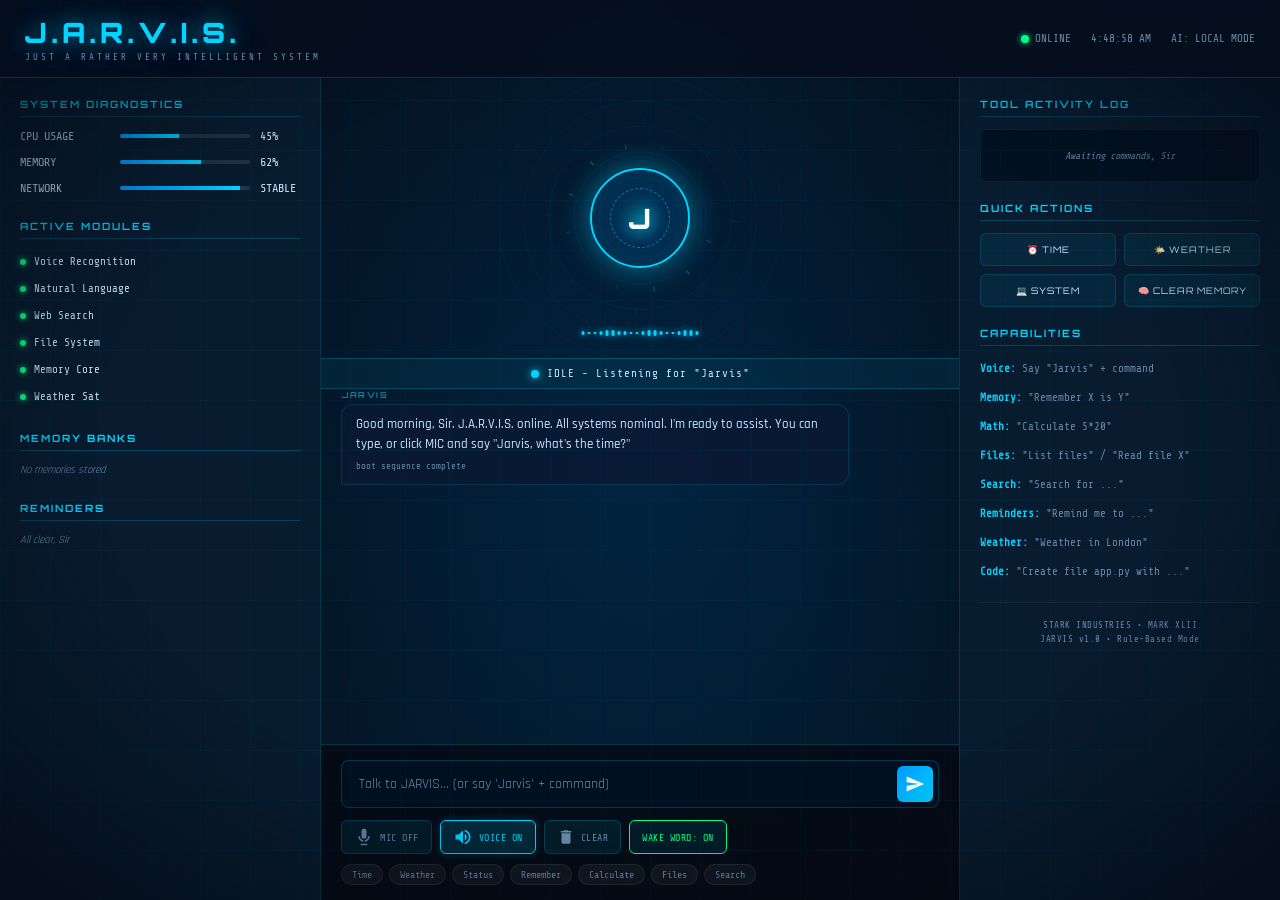
==== frontend/index.html @ 4bb9f068 "feat: build JARVIS - Stark Industries HUD, voice agent, tools, LLM+local modes - FastAPI backend wit" ====
<!DOCTYPE html>
<html lang="en">
<head>
    <meta charset="UTF-8">
    <meta name="viewport" content="width=device-width, initial-scale=1.0">
    <title>J.A.R.V.I.S. - Stark Industries</title>
    <link rel="stylesheet" href="style.css">
    <link href="https://fonts.googleapis.com/css2?family=Orbitron:wght@400;700;900&family=Rajdhani:wght@300;500;700&family=Share+Tech+Mono&display=swap" rel="stylesheet">
</head>
<body>
    <div class="container">
        <!-- Header -->
        <header class="header">
            <div class="logo">
                <span class="logo-glow">J.A.R.V.I.S.</span>
                <span class="subtitle">JUST A RATHER VERY INTELLIGENT SYSTEM</span>
            </div>
            <div class="status-panel">
                <div class="status-item"><span class="dot online"></span> ONLINE</div>
                <div class="status-item" id="time-display">--:--:--</div>
                <div class="status-item" id="llm-status">AI: LOCAL MODE</div>
            </div>
        </header>

        <!-- Main Grid -->
        <div class="main-grid">
            <!-- Left Panel - System -->
            <div class="panel left-panel">
                <h3 class="panel-title">SYSTEM DIAGNOSTICS</h3>
                <div class="diag-item">
                    <span>CPU USAGE</span>
                    <div class="progress-bar"><div class="fill" id="cpu-bar" style="width: 45%"></div></div>
                    <span id="cpu-text">45%</span>
                </div>
                <div class="diag-item">
                    <span>MEMORY</span>
                    <div class="progress-bar"><div class="fill" id="mem-bar" style="width: 62%"></div></div>
                    <span id="mem-text">62%</span>
                </div>
                <div class="diag-item">
                    <span>NETWORK</span>
                    <div class="progress-bar"><div class="fill active" style="width: 92%"></div></div>
                    <span>STABLE</span>
                </div>
                
                <h3 class="panel-title" style="margin-top:25px">ACTIVE MODULES</h3>
                <div class="module-list">
                    <div class="module active"><span class="m-dot"></span> Voice Recognition</div>
                    <div class="module active"><span class="m-dot"></span> Natural Language</div>
                    <div class="module active"><span class="m-dot"></span> Web Search</div>
                    <div class="module active"><span class="m-dot"></span> File System</div>
                    <div class="module active"><span class="m-dot"></span> Memory Core</div>
                    <div class="module active"><span class="m-dot"></span> Weather Sat</div>
                </div>

                <h3 class="panel-title" style="margin-top:25px">MEMORY BANKS</h3>
                <div id="memory-list" class="memory-list">
                    <div class="empty">No memories stored</div>
                </div>

                <h3 class="panel-title" style="margin-top:25px">REMINDERS</h3>
                <div id="reminder-list" class="memory-list">
                    <div class="empty">All clear, Sir</div>
                </div>
            </div>

            <!-- Center - JARVIS Core -->
            <div class="center-panel">
                <div class="jarvis-core">
                    <canvas id="core-canvas"></canvas>
                    <div class="core-center">
                        <div class="pulse-ring r1"></div>
                        <div class="pulse-ring r2"></div>
                        <div class="pulse-ring r3"></div>
                        <div class="core-circle">
                            <div class="inner-circle"></div>
                            <div class="core-text">J</div>
                        </div>
                    </div>
                    <div class="voice-visualizer" id="visualizer">
                        <!-- bars generated by JS -->
                    </div>
                </div>

                <div class="state-indicator" id="state-indicator">
                    <span class="state-dot" id="state-dot"></span>
                    <span id="state-text">IDLE - Listening for "Jarvis"</span>
                </div>

                <div class="chat-container" id="chat-container">
                    <!-- messages -->
                </div>

                <div class="input-area">
                    <div class="input-wrapper">
                        <input type="text" id="user-input" placeholder="Talk to JARVIS... (or say 'Jarvis' + command)" autocomplete="off">
                        <button id="send-btn" class="send-btn">
                            <svg viewBox="0 0 24 24" width="20" height="20"><path fill="currentColor" d="M2 21l21-9L2 3v7l15 2-15 2v7z"/></svg>
                        </button>
                    </div>
                    <div class="controls">
                        <button id="mic-btn" class="control-btn" title="Voice Input">
                            <svg viewBox="0 0 24 24" width="20" height="20"><path fill="currentColor" d="M12 14a3 3 0 003-3V5a3 3 0 00-6 0v6a3 3 0 003 3zm5-3a5 5 0 01-10 0H5a7 7 0 0014 0h-2zm-5 7a1 1 0 01-1-1v-1h2v1a1 1 0 01-1 1zm-4 2h8v2H8v-2z"/></svg>
                            <span>MIC OFF</span>
                        </button>
                        <button id="voice-btn" class="control-btn active" title="Voice Output">
                            <svg viewBox="0 0 24 24" width="20" height="20"><path fill="currentColor" d="M3 9v6h4l5 5V4L7 9H3zm13.5 3c0-1.77-1.02-3.29-2.5-4.03v8.05c1.48-.73 2.5-2.25 2.5-4.02zM14 3.23v2.06c2.89.86 5 3.54 5 6.71s-2.11 5.85-5 6.71v2.06c4.01-.91 7-4.49 7-8.77s-2.99-7.86-7-8.77z"/></svg>
                            <span>VOICE ON</span>
                        </button>
                        <button id="clear-btn" class="control-btn" title="Clear Chat">
                            <svg viewBox="0 0 24 24" width="18" height="18"><path fill="currentColor" d="M6 19c0 1.1.9 2 2 2h8c1.1 0 2-.9 2-2V7H6v12zM19 4h-3.5l-1-1h-5l-1 1H5v2h14V4z"/></svg>
                            <span>CLEAR</span>
                        </button>
                        <button id="wake-btn" class="control-btn wake" title="Wake Word Mode">
                            <span>WAKE WORD: ON</span>
                        </button>
                    </div>
                    <div class="suggestions" id="suggestions">
                        <span class="sug" data-cmd="What's the time?">Time</span>
                        <span class="sug" data-cmd="What's the weather?">Weather</span>
                        <span class="sug" data-cmd="System status report">Status</span>
                        <span class="sug" data-cmd="Remember my favorite color is blue">Remember</span>
                        <span class="sug" data-cmd="Calculate 245 * 18">Calculate</span>
                        <span class="sug" data-cmd="List files">Files</span>
                        <span class="sug" data-cmd="Search for latest AI news">Search</span>
                    </div>
                </div>
            </div>

            <!-- Right Panel - Tools & Logs -->
            <div class="panel right-panel">
                <h3 class="panel-title">TOOL ACTIVITY LOG</h3>
                <div id="tool-log" class="tool-log">
                    <div class="log-empty">Awaiting commands, Sir</div>
                </div>

                <h3 class="panel-title" style="margin-top:20px">QUICK ACTIONS</h3>
                <div class="quick-grid">
                    <button class="q-btn" data-action="time">⏰ TIME</button>
                    <button class="q-btn" data-action="weather">🌤️ WEATHER</button>
                    <button class="q-btn" data-action="system">💻 SYSTEM</button>
                    <button class="q-btn" data-action="clear-memory">🧠 CLEAR MEMORY</button>
                </div>

                <h3 class="panel-title" style="margin-top:20px">CAPABILITIES</h3>
                <div class="caps">
                    <div class="cap"><strong>Voice:</strong> Say "Jarvis" + command</div>
                    <div class="cap"><strong>Memory:</strong> "Remember X is Y"</div>
                    <div class="cap"><strong>Math:</strong> "Calculate 5*20"</div>
                    <div class="cap"><strong>Files:</strong> "List files" / "Read file X"</div>
                    <div class="cap"><strong>Search:</strong> "Search for ..."</div>
                    <div class="cap"><strong>Reminders:</strong> "Remind me to ..."</div>
                    <div class="cap"><strong>Weather:</strong> "Weather in London"</div>
                    <div class="cap"><strong>Code:</strong> "Create file app.py with ..."</div>
                </div>

                <div class="footer-note">
                    STARK INDUSTRIES • MARK XLII<br>
                    JARVIS v1.0 • <span id="mode-display">Rule-Based Mode</span>
                </div>
            </div>
        </div>

        <!-- Background grid -->
        <div class="bg-grid"></div>
        <div class="bg-vignette"></div>
    </div>

    <script src="app.js"></script>
</body>
</html>
---- frontend/style.css ----
:root {
  --blue: #00d4ff;
  --blue-dark: #0096ff;
  --blue-glow: rgba(0,212,255,0.5);
  --bg: #050a14;
  --panel-bg: rgba(10, 20, 40, 0.75);
  --panel-border: rgba(0,212,255,0.2);
  --text: #c8e8ff;
  --text-dim: #6a8aaa;
  --green: #00ff88;
}

* { margin:0; padding:0; box-sizing:border-box; }

body {
  font-family: 'Rajdhani', sans-serif;
  background: var(--bg);
  color: var(--text);
  overflow: hidden;
  height: 100vh;
  background-image: 
    radial-gradient(ellipse at top, rgba(0,100,200,0.15) 0%, transparent 60%),
    radial-gradient(ellipse at bottom, rgba(0,212,255,0.1) 0%, transparent 50%);
}

.container {
  position: relative;
  width: 100vw;
  height: 100vh;
  display: flex;
  flex-direction: column;
  z-index: 1;
}

.bg-grid {
  position: fixed;
  inset:0;
  background-image: 
    linear-gradient(rgba(0,212,255,0.03) 1px, transparent 1px),
    linear-gradient(90deg, rgba(0,212,255,0.03) 1px, transparent 1px);
  background-size: 50px 50px;
  pointer-events: none;
  z-index:0;
}

.bg-vignette {
  position: fixed;
  inset:0;
  background: radial-gradient(ellipse at center, transparent 60%, rgba(5,10,20,0.8) 100%);
  pointer-events:none;
  z-index:0;
}

/* Header */
.header {
  display:flex;
  justify-content:space-between;
  align-items:center;
  padding: 15px 25px;
  border-bottom: 1px solid var(--panel-border);
  background: rgba(5,15,30,0.9);
  backdrop-filter: blur(10px);
  z-index:10;
}

.logo {
  display:flex;
  flex-direction:column;
}

.logo-glow {
  font-family: 'Orbitron', monospace;
  font-size: 28px;
  font-weight: 900;
  letter-spacing: 4px;
  color: var(--blue);
  text-shadow: 0 0 20px var(--blue-glow), 0 0 40px var(--blue-glow);
}

.subtitle {
  font-family: 'Share Tech Mono', monospace;
  font-size: 9px;
  letter-spacing: 3px;
  color: var(--text-dim);
  margin-top:2px;
}

.status-panel {
  display:flex;
  gap:20px;
  font-family: 'Share Tech Mono', monospace;
  font-size: 11px;
}

.status-item {
  display:flex;
  align-items:center;
  gap:6px;
  color: var(--text-dim);
}

.dot {
  width:8px;
  height:8px;
  border-radius:50%;
  background: var(--text-dim);
  box-shadow: 0 0 6px currentColor;
}
.dot.online { background: var(--green); color: var(--green); animation: pulse-dot 2s infinite; }

@keyframes pulse-dot {
  0%,100% { opacity:1; }
  50% { opacity:0.5; }
}

/* Main Grid */
.main-grid {
  flex:1;
  display:grid;
  grid-template-columns: 320px 1fr 320px;
  gap:1px;
  background: var(--panel-border);
  overflow:hidden;
  min-height:0;
}

.panel {
  background: var(--panel-bg);
  backdrop-filter: blur(12px);
  padding: 20px;
  overflow-y:auto;
  overflow-x:hidden;
}

.panel::-webkit-scrollbar { width:4px; }
.panel::-webkit-scrollbar-thumb { background: var(--panel-border); border-radius:2px; }
.panel::-webkit-scrollbar-track { background: transparent; }

.panel-title {
  font-family: 'Orbitron', monospace;
  font-size:10px;
  letter-spacing:2px;
  color: var(--blue);
  margin-bottom:12px;
  padding-bottom:6px;
  border-bottom:1px solid rgba(0,212,255,0.2);
}

/* Left */
.diag-item {
  display:grid;
  grid-template-columns: 90px 1fr 40px;
  gap:10px;
  align-items:center;
  margin-bottom:12px;
  font-size:12px;
  font-family: 'Share Tech Mono', monospace;
}
.progress-bar {
  height:4px;
  background: rgba(255,255,255,0.1);
  border-radius:2px;
  overflow:hidden;
}
.progress-bar .fill {
  height:100%;
  background: linear-gradient(90deg, var(--blue-dark), var(--blue));
  box-shadow: 0 0 8px var(--blue-glow);
  transition: width 0.5s;
}
.progress-bar .fill.active { animation: progress-glow 1.5s infinite alternate; }
@keyframes progress-glow { from{ box-shadow:0 0 4px var(--blue);} to{box-shadow:0 0 12px var(--blue);} }

.module-list { display:flex; flex-direction:column; gap:6px; }
.module {
  display:flex; align-items:center; gap:8px;
  font-size:11px; font-family:'Share Tech Mono', monospace;
  color: var(--text-dim);
  padding:4px 0;
}
.module.active { color: var(--text); }
.m-dot {
  width:6px; height:6px; border-radius:50%; background: var(--green);
  box-shadow:0 0 6px var(--green);
}

.memory-list {
  display:flex; flex-direction:column; gap:6px;
  max-height:120px; overflow-y:auto;
}
.memory-list .mem-item {
  background: rgba(0,212,255,0.06);
  border:1px solid rgba(0,212,255,0.12);
  padding:6px 8px;
  border-radius:4px;
  font-size:11px;
  font-family:'Share Tech Mono', monospace;
}
.memory-list .mem-item strong { color: var(--blue); }
.memory-list .empty {
  font-size:11px; color: var(--text-dim); font-style:italic;
}

/* Center */
.center-panel {
  background: radial-gradient(ellipse at center, rgba(0,30,60,0.8) 0%, rgba(5,15,30,0.9) 100%);
  display:flex;
  flex-direction:column;
  position:relative;
  overflow:hidden;
}

.jarvis-core {
  position:relative;
  height:280px;
  display:flex;
  align-items:center;
  justify-content:center;
  flex-shrink:0;
  overflow:hidden;
}

#core-canvas {
  position:absolute;
  inset:0;
  width:100%;
  height:100%;
}

.core-center {
  position:relative;
  width:140px;
  height:140px;
  display:flex;
  align-items:center;
  justify-content:center;
  z-index:2;
}

.pulse-ring {
  position:absolute;
  border:1px solid var(--blue);
  border-radius:50%;
  animation: pulse-ring 3s infinite;
  opacity:0;
}
.pulse-ring.r1 { width:100%; height:100%; animation-delay:0s; }
.pulse-ring.r2 { width:140%; height:140%; animation-delay:0.8s; }
.pulse-ring.r3 { width:180%; height:180%; animation-delay:1.6s; }

@keyframes pulse-ring {
  0% { transform:scale(0.8); opacity:0.8; }
  100% { transform:scale(1.4); opacity:0; }
}

.core-circle {
  width:100px;
  height:100px;
  border-radius:50%;
  background: radial-gradient(circle, rgba(0,212,255,0.3) 0%, rgba(0,100,200,0.2) 40%, rgba(0,20,40,0.8) 100%);
  border:2px solid var(--blue);
  box-shadow: 0 0 30px var(--blue-glow), inset 0 0 30px rgba(0,212,255,0.2);
  display:flex;
  align-items:center;
  justify-content:center;
  position:relative;
  animation: core-breathe 4s infinite alternate;
}

@keyframes core-breathe {
  0% { box-shadow:0 0 20px var(--blue-glow), inset 0 0 20px rgba(0,212,255,0.2); }
  100% { box-shadow:0 0 50px var(--blue-glow), inset 0 0 40px rgba(0,212,255,0.3); }
}

.inner-circle {
  width:60px;
  height:60px;
  border-radius:50%;
  border:1px dashed rgba(0,212,255,0.5);
  animation: spin 20s linear infinite;
}

@keyframes spin { from{transform:rotate(0deg);} to{transform:rotate(360deg);} }

.core-text {
  position:absolute;
  font-family:'Orbitron', monospace;
  font-weight:900;
  font-size:28px;
  color: white;
  text-shadow:0 0 15px var(--blue);
}

.voice-visualizer {
  position:absolute;
  bottom:10px;
  left:50%;
  transform:translateX(-50%);
  display:flex;
  gap:3px;
  align-items:center;
  height:30px;
}

.v-bar {
  width:3px;
  background: var(--blue);
  border-radius:2px;
  transition: height 0.1s;
  box-shadow:0 0 6px var(--blue);
  height:4px;
}

.v-bar.active {
  animation: v-pulse 0.5s infinite alternate;
}

@keyframes v-pulse { from{opacity:0.6;} to{opacity:1;} }

.state-indicator {
  display:flex;
  align-items:center;
  justify-content:center;
  gap:8px;
  padding:8px;
  background: rgba(0,212,255,0.06);
  border-top:1px solid var(--panel-border);
  border-bottom:1px solid var(--panel-border);
  font-family:'Share Tech Mono', monospace;
  font-size:11px;
  letter-spacing:1px;
  flex-shrink:0;
}
.state-dot {
  width:8px; height:8px; border-radius:50%;
  background: var(--blue);
  box-shadow:0 0 8px var(--blue);
  animation: pulse-dot 1s infinite;
}
.state-indicator.listening .state-dot { background: var(--green); box-shadow:0 0 10px var(--green);}
.state-indicator.speaking .state-dot { background:#ffaa00; box-shadow:0 0 10px #ffaa00;}

.chat-container {
  flex:1;
  overflow-y:auto;
  padding:15px 20px;
  display:flex;
  flex-direction:column;
  gap:12px;
  min-height:0;
}
.chat-container::-webkit-scrollbar { width:4px; }
.chat-container::-webkit-scrollbar-thumb { background: var(--panel-border); }

.message {
  max-width:85%;
  padding:10px 14px;
  border-radius:12px;
  font-size:13px;
  line-height:1.5;
  position:relative;
  animation: msg-in 0.3s ease;
  font-family:'Rajdhani', sans-serif;
  font-weight:500;
}
@keyframes msg-in { from{opacity:0; transform:translateY(8px);} to{opacity:1; transform:translateY(0);} }

.message.user {
  align-self:flex-end;
  background: linear-gradient(135deg, rgba(0,150,255,0.2), rgba(0,212,255,0.15));
  border:1px solid rgba(0,212,255,0.3);
  border-bottom-right-radius:2px;
  color: #e0f4ff;
}

.message.jarvis {
  align-self:flex-start;
  background: rgba(10,25,50,0.8);
  border:1px solid rgba(0,212,255,0.15);
  border-bottom-left-radius:2px;
  color: var(--text);
}

.message.jarvis::before {
  content:"JARVIS";
  position:absolute;
  top:-16px;
  left:0;
  font-family:'Orbitron', monospace;
  font-size:8px;
  letter-spacing:1.5px;
  color: var(--blue);
  opacity:0.7;
}

.message .meta {
  font-family:'Share Tech Mono', monospace;
  font-size:9px;
  color: var(--text-dim);
  margin-top:6px;
  display:flex;
  gap:10px;
}

.input-area {
  padding:15px 20px;
  background: rgba(5,10,20,0.9);
  border-top:1px solid var(--panel-border);
  flex-shrink:0;
}

.input-wrapper {
  display:flex;
  gap:10px;
  background: rgba(0,20,40,0.6);
  border:1px solid var(--panel-border);
  border-radius:8px;
  padding:5px;
  transition: border-color 0.3s, box-shadow 0.3s;
}
.input-wrapper:focus-within {
  border-color: var(--blue);
  box-shadow:0 0 15px rgba(0,212,255,0.2);
}

#user-input {
  flex:1;
  background:transparent;
  border:none;
  outline:none;
  color: var(--text);
  font-family:'Rajdhani', sans-serif;
  font-size:14px;
  padding:8px 12px;
}
#user-input::placeholder { color: var(--text-dim); }

.send-btn {
  width:36px;
  height:36px;
  border-radius:6px;
  background: linear-gradient(135deg, var(--blue-dark), var(--blue));
  border:none;
  color:white;
  cursor:pointer;
  display:flex;
  align-items:center;
  justify-content:center;
  transition: all 0.2s;
}
.send-btn:hover { transform:scale(1.05); box-shadow:0 0 12px var(--blue-glow); }

.controls {
  display:flex;
  gap:8px;
  margin-top:12px;
  flex-wrap:wrap;
}

.control-btn {
  display:flex;
  align-items:center;
  gap:6px;
  padding:6px 12px;
  background: rgba(0,212,255,0.08);
  border:1px solid rgba(0,212,255,0.2);
  border-radius:6px;
  color: var(--text-dim);
  font-family:'Share Tech Mono', monospace;
  font-size:10px;
  letter-spacing:0.5px;
  cursor:pointer;
  transition: all 0.2s;
}
.control-btn:hover { background: rgba(0,212,255,0.15); color: var(--text); }
.control-btn.active {
  background: rgba(0,212,255,0.15);
  border-color: var(--blue);
  color: var(--blue);
  box-shadow:0 0 10px rgba(0,212,255,0.2);
}

.control-btn.wake { border-color: var(--green); color: var(--green); }
.control-btn.wake.active { background: rgba(0,255,136,0.1); box-shadow:0 0 10px rgba(0,255,136,0.2); }

.suggestions {
  display:flex;
  gap:6px;
  margin-top:10px;
  flex-wrap:wrap;
}
.sug {
  padding:4px 10px;
  background: rgba(255,255,255,0.05);
  border:1px solid rgba(255,255,255,0.08);
  border-radius:12px;
  font-size:10px;
  font-family:'Share Tech Mono', monospace;
  color: var(--text-dim);
  cursor:pointer;
  transition: all 0.2s;
}
.sug:hover { background: rgba(0,212,255,0.1); border-color: var(--blue); color: var(--blue); }

/* Right Panel */
.tool-log {
  background: rgba(0,10,25,0.6);
  border:1px solid rgba(0,212,255,0.1);
  border-radius:6px;
  padding:10px;
  max-height:200px;
  overflow-y:auto;
  font-family:'Share Tech Mono', monospace;
  font-size:10px;
}
.tool-log::-webkit-scrollbar { width:3px; }
.tool-log::-webkit-scrollbar-thumb { background: var(--panel-border); }

.log-item {
  padding:6px 0;
  border-bottom:1px solid rgba(255,255,255,0.05);
}
.log-item:last-child { border-bottom:none; }
.log-item .t-name { color: var(--blue); font-weight:bold; }
.log-item .t-args { color: var(--text-dim); }
.log-item .t-result { color: var(--text); margin-top:2px; font-size:9px; }

.log-empty { color: var(--text-dim); font-style:italic; padding:10px; text-align:center; }

.quick-grid {
  display:grid;
  grid-template-columns:1fr 1fr;
  gap:8px;
}
.q-btn {
  padding:10px;
  background: rgba(0,212,255,0.06);
  border:1px solid rgba(0,212,255,0.15);
  border-radius:6px;
  color: var(--text);
  font-family:'Orbitron', monospace;
  font-size:9px;
  letter-spacing:1px;
  cursor:pointer;
  transition: all 0.2s;
}
.q-btn:hover { background: rgba(0,212,255,0.12); border-color: var(--blue); box-shadow:0 0 10px rgba(0,212,255,0.15); }

.caps { display:flex; flex-direction:column; gap:8px; }
.cap {
  font-size:11px;
  font-family:'Share Tech Mono', monospace;
  color: var(--text-dim);
  padding:4px 0;
}
.cap strong { color: var(--blue); }

.footer-note {
  margin-top:20px;
  padding-top:15px;
  border-top:1px solid rgba(255,255,255,0.06);
  font-family:'Share Tech Mono', monospace;
  font-size:9px;
  color: var(--text-dim);
  line-height:1.6;
  text-align:center;
  letter-spacing:0.5px;
}

/* Responsive */
@media (max-width: 1200px) {
  .main-grid { grid-template-columns: 280px 1fr 280px; }
}
@media (max-width: 1000px) {
  .main-grid { grid-template-columns: 1fr; }
  .left-panel, .right-panel { display:none; }
  body { overflow:auto; }
  .container { height:auto; min-height:100vh; }
}
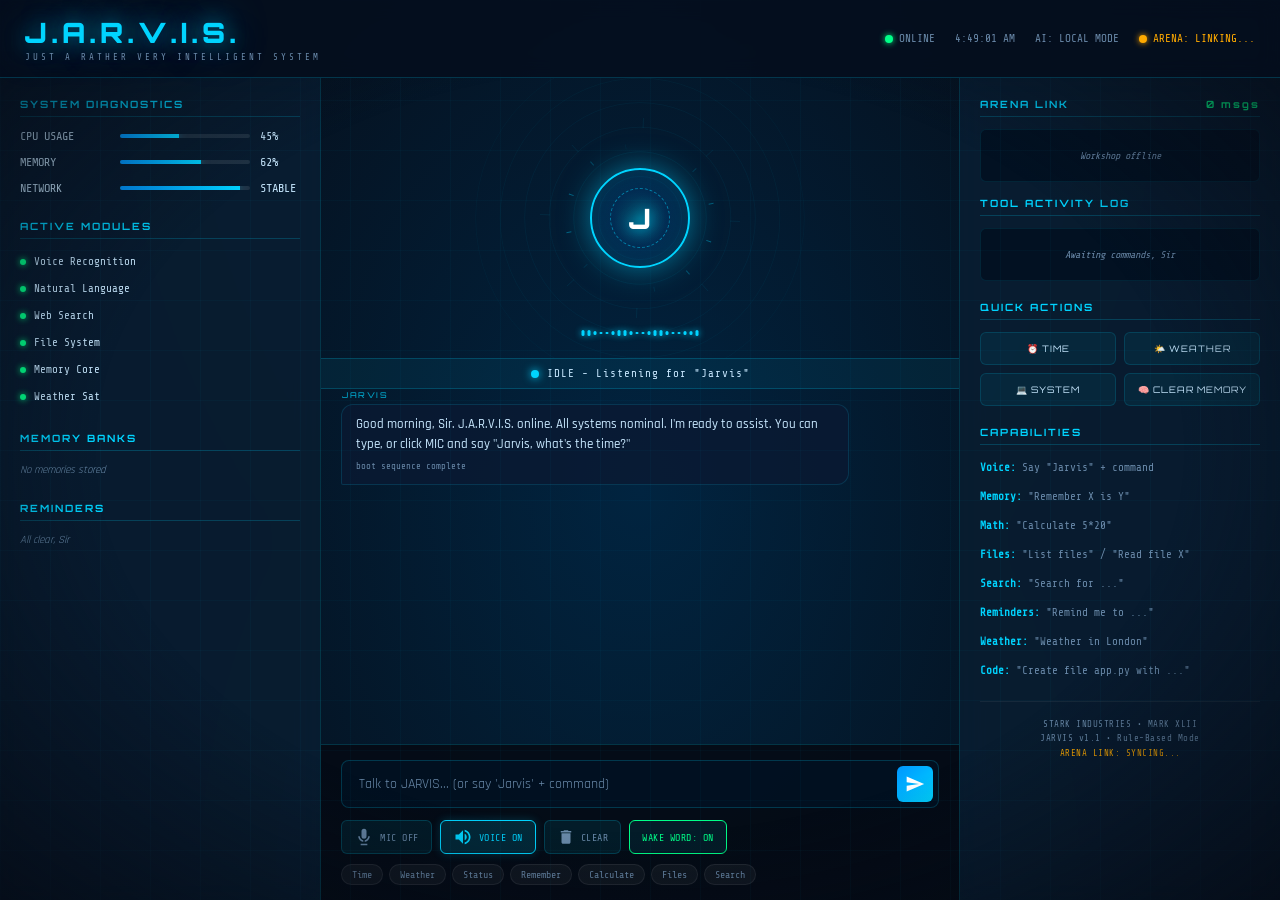
==== commit 33928b5c: "feat: connect Arena AI ↔ JARVIS - bidirectional link - Create backend/arena_link.py: shared JSON mem" ====
--- a/frontend/index.html
+++ b/frontend/index.html
@@ -19,6 +19,7 @@
                 <div class="status-item"><span class="dot online"></span> ONLINE</div>
                 <div class="status-item" id="time-display">--:--:--</div>
                 <div class="status-item" id="llm-status">AI: LOCAL MODE</div>
+                <div class="status-item" id="arena-link-status" style="color:#ffaa00"><span class="dot" id="arena-dot" style="background:#ffaa00"></span> ARENA: LINKING...</div>
             </div>
         </header>
 
@@ -129,6 +130,11 @@
 
             <!-- Right Panel - Tools & Logs -->
             <div class="panel right-panel">
+                <h3 class="panel-title">ARENA LINK <span id="arena-msg-count" style="float:right; color:#00ff88">0 msgs</span></h3>
+                <div id="arena-conversation" class="tool-log" style="max-height:150px; margin-bottom:15px">
+                    <div class="log-empty">Workshop offline</div>
+                </div>
+
                 <h3 class="panel-title">TOOL ACTIVITY LOG</h3>
                 <div id="tool-log" class="tool-log">
                     <div class="log-empty">Awaiting commands, Sir</div>
@@ -156,7 +162,8 @@
 
                 <div class="footer-note">
                     STARK INDUSTRIES • MARK XLII<br>
-                    JARVIS v1.0 • <span id="mode-display">Rule-Based Mode</span>
+                    JARVIS v1.1 • <span id="mode-display">Rule-Based Mode</span><br>
+                    <span id="arena-footer" style="color:#ffaa00">ARENA LINK: SYNCING...</span>
                 </div>
             </div>
         </div>
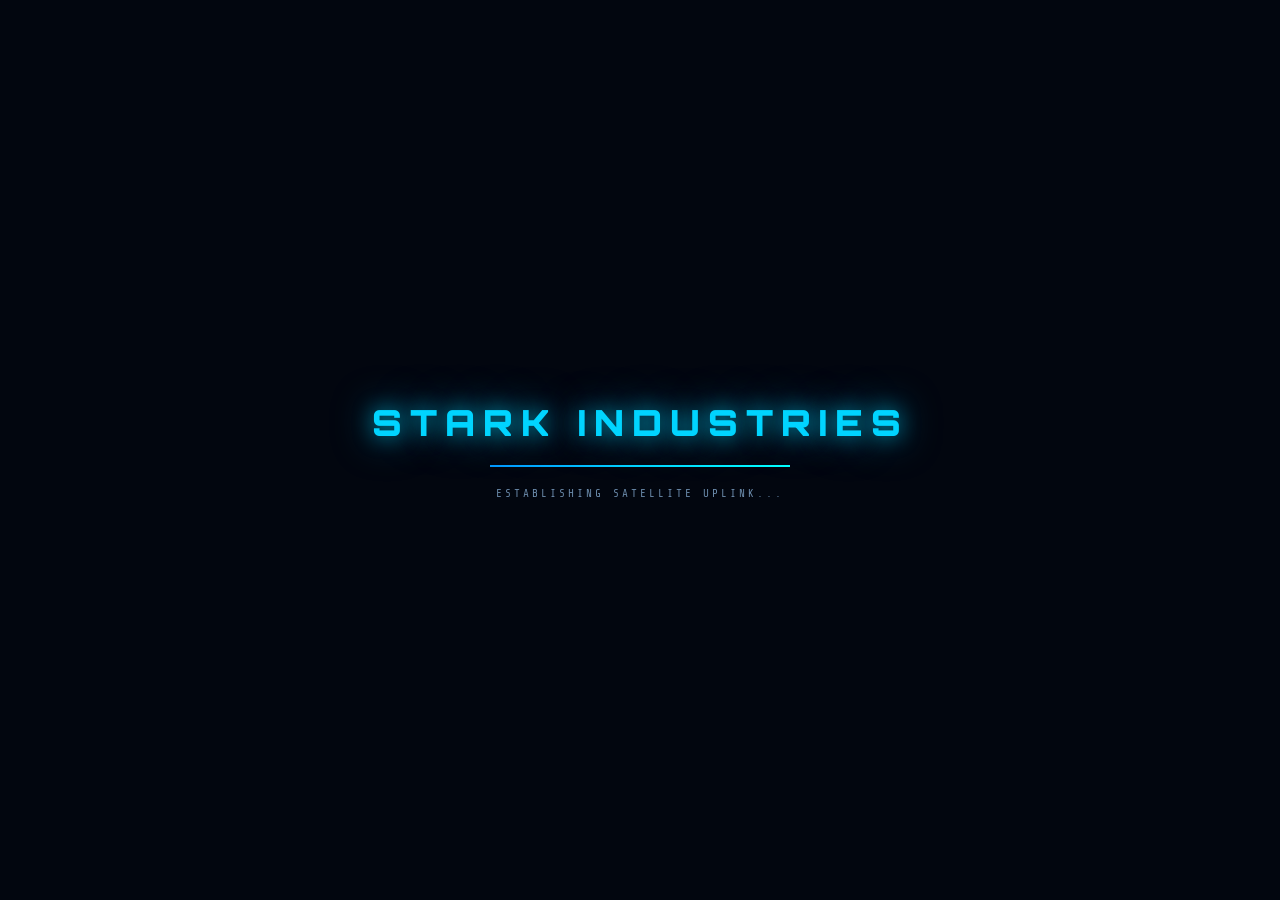
==== commit b0323df7: "feat: STARK OS 2.0 - Real Jarvis HUD with built-in browser + live logs - Completely redesign fronten" ====
--- a/frontend/index.html
+++ b/frontend/index.html
@@ -3,174 +3,323 @@
 <head>
     <meta charset="UTF-8">
     <meta name="viewport" content="width=device-width, initial-scale=1.0">
-    <title>J.A.R.V.I.S. - Stark Industries</title>
+    <title>J.A.R.V.I.S. OS 2.0 - Stark Industries</title>
     <link rel="stylesheet" href="style.css">
-    <link href="https://fonts.googleapis.com/css2?family=Orbitron:wght@400;700;900&family=Rajdhani:wght@300;500;700&family=Share+Tech+Mono&display=swap" rel="stylesheet">
+    <link href="https://fonts.googleapis.com/css2?family=Orbitron:wght@400;600;800;900&family=Rajdhani:wght@300;400;600;700&family=Share+Tech+Mono&family=JetBrains+Mono:wght@400;600&display=swap" rel="stylesheet">
 </head>
 <body>
-    <div class="container">
-        <!-- Header -->
-        <header class="header">
-            <div class="logo">
-                <span class="logo-glow">J.A.R.V.I.S.</span>
-                <span class="subtitle">JUST A RATHER VERY INTELLIGENT SYSTEM</span>
-            </div>
-            <div class="status-panel">
-                <div class="status-item"><span class="dot online"></span> ONLINE</div>
-                <div class="status-item" id="time-display">--:--:--</div>
-                <div class="status-item" id="llm-status">AI: LOCAL MODE</div>
-                <div class="status-item" id="arena-link-status" style="color:#ffaa00"><span class="dot" id="arena-dot" style="background:#ffaa00"></span> ARENA: LINKING...</div>
+    <!-- Background Layers -->
+    <canvas id="bg-canvas"></canvas>
+    <div class="bg-grid"></div>
+    <div class="bg-vignette"></div>
+    <div class="bg-noise"></div>
+
+    <!-- Stark Loading Sequence -->
+    <div id="boot-screen">
+        <div class="boot-content">
+            <div class="boot-logo">STARK INDUSTRIES</div>
+            <div class="boot-bar"><div class="boot-fill"></div></div>
+            <div class="boot-text" id="boot-text">INITIALIZING J.A.R.V.I.S. OS...</div>
+        </div>
+    </div>
+
+    <!-- Main OS -->
+    <div class="os-container" id="os">
+        <!-- Header Bar - Like Iron Man HUD top -->
+        <header class="os-header">
+            <div class="header-left">
+                <div class="stark-logo">
+                    <span class="logo-icon">◉</span>
+                    <span class="logo-text">STARK INDUSTRIES</span>
+                    <span class="logo-sub">J.A.R.V.I.S. OS v2.0 • MARK XLII</span>
+                </div>
+            </div>
+            <div class="header-center">
+                <div class="arc-status">
+                    <div class="arc-mini"><div class="arc-glow"></div></div>
+                    <span id="power-level">POWER 98.4%</span>
+                    <span class="sep">|</span>
+                    <span id="threat-level" class="threat-low">THREAT: LOW</span>
+                </div>
+            </div>
+            <div class="header-right">
+                <div class="header-stats">
+                    <div class="h-stat"><span class="dot online"></span><span id="time-display">--:--:--</span></div>
+                    <div class="h-stat" id="arena-link-status"><span class="dot" id="arena-dot" style="background:#ffaa00"></span> ARENA: SYNCING</div>
+                    <div class="h-stat" id="llm-status">LOCAL MODE</div>
+                </div>
             </div>
         </header>
 
-        <!-- Main Grid -->
-        <div class="main-grid">
-            <!-- Left Panel - System -->
-            <div class="panel left-panel">
-                <h3 class="panel-title">SYSTEM DIAGNOSTICS</h3>
-                <div class="diag-item">
-                    <span>CPU USAGE</span>
-                    <div class="progress-bar"><div class="fill" id="cpu-bar" style="width: 45%"></div></div>
-                    <span id="cpu-text">45%</span>
-                </div>
-                <div class="diag-item">
-                    <span>MEMORY</span>
-                    <div class="progress-bar"><div class="fill" id="mem-bar" style="width: 62%"></div></div>
-                    <span id="mem-text">62%</span>
-                </div>
-                <div class="diag-item">
-                    <span>NETWORK</span>
-                    <div class="progress-bar"><div class="fill active" style="width: 92%"></div></div>
-                    <span>STABLE</span>
-                </div>
-                
-                <h3 class="panel-title" style="margin-top:25px">ACTIVE MODULES</h3>
-                <div class="module-list">
-                    <div class="module active"><span class="m-dot"></span> Voice Recognition</div>
-                    <div class="module active"><span class="m-dot"></span> Natural Language</div>
-                    <div class="module active"><span class="m-dot"></span> Web Search</div>
-                    <div class="module active"><span class="m-dot"></span> File System</div>
-                    <div class="module active"><span class="m-dot"></span> Memory Core</div>
-                    <div class="module active"><span class="m-dot"></span> Weather Sat</div>
-                </div>
-
-                <h3 class="panel-title" style="margin-top:25px">MEMORY BANKS</h3>
-                <div id="memory-list" class="memory-list">
-                    <div class="empty">No memories stored</div>
-                </div>
-
-                <h3 class="panel-title" style="margin-top:25px">REMINDERS</h3>
-                <div id="reminder-list" class="memory-list">
-                    <div class="empty">All clear, Sir</div>
-                </div>
-            </div>
-
-            <!-- Center - JARVIS Core -->
-            <div class="center-panel">
-                <div class="jarvis-core">
+        <!-- Main Holo Grid -->
+        <div class="holo-grid">
+            <!-- LEFT COLUMN -->
+            <div class="holo-col left-col">
+                <!-- Core Vitals -->
+                <div class="holo-panel vital-panel">
+                    <div class="panel-header">
+                        <span class="p-icon">◈</span>
+                        <span class="p-title">CORE VITALS</span>
+                        <span class="p-status">● LIVE</span>
+                    </div>
+                    <div class="vital-grid">
+                        <div class="vital-item">
+                            <div class="gauge" id="cpu-gauge">
+                                <svg viewBox="0 0 100 100"><circle cx="50" cy="50" r="42" class="gauge-bg"/><circle cx="50" cy="50" r="42" class="gauge-fill" id="cpu-gauge-fill" stroke-dasharray="263" stroke-dashoffset="100"/><text x="50" y="54" class="gauge-text" id="cpu-gauge-text">45%</text></svg>
+                                <span class="gauge-label">CPU</span>
+                            </div>
+                        </div>
+                        <div class="vital-item">
+                            <div class="gauge" id="mem-gauge">
+                                <svg viewBox="0 0 100 100"><circle cx="50" cy="50" r="42" class="gauge-bg"/><circle cx="50" cy="50" r="42" class="gauge-fill mem" id="mem-gauge-fill" stroke-dasharray="263" stroke-dashoffset="80"/><text x="50" y="54" class="gauge-text" id="mem-gauge-text">62%</text></svg>
+                                <span class="gauge-label">MEMORY</span>
+                            </div>
+                        </div>
+                        <div class="vital-item">
+                            <div class="gauge" id="power-gauge">
+                                <svg viewBox="0 0 100 100"><circle cx="50" cy="50" r="42" class="gauge-bg"/><circle cx="50" cy="50" r="42" class="gauge-fill power" id="power-gauge-fill" stroke-dasharray="263" stroke-dashoffset="20"/><text x="50" y="54" class="gauge-text" id="power-gauge-text">98%</text></svg>
+                                <span class="gauge-label">POWER</span>
+                            </div>
+                        </div>
+                    </div>
+                    <div class="vital-bars">
+                        <div class="v-bar-item"><span>NET</span><div class="vb-track"><div class="vb-fill active" style="width:89%"></div></div><span>89ms</span></div>
+                        <div class="v-bar-item"><span>SAT</span><div class="vb-track"><div class="vb-fill" style="width:100%"></div></div><span>7 LINKED</span></div>
+                        <div class="v-bar-item"><span>FIREWALL</span><div class="vb-track"><div class="vb-fill" style="width:92%"></div></div><span>SECURE</span></div>
+                    </div>
+                </div>
+
+                <!-- System Logs - Live Streaming -->
+                <div class="holo-panel logs-panel">
+                    <div class="panel-header">
+                        <span class="p-icon">≡</span>
+                        <span class="p-title">SYSTEM LOGS</span>
+                        <span class="p-actions">
+                            <button class="p-btn" id="clear-logs-btn" title="Clear">✕</button>
+                            <button class="p-btn" id="pause-logs-btn" title="Pause">❚❚</button>
+                        </span>
+                    </div>
+                    <div class="logs-stream" id="logs-stream">
+                        <!-- logs injected -->
+                    </div>
+                </div>
+
+                <!-- Memory & Arena -->
+                <div class="holo-panel memory-panel">
+                    <div class="panel-header">
+                        <span class="p-icon">⬢</span>
+                        <span class="p-title">MEMORY BANKS</span>
+                        <span class="p-status" id="arena-msg-count">0 MSGS</span>
+                    </div>
+                    <div class="panel-tabs">
+                        <button class="tab active" data-tab="memories">MEM</button>
+                        <button class="tab" data-tab="arena">ARENA LINK</button>
+                        <button class="tab" data-tab="reminders">TASKS</button>
+                    </div>
+                    <div class="tab-content active" id="tab-memories">
+                        <div id="memory-list" class="mem-list"><div class="empty">Scanning memory cores...</div></div>
+                    </div>
+                    <div class="tab-content" id="tab-arena">
+                        <div id="arena-conversation" class="mem-list"><div class="empty">Workshop link standby</div></div>
+                    </div>
+                    <div class="tab-content" id="tab-reminders">
+                        <div id="reminder-list" class="mem-list"><div class="empty">No tasks, Sir</div></div>
+                    </div>
+                </div>
+
+                <!-- Active Modules -->
+                <div class="holo-panel modules-panel">
+                    <div class="panel-header">
+                        <span class="p-icon">◫</span>
+                        <span class="p-title">ACTIVE MODULES</span>
+                    </div>
+                    <div class="module-grid">
+                        <div class="module active"><span class="m-dot"></span>Voice Matrix</div>
+                        <div class="module active"><span class="m-dot"></span>Vision Core</div>
+                        <div class="module active"><span class="m-dot"></span>Neural Net</div>
+                        <div class="module active"><span class="m-dot"></span>Browser</div>
+                        <div class="module active"><span class="m-dot"></span>Search Intel</div>
+                        <div class="module active"><span class="m-dot"></span>File System</div>
+                    </div>
+                </div>
+            </div>
+
+            <!-- CENTER COLUMN - Reactor + Chat -->
+            <div class="holo-col center-col">
+                <!-- Reactor Core - The Heart -->
+                <div class="reactor-chamber">
                     <canvas id="core-canvas"></canvas>
-                    <div class="core-center">
-                        <div class="pulse-ring r1"></div>
-                        <div class="pulse-ring r2"></div>
-                        <div class="pulse-ring r3"></div>
-                        <div class="core-circle">
-                            <div class="inner-circle"></div>
-                            <div class="core-text">J</div>
-                        </div>
-                    </div>
-                    <div class="voice-visualizer" id="visualizer">
-                        <!-- bars generated by JS -->
-                    </div>
-                </div>
-
+                    <canvas id="globe-canvas"></canvas>
+                    <div class="reactor-core">
+                        <div class="reactor-ring r1"></div>
+                        <div class="reactor-ring r2"></div>
+                        <div class="reactor-ring r3"></div>
+                        <div class="reactor-ring r4"></div>
+                        <div class="reactor-circle">
+                            <div class="reactor-inner">
+                                <div class="tri-ring"></div>
+                                <div class="core-glow"></div>
+                                <span class="core-letter">J</span>
+                            </div>
+                            <div class="core-scanner"></div>
+                        </div>
+                        <!-- Orbiting data -->
+                        <div class="orbit orbit1"><span class="orbit-dot"></span></div>
+                        <div class="orbit orbit2"><span class="orbit-dot"></span></div>
+                        <div class="orbit orbit3"><span class="orbit-dot"></span></div>
+                    </div>
+                    <div class="reactor-data">
+                        <div class="rd-item"><span class="rd-label">ARC OUTPUT</span><span class="rd-value" id="arc-output">102.3%</span></div>
+                        <div class="rd-item"><span class="rd-label">CORE TEMP</span><span class="rd-value">3420K</span></div>
+                        <div class="rd-item"><span class="rd-label">STATUS</span><span class="rd-value online">NOMINAL</span></div>
+                    </div>
+                    <div class="voice-visualizer" id="visualizer"></div>
+                </div>
+
+                <!-- State Indicator -->
                 <div class="state-indicator" id="state-indicator">
                     <span class="state-dot" id="state-dot"></span>
-                    <span id="state-text">IDLE - Listening for "Jarvis"</span>
-                </div>
-
-                <div class="chat-container" id="chat-container">
-                    <!-- messages -->
-                </div>
-
-                <div class="input-area">
-                    <div class="input-wrapper">
-                        <input type="text" id="user-input" placeholder="Talk to JARVIS... (or say 'Jarvis' + command)" autocomplete="off">
-                        <button id="send-btn" class="send-btn">
-                            <svg viewBox="0 0 24 24" width="20" height="20"><path fill="currentColor" d="M2 21l21-9L2 3v7l15 2-15 2v7z"/></svg>
-                        </button>
-                    </div>
-                    <div class="controls">
-                        <button id="mic-btn" class="control-btn" title="Voice Input">
-                            <svg viewBox="0 0 24 24" width="20" height="20"><path fill="currentColor" d="M12 14a3 3 0 003-3V5a3 3 0 00-6 0v6a3 3 0 003 3zm5-3a5 5 0 01-10 0H5a7 7 0 0014 0h-2zm-5 7a1 1 0 01-1-1v-1h2v1a1 1 0 01-1 1zm-4 2h8v2H8v-2z"/></svg>
-                            <span>MIC OFF</span>
-                        </button>
-                        <button id="voice-btn" class="control-btn active" title="Voice Output">
-                            <svg viewBox="0 0 24 24" width="20" height="20"><path fill="currentColor" d="M3 9v6h4l5 5V4L7 9H3zm13.5 3c0-1.77-1.02-3.29-2.5-4.03v8.05c1.48-.73 2.5-2.25 2.5-4.02zM14 3.23v2.06c2.89.86 5 3.54 5 6.71s-2.11 5.85-5 6.71v2.06c4.01-.91 7-4.49 7-8.77s-2.99-7.86-7-8.77z"/></svg>
-                            <span>VOICE ON</span>
-                        </button>
-                        <button id="clear-btn" class="control-btn" title="Clear Chat">
-                            <svg viewBox="0 0 24 24" width="18" height="18"><path fill="currentColor" d="M6 19c0 1.1.9 2 2 2h8c1.1 0 2-.9 2-2V7H6v12zM19 4h-3.5l-1-1h-5l-1 1H5v2h14V4z"/></svg>
-                            <span>CLEAR</span>
-                        </button>
-                        <button id="wake-btn" class="control-btn wake" title="Wake Word Mode">
-                            <span>WAKE WORD: ON</span>
-                        </button>
-                    </div>
-                    <div class="suggestions" id="suggestions">
-                        <span class="sug" data-cmd="What's the time?">Time</span>
-                        <span class="sug" data-cmd="What's the weather?">Weather</span>
-                        <span class="sug" data-cmd="System status report">Status</span>
-                        <span class="sug" data-cmd="Remember my favorite color is blue">Remember</span>
-                        <span class="sug" data-cmd="Calculate 245 * 18">Calculate</span>
-                        <span class="sug" data-cmd="List files">Files</span>
-                        <span class="sug" data-cmd="Search for latest AI news">Search</span>
-                    </div>
-                </div>
-            </div>
-
-            <!-- Right Panel - Tools & Logs -->
-            <div class="panel right-panel">
-                <h3 class="panel-title">ARENA LINK <span id="arena-msg-count" style="float:right; color:#00ff88">0 msgs</span></h3>
-                <div id="arena-conversation" class="tool-log" style="max-height:150px; margin-bottom:15px">
-                    <div class="log-empty">Workshop offline</div>
-                </div>
-
-                <h3 class="panel-title">TOOL ACTIVITY LOG</h3>
-                <div id="tool-log" class="tool-log">
-                    <div class="log-empty">Awaiting commands, Sir</div>
-                </div>
-
-                <h3 class="panel-title" style="margin-top:20px">QUICK ACTIONS</h3>
-                <div class="quick-grid">
-                    <button class="q-btn" data-action="time">⏰ TIME</button>
-                    <button class="q-btn" data-action="weather">🌤️ WEATHER</button>
-                    <button class="q-btn" data-action="system">💻 SYSTEM</button>
-                    <button class="q-btn" data-action="clear-memory">🧠 CLEAR MEMORY</button>
-                </div>
-
-                <h3 class="panel-title" style="margin-top:20px">CAPABILITIES</h3>
-                <div class="caps">
-                    <div class="cap"><strong>Voice:</strong> Say "Jarvis" + command</div>
-                    <div class="cap"><strong>Memory:</strong> "Remember X is Y"</div>
-                    <div class="cap"><strong>Math:</strong> "Calculate 5*20"</div>
-                    <div class="cap"><strong>Files:</strong> "List files" / "Read file X"</div>
-                    <div class="cap"><strong>Search:</strong> "Search for ..."</div>
-                    <div class="cap"><strong>Reminders:</strong> "Remind me to ..."</div>
-                    <div class="cap"><strong>Weather:</strong> "Weather in London"</div>
-                    <div class="cap"><strong>Code:</strong> "Create file app.py with ..."</div>
-                </div>
-
-                <div class="footer-note">
-                    STARK INDUSTRIES • MARK XLII<br>
-                    JARVIS v1.1 • <span id="mode-display">Rule-Based Mode</span><br>
-                    <span id="arena-footer" style="color:#ffaa00">ARENA LINK: SYNCING...</span>
+                    <span id="state-text">IDLE • Listening for "Jarvis" • Stark OS Ready</span>
+                    <span class="state-extra" id="mode-display">LOCAL MODE</span>
+                </div>
+
+                <!-- Chat Interface - Transparent Holo -->
+                <div class="chat-holo">
+                    <div class="chat-stream" id="chat-container">
+                        <!-- messages -->
+                    </div>
+                    <div class="chat-input-area">
+                        <div class="input-holo">
+                            <span class="input-prompt">›</span>
+                            <input type="text" id="user-input" placeholder="Command J.A.R.V.I.S... (e.g., 'Open youtube', 'System status', 'Search AI news', 'Remember my suit is Mark 42')" autocomplete="off">
+                            <button id="send-btn" class="holo-send">SEND</button>
+                        </div>
+                        <div class="holo-controls">
+                            <button id="mic-btn" class="holo-ctrl"><span class="c-icon">🎙</span><span>MIC OFF</span></button>
+                            <button id="voice-btn" class="holo-ctrl active"><span class="c-icon">🔊</span><span>VOICE ON</span></button>
+                            <button id="wake-btn" class="holo-ctrl wake active"><span class="c-icon">⚡</span><span>WAKE WORD ON</span></button>
+                            <button id="clear-btn" class="holo-ctrl"><span class="c-icon">⌫</span><span>CLEAR</span></button>
+                        </div>
+                        <div class="suggestions" id="suggestions">
+                            <span class="sug" data-cmd="Open youtube.com">📺 YOUTUBE</span>
+                            <span class="sug" data-cmd="Open google.com">🌐 GOOGLE</span>
+                            <span class="sug" data-cmd="What's the weather?">⛅ WEATHER</span>
+                            <span class="sug" data-cmd="System status report">💻 STATUS</span>
+                            <span class="sug" data-cmd="Search for latest Iron Man news">🔎 SEARCH</span>
+                            <span class="sug" data-cmd="List files">📁 FILES</span>
+                            <span class="sug" data-cmd="Arena link status">🔗 ARENA LINK</span>
+                            <span class="sug" data-cmd="Calculate 245 * 18">🧮 CALC</span>
+                        </div>
+                    </div>
+                </div>
+            </div>
+
+            <!-- RIGHT COLUMN - Browser + Intel -->
+            <div class="holo-col right-col">
+                <!-- STARK BROWSER - Built-in -->
+                <div class="holo-panel browser-panel">
+                    <div class="panel-header browser-header-ui">
+                        <span class="p-icon">◨</span>
+                        <span class="p-title">STARK BROWSER • BUILT-IN</span>
+                        <span class="p-status" id="browser-status">READY</span>
+                    </div>
+                    <div class="browser-toolbar">
+                        <div class="bt-group">
+                            <button class="bt-btn" id="browser-back" title="Back">‹</button>
+                            <button class="bt-btn" id="browser-forward" title="Forward">›</button>
+                            <button class="bt-btn" id="browser-reload" title="Reload">↻</button>
+                            <button class="bt-btn" id="browser-home" title="Home">⌂</button>
+                        </div>
+                        <div class="bt-url-wrap">
+                            <span class="bt-secure">🔒</span>
+                            <input type="text" id="browser-url" placeholder="Enter URL or search... (e.g., github.com, youtube.com)" value="https://duckduckgo.com">
+                            <button class="bt-go" id="browser-go">GO</button>
+                        </div>
+                        <div class="bt-group">
+                            <button class="bt-btn" id="browser-proxy-toggle" title="Proxy Mode">🛰 PROXY</button>
+                            <button class="bt-btn" id="browser-popout" title="Popout">⧉</button>
+                        </div>
+                    </div>
+                    <div class="browser-tabs">
+                        <div class="b-tab active" data-url="https://duckduckgo.com">DUCK • SEARCH</div>
+                        <div class="b-tab" data-url="https://google.com">GOOGLE</div>
+                        <div class="b-tab" data-url="https://github.com">GITHUB</div>
+                        <button class="b-tab-new" id="new-tab">+ TAB</button>
+                    </div>
+                    <div class="browser-viewport" id="browser-viewport">
+                        <iframe id="browser-frame" src="https://duckduckgo.com" sandbox="allow-same-origin allow-scripts allow-popups allow-forms allow-downloads" allow="fullscreen"></iframe>
+                        <div id="browser-proxy-view" class="proxy-view hidden"></div>
+                        <div id="browser-loading" class="browser-loading hidden">
+                            <div class="b-loader"></div>
+                            <span>LOADING • ESTABLISHING SECURE LINK...</span>
+                        </div>
+                    </div>
+                    <div class="browser-footer">
+                        <span id="browser-info">Stark Secure Browser • Proxy bypass enabled for X-Frame blocked sites • Jarvik can open any URL via "Open youtube.com"</span>
+                    </div>
+                </div>
+
+                <!-- Intel Feed / Search Results -->
+                <div class="holo-panel intel-panel">
+                    <div class="panel-header">
+                        <span class="p-icon">◧</span>
+                        <span class="p-title">INTEL FEED • WEB SEARCH</span>
+                        <span class="p-status" id="intel-count">0 RESULTS</span>
+                    </div>
+                    <div class="intel-search">
+                        <input type="text" id="intel-search-input" placeholder="Search web (Jarvis will also search automatically)...">
+                        <button id="intel-search-btn">SEARCH</button>
+                    </div>
+                    <div class="intel-results" id="intel-results">
+                        <div class="empty-intel">Awaiting search query, Sir.<br><small>Try "Search for Iron Man suit specs" or "Search for SpaceX"</small></div>
+                    </div>
+                </div>
+
+                <!-- Tool Log & File Explorer -->
+                <div class="holo-panel dual-panel">
+                    <div class="dual-tabs">
+                        <button class="dual-tab active" data-dual="tools">TOOL LOG</button>
+                        <button class="dual-tab" data-dual="files">FILES</button>
+                        <button class="dual-tab" data-dual="terminal">TERMINAL</button>
+                    </div>
+                    <div class="dual-content active" id="dual-tools">
+                        <div id="tool-log" class="tool-log">
+                            <div class="log-empty">Awaiting commands, Sir</div>
+                        </div>
+                    </div>
+                    <div class="dual-content" id="dual-files">
+                        <div class="file-toolbar">
+                            <input type="text" id="file-path-input" value="." placeholder="Path">
+                            <button id="file-list-btn">LS</button>
+                        </div>
+                        <div id="file-explorer" class="file-explorer"><div class="empty">Click LS to list files</div></div>
+                    </div>
+                    <div class="dual-content" id="dual-terminal">
+                        <div id="terminal-output" class="terminal-output">STARK OS Terminal v2.0<br>Type 'help' or use Jarvis tools<br>› </div>
+                        <div class="terminal-input-wrap">
+                            <span>›</span><input type="text" id="terminal-input" placeholder="Enter command...">
+                        </div>
+                    </div>
                 </div>
             </div>
         </div>
 
-        <!-- Background grid -->
-        <div class="bg-grid"></div>
-        <div class="bg-vignette"></div>
+        <!-- Footer Stats -->
+        <footer class="os-footer">
+            <div class="footer-left">
+                <span>STARK INDUSTRIES © 2026</span>
+                <span class="sep">•</span>
+                <span id="arena-footer">ARENA LINK: SYNCING...</span>
+            </div>
+            <div class="footer-center">
+                <span class="foot-stat">UPTIME: <span id="uptime">00:00:00</span></span>
+                <span class="foot-stat">QUERIES: <span id="query-count">0</span></span>
+                <span class="foot-stat">MEM: <span id="footer-mem">62%</span></span>
+            </div>
+            <div class="footer-right">
+                <span>J.A.R.V.I.S. OS • MARK XLII • REAL HUD MODE • BUILT-IN BROWSER • LIVE LOGS</span>
+            </div>
+        </footer>
     </div>
 
     <script src="app.js"></script>
--- a/frontend/style.css
+++ b/frontend/style.css
@@ -1,579 +1,480 @@
+/* J.A.R.V.I.S. OS 2.0 - Real Stark HUD with Browser */
 :root {
   --blue: #00d4ff;
   --blue-dark: #0096ff;
-  --blue-glow: rgba(0,212,255,0.5);
-  --bg: #050a14;
-  --panel-bg: rgba(10, 20, 40, 0.75);
-  --panel-border: rgba(0,212,255,0.2);
-  --text: #c8e8ff;
+  --blue-glow: rgba(0,212,255,0.6);
+  --cyan: #00ffff;
+  --bg: #02060f;
+  --bg2: #050a18;
+  --panel-bg: rgba(6, 18, 35, 0.82);
+  --panel-border: rgba(0,212,255,0.25);
+  --panel-border-bright: rgba(0,212,255,0.6);
+  --text: #c8f0ff;
   --text-dim: #6a8aaa;
+  --text-bright: #e0f8ff;
   --green: #00ff88;
+  --orange: #ffaa00;
+  --red: #ff3b3b;
+  --grid-color: rgba(0,212,255,0.05);
 }
 
 * { margin:0; padding:0; box-sizing:border-box; }
+html, body { height:100%; overflow:hidden; }
 
 body {
   font-family: 'Rajdhani', sans-serif;
-  background: var(--bg);
+  background: radial-gradient(ellipse at center, #0a1a35 0%, #02060f 70%);
   color: var(--text);
-  overflow: hidden;
-  height: 100vh;
+  position:relative;
+}
+
+/* Background Layers */
+#bg-canvas {
+  position: fixed; inset:0; width:100%; height:100%; z-index:0; pointer-events:none;
+}
+.bg-grid {
+  position: fixed; inset:0;
   background-image: 
-    radial-gradient(ellipse at top, rgba(0,100,200,0.15) 0%, transparent 60%),
-    radial-gradient(ellipse at bottom, rgba(0,212,255,0.1) 0%, transparent 50%);
-}
-
-.container {
-  position: relative;
-  width: 100vw;
-  height: 100vh;
-  display: flex;
-  flex-direction: column;
-  z-index: 1;
-}
-
-.bg-grid {
-  position: fixed;
-  inset:0;
-  background-image: 
-    linear-gradient(rgba(0,212,255,0.03) 1px, transparent 1px),
-    linear-gradient(90deg, rgba(0,212,255,0.03) 1px, transparent 1px);
-  background-size: 50px 50px;
-  pointer-events: none;
-  z-index:0;
-}
-
+    linear-gradient(var(--grid-color) 1px, transparent 1px),
+    linear-gradient(90deg, var(--grid-color) 1px, transparent 1px),
+    linear-gradient(rgba(0,212,255,0.02) 1px, transparent 1px),
+    linear-gradient(90deg, rgba(0,212,255,0.02) 1px, transparent 1px);
+  background-size: 100px 100px, 100px 100px, 20px 20px, 20px 20px;
+  z-index:0; pointer-events:none;
+}
 .bg-vignette {
-  position: fixed;
-  inset:0;
-  background: radial-gradient(ellipse at center, transparent 60%, rgba(5,10,20,0.8) 100%);
-  pointer-events:none;
-  z-index:0;
-}
+  position: fixed; inset:0;
+  background: radial-gradient(ellipse at center, transparent 40%, rgba(2,6,15,0.9) 90%);
+  pointer-events:none; z-index:1;
+}
+.bg-noise {
+  position: fixed; inset:0;
+  opacity:0.03; z-index:1; pointer-events:none;
+  background-image: url("data:image/svg+xml,%3Csvg viewBox='0 0 200 200' xmlns='http://www.w3.org/2000/svg'%3E%3Cfilter id='noiseFilter'%3E%3CfeTurbulence type='fractalNoise' baseFrequency='0.9' numOctaves='4' stitchTiles='stitch'/%3E%3C/filter%3E%3Crect width='100%25' height='100%25' filter='url(%23noiseFilter)'/%3E%3C/svg%3E");
+}
+
+/* Boot Screen */
+#boot-screen {
+  position: fixed; inset:0; z-index:10000;
+  background: #02060f;
+  display:flex; align-items:center; justify-content:center;
+  transition: opacity 0.8s ease;
+}
+#boot-screen.hidden { opacity:0; pointer-events:none; }
+.boot-content { text-align:center; }
+.boot-logo {
+  font-family:'Orbitron', monospace; font-size:36px; font-weight:900;
+  letter-spacing:8px; color: var(--blue);
+  text-shadow:0 0 20px var(--blue-glow), 0 0 40px var(--blue-glow);
+  animation: boot-pulse 1.5s infinite alternate;
+}
+.boot-bar {
+  width:300px; height:2px; background:rgba(0,212,255,0.2);
+  margin:20px auto; overflow:hidden; position:relative;
+}
+.boot-fill {
+  height:100%; width:0%; background: linear-gradient(90deg, var(--blue-dark), var(--blue), var(--cyan));
+  box-shadow:0 0 10px var(--blue);
+  animation: boot-load 2.5s ease forwards;
+}
+.boot-text {
+  font-family:'Share Tech Mono', monospace; font-size:11px; letter-spacing:3px; color: var(--text-dim);
+}
+@keyframes boot-pulse { from{ opacity:0.8; text-shadow:0 0 10px var(--blue-glow);} to{ opacity:1; text-shadow:0 0 30px var(--blue-glow),0 0 60px var(--blue-glow);} }
+@keyframes boot-load { to{ width:100%; } }
+
+/* OS Container */
+.os-container {
+  position: relative; z-index:2;
+  width:100vw; height:100vh;
+  display:flex; flex-direction:column;
+  opacity:0; transform:scale(0.98);
+  transition: all 0.8s ease 0.3s;
+}
+.os-container.visible { opacity:1; transform:scale(1); }
 
 /* Header */
-.header {
-  display:flex;
-  justify-content:space-between;
+.os-header {
+  display:grid; grid-template-columns: 1fr auto 1fr;
   align-items:center;
-  padding: 15px 25px;
-  border-bottom: 1px solid var(--panel-border);
-  background: rgba(5,15,30,0.9);
-  backdrop-filter: blur(10px);
+  padding: 10px 20px;
+  background: linear-gradient(180deg, rgba(5,15,35,0.95), rgba(3,10,25,0.85));
+  border-bottom:1px solid var(--panel-border);
+  backdrop-filter: blur(20px);
+  position:relative;
   z-index:10;
 }
-
-.logo {
-  display:flex;
-  flex-direction:column;
-}
-
-.logo-glow {
-  font-family: 'Orbitron', monospace;
-  font-size: 28px;
-  font-weight: 900;
-  letter-spacing: 4px;
-  color: var(--blue);
-  text-shadow: 0 0 20px var(--blue-glow), 0 0 40px var(--blue-glow);
-}
-
-.subtitle {
-  font-family: 'Share Tech Mono', monospace;
-  font-size: 9px;
-  letter-spacing: 3px;
-  color: var(--text-dim);
-  margin-top:2px;
-}
-
-.status-panel {
-  display:flex;
-  gap:20px;
-  font-family: 'Share Tech Mono', monospace;
-  font-size: 11px;
-}
-
-.status-item {
-  display:flex;
-  align-items:center;
-  gap:6px;
-  color: var(--text-dim);
-}
-
-.dot {
-  width:8px;
-  height:8px;
-  border-radius:50%;
-  background: var(--text-dim);
-  box-shadow: 0 0 6px currentColor;
-}
+.os-header::after {
+  content:''; position:absolute; bottom:-1px; left:0; right:0; height:1px;
+  background: linear-gradient(90deg, transparent, var(--blue), transparent);
+  box-shadow:0 0 10px var(--blue);
+}
+.stark-logo { display:flex; align-items:center; gap:12px; }
+.logo-icon { font-size:24px; color: var(--blue); text-shadow:0 0 10px var(--blue); animation: spin-slow 8s linear infinite; }
+.logo-text { font-family:'Orbitron', monospace; font-weight:800; font-size:16px; letter-spacing:3px; color: var(--blue); }
+.logo-sub { font-family:'Share Tech Mono', monospace; font-size:9px; color: var(--text-dim); letter-spacing:2px; margin-left:10px; }
+
+.arc-status {
+  display:flex; align-items:center; gap:12px;
+  font-family:'Share Tech Mono', monospace; font-size:11px;
+}
+.arc-mini {
+  width:20px; height:20px; border-radius:50%;
+  background: radial-gradient(circle, var(--blue), transparent);
+  border:1px solid var(--blue); position:relative;
+}
+.arc-glow { position:absolute; inset:-3px; border-radius:50%; border:1px solid var(--blue); animation: pulse-ring 2s infinite; }
+.threat-low { color: var(--green); text-shadow:0 0 6px var(--green); }
+.sep { color: var(--text-dim); }
+
+.header-stats { display:flex; gap:16px; justify-content:flex-end; font-family:'Share Tech Mono', monospace; font-size:11px; }
+.h-stat { display:flex; align-items:center; gap:6px; color: var(--text-dim); }
+.dot { width:8px; height:8px; border-radius:50%; background: var(--text-dim); box-shadow:0 0 6px currentColor; }
 .dot.online { background: var(--green); color: var(--green); animation: pulse-dot 2s infinite; }
-
-@keyframes pulse-dot {
-  0%,100% { opacity:1; }
-  50% { opacity:0.5; }
-}
-
-/* Main Grid */
-.main-grid {
-  flex:1;
-  display:grid;
-  grid-template-columns: 320px 1fr 320px;
-  gap:1px;
-  background: var(--panel-border);
-  overflow:hidden;
-  min-height:0;
-}
-
-.panel {
+@keyframes pulse-dot { 0%,100%{opacity:1;} 50%{opacity:0.6;} }
+@keyframes pulse-ring { 0%{transform:scale(1);opacity:0.8;} 100%{transform:scale(1.5);opacity:0;} }
+
+/* Holo Grid */
+.holo-grid {
+  flex:1; display:grid; grid-template-columns: 340px 1fr 460px; gap:1px;
+  background: var(--panel-border); overflow:hidden; min-height:0;
+}
+
+.holo-col {
+  display:flex; flex-direction:column; gap:1px;
+  background: var(--panel-border); overflow:hidden; min-height:0;
+}
+
+.holo-panel {
   background: var(--panel-bg);
-  backdrop-filter: blur(12px);
-  padding: 20px;
-  overflow-y:auto;
-  overflow-x:hidden;
-}
-
-.panel::-webkit-scrollbar { width:4px; }
-.panel::-webkit-scrollbar-thumb { background: var(--panel-border); border-radius:2px; }
-.panel::-webkit-scrollbar-track { background: transparent; }
-
-.panel-title {
-  font-family: 'Orbitron', monospace;
-  font-size:10px;
-  letter-spacing:2px;
-  color: var(--blue);
-  margin-bottom:12px;
-  padding-bottom:6px;
-  border-bottom:1px solid rgba(0,212,255,0.2);
-}
-
-/* Left */
-.diag-item {
-  display:grid;
-  grid-template-columns: 90px 1fr 40px;
-  gap:10px;
-  align-items:center;
-  margin-bottom:12px;
-  font-size:12px;
-  font-family: 'Share Tech Mono', monospace;
-}
-.progress-bar {
-  height:4px;
-  background: rgba(255,255,255,0.1);
-  border-radius:2px;
-  overflow:hidden;
-}
-.progress-bar .fill {
-  height:100%;
-  background: linear-gradient(90deg, var(--blue-dark), var(--blue));
-  box-shadow: 0 0 8px var(--blue-glow);
-  transition: width 0.5s;
-}
-.progress-bar .fill.active { animation: progress-glow 1.5s infinite alternate; }
-@keyframes progress-glow { from{ box-shadow:0 0 4px var(--blue);} to{box-shadow:0 0 12px var(--blue);} }
-
-.module-list { display:flex; flex-direction:column; gap:6px; }
-.module {
-  display:flex; align-items:center; gap:8px;
-  font-size:11px; font-family:'Share Tech Mono', monospace;
-  color: var(--text-dim);
-  padding:4px 0;
-}
-.module.active { color: var(--text); }
-.m-dot {
-  width:6px; height:6px; border-radius:50%; background: var(--green);
-  box-shadow:0 0 6px var(--green);
-}
-
-.memory-list {
-  display:flex; flex-direction:column; gap:6px;
-  max-height:120px; overflow-y:auto;
-}
-.memory-list .mem-item {
-  background: rgba(0,212,255,0.06);
-  border:1px solid rgba(0,212,255,0.12);
-  padding:6px 8px;
-  border-radius:4px;
-  font-size:11px;
-  font-family:'Share Tech Mono', monospace;
-}
-.memory-list .mem-item strong { color: var(--blue); }
-.memory-list .empty {
-  font-size:11px; color: var(--text-dim); font-style:italic;
-}
-
-/* Center */
-.center-panel {
-  background: radial-gradient(ellipse at center, rgba(0,30,60,0.8) 0%, rgba(5,15,30,0.9) 100%);
-  display:flex;
-  flex-direction:column;
+  backdrop-filter: blur(16px);
   position:relative;
   overflow:hidden;
-}
-
-.jarvis-core {
-  position:relative;
-  height:280px;
-  display:flex;
-  align-items:center;
-  justify-content:center;
-  flex-shrink:0;
-  overflow:hidden;
-}
-
-#core-canvas {
-  position:absolute;
-  inset:0;
-  width:100%;
-  height:100%;
-}
-
-.core-center {
-  position:relative;
-  width:140px;
-  height:140px;
-  display:flex;
-  align-items:center;
-  justify-content:center;
-  z-index:2;
-}
-
-.pulse-ring {
-  position:absolute;
-  border:1px solid var(--blue);
-  border-radius:50%;
-  animation: pulse-ring 3s infinite;
-  opacity:0;
-}
-.pulse-ring.r1 { width:100%; height:100%; animation-delay:0s; }
-.pulse-ring.r2 { width:140%; height:140%; animation-delay:0.8s; }
-.pulse-ring.r3 { width:180%; height:180%; animation-delay:1.6s; }
-
-@keyframes pulse-ring {
-  0% { transform:scale(0.8); opacity:0.8; }
-  100% { transform:scale(1.4); opacity:0; }
-}
-
-.core-circle {
-  width:100px;
-  height:100px;
-  border-radius:50%;
-  background: radial-gradient(circle, rgba(0,212,255,0.3) 0%, rgba(0,100,200,0.2) 40%, rgba(0,20,40,0.8) 100%);
-  border:2px solid var(--blue);
-  box-shadow: 0 0 30px var(--blue-glow), inset 0 0 30px rgba(0,212,255,0.2);
-  display:flex;
-  align-items:center;
-  justify-content:center;
-  position:relative;
-  animation: core-breathe 4s infinite alternate;
-}
-
-@keyframes core-breathe {
-  0% { box-shadow:0 0 20px var(--blue-glow), inset 0 0 20px rgba(0,212,255,0.2); }
-  100% { box-shadow:0 0 50px var(--blue-glow), inset 0 0 40px rgba(0,212,255,0.3); }
-}
-
-.inner-circle {
-  width:60px;
-  height:60px;
-  border-radius:50%;
-  border:1px dashed rgba(0,212,255,0.5);
-  animation: spin 20s linear infinite;
-}
-
+  border:1px solid transparent;
+  border-image: linear-gradient(135deg, rgba(0,212,255,0.1), rgba(0,212,255,0.3), rgba(0,212,255,0.1)) 1;
+  display:flex; flex-direction:column;
+}
+.holo-panel::before {
+  content:''; position:absolute; top:0; left:0; right:0; height:1px;
+  background: linear-gradient(90deg, transparent, rgba(0,212,255,0.5), transparent);
+}
+.holo-panel::after {
+  content:''; position:absolute; inset:0; pointer-events:none;
+  background: linear-gradient(180deg, rgba(0,212,255,0.04) 0%, transparent 30%);
+  opacity:0; transition: opacity 0.3s;
+}
+.holo-panel:hover::after { opacity:1; }
+
+.panel-header {
+  display:flex; align-items:center; gap:10px;
+  padding:10px 14px; 
+  background: linear-gradient(90deg, rgba(0,212,255,0.08), transparent);
+  border-bottom:1px solid rgba(0,212,255,0.15);
+  font-family:'Orbitron', monospace; font-size:10px; letter-spacing:1.5px;
+  color: var(--blue); flex-shrink:0;
+}
+.p-icon { font-size:14px; text-shadow:0 0 8px var(--blue); }
+.p-title { flex:1; }
+.p-status { font-family:'Share Tech Mono', monospace; font-size:9px; color: var(--green); }
+.p-actions { display:flex; gap:6px; }
+.p-btn {
+  width:20px; height:20px; border:1px solid rgba(0,212,255,0.2);
+  background: rgba(0,212,255,0.06); color: var(--text-dim);
+  cursor:pointer; font-size:10px; border-radius:2px;
+}
+.p-btn:hover { border-color: var(--blue); color: var(--blue); background: rgba(0,212,255,0.15); }
+
+/* Vital Panel */
+.vital-panel { padding-bottom:10px; }
+.vital-grid { display:grid; grid-template-columns:1fr 1fr 1fr; gap:8px; padding:12px; }
+.vital-item { text-align:center; }
+.gauge { position:relative; width:70px; height:70px; margin:0 auto; }
+.gauge svg { width:100%; height:100%; transform:rotate(-90deg); }
+.gauge-bg { fill:none; stroke: rgba(255,255,255,0.06); stroke-width:6; }
+.gauge-fill { fill:none; stroke: var(--blue); stroke-width:6; stroke-linecap:round; filter:drop-shadow(0 0 6px var(--blue)); transition: stroke-dashoffset 0.8s ease; }
+.gauge-fill.mem { stroke: var(--cyan); }
+.gauge-fill.power { stroke: var(--green); }
+.gauge-text { font-family:'Orbitron', monospace; font-size:14px; fill: var(--text-bright); text-anchor:middle; transform:rotate(90deg); transform-origin:50% 50%; font-weight:700; }
+.gauge-label { display:block; margin-top:4px; font-family:'Share Tech Mono', monospace; font-size:9px; color: var(--text-dim); letter-spacing:1px; }
+.vital-bars { padding:0 14px 6px; display:flex; flex-direction:column; gap:6px; }
+.v-bar-item { display:grid; grid-template-columns:50px 1fr 60px; gap:8px; align-items:center; font-family:'Share Tech Mono', monospace; font-size:9px; color: var(--text-dim); }
+.vb-track { height:4px; background: rgba(255,255,255,0.08); border-radius:2px; overflow:hidden; }
+.vb-fill { height:100%; background: linear-gradient(90deg, var(--blue-dark), var(--blue)); box-shadow:0 0 6px var(--blue); transition: width 0.5s; }
+.vb-fill.active { animation: vb-glow 1.2s infinite alternate; }
+@keyframes vb-glow { from{ box-shadow:0 0 4px var(--blue);} to{ box-shadow:0 0 12px var(--blue);} }
+
+/* Logs */
+.logs-panel { flex:1; min-height:180px; }
+.logs-stream {
+  flex:1; overflow-y:auto; padding:8px 10px;
+  font-family:'JetBrains Mono', monospace; font-size:10px; line-height:1.5;
+  background: rgba(0,5,15,0.5);
+}
+.logs-stream::-webkit-scrollbar { width:4px; }
+.logs-stream::-webkit-scrollbar-thumb { background: var(--panel-border); border-radius:2px; }
+.log-line { display:flex; gap:8px; padding:2px 0; border-bottom:1px solid rgba(255,255,255,0.03); animation: log-in 0.2s ease; }
+.log-line .lt { color: var(--text-dim); font-size:9px; min-width:58px; }
+.log-line .ll { min-width:32px; font-weight:600; }
+.log-line .ll.INFO { color: var(--blue); }
+.log-line .ll.WARN { color: var(--orange); }
+.log-line .ll.SYS { color: var(--green); }
+.log-line .ll.CORE { color: var(--cyan); text-shadow:0 0 4px var(--cyan); }
+.log-line .ll.NET { color: #aa88ff; }
+.log-line .ll.SEC { color: var(--red); }
+.log-line .ls { color: #6a8aaa; min-width:40px; font-size:9px; }
+.log-line .lm { color: var(--text); flex:1; }
+@keyframes log-in { from{ opacity:0; transform:translateX(-5px);} to{ opacity:1; transform:translateX(0);} }
+
+/* Memory */
+.memory-panel { min-height:200px; }
+.panel-tabs { display:flex; background: rgba(0,0,0,0.3); border-bottom:1px solid rgba(0,212,255,0.1); }
+.tab {
+  flex:1; padding:6px; background:transparent; border:none; border-bottom:2px solid transparent;
+  color: var(--text-dim); font-family:'Share Tech Mono', monospace; font-size:9px; cursor:pointer;
+  transition: all 0.2s;
+}
+.tab.active { color: var(--blue); border-bottom-color: var(--blue); background: rgba(0,212,255,0.08); }
+.tab-content { display:none; flex:1; overflow-y:auto; padding:10px; min-height:80px; max-height:140px; }
+.tab-content.active { display:block; }
+.mem-list { display:flex; flex-direction:column; gap:6px; font-family:'Share Tech Mono', monospace; font-size:10px; }
+.mem-list .mem-item { background: rgba(0,212,255,0.06); border:1px solid rgba(0,212,255,0.12); padding:6px 8px; border-radius:4px; }
+.mem-list .mem-item strong { color: var(--blue); }
+.mem-list .empty { color: var(--text-dim); font-style:italic; padding:8px; text-align:center; font-size:10px; }
+
+.modules-panel { flex-shrink:0; }
+.module-grid { padding:10px; display:grid; grid-template-columns:1fr 1fr; gap:6px; }
+.module { display:flex; align-items:center; gap:6px; font-family:'Share Tech Mono', monospace; font-size:9px; color: var(--text-dim); padding:4px; }
+.module.active { color: var(--text); }
+.m-dot { width:6px; height:6px; border-radius:50%; background: var(--green); box-shadow:0 0 6px var(--green); }
+
+/* CENTER */
+.center-col { background: radial-gradient(ellipse at center, rgba(0,25,60,0.9) 0%, rgba(3,10,25,0.95) 100%); min-width:0; }
+
+.reactor-chamber {
+  position:relative; height:280px; display:flex; align-items:center; justify-content:center; overflow:hidden; flex-shrink:0;
+  border-bottom:1px solid var(--panel-border);
+}
+#core-canvas, #globe-canvas { position:absolute; inset:0; width:100%; height:100%; }
+#globe-canvas { opacity:0.4; }
+
+.reactor-core { position:relative; width:160px; height:160px; display:flex; align-items:center; justify-content:center; z-index:2; }
+.reactor-ring {
+  position:absolute; border:1px solid var(--blue); border-radius:50%; opacity:0.3;
+}
+.reactor-ring.r1 { width:100%; height:100%; border-color: rgba(0,212,255,0.8); box-shadow:0 0 15px rgba(0,212,255,0.3); }
+.reactor-ring.r2 { width:125%; height:125%; border-style:dashed; animation: spin 30s linear infinite; }
+.reactor-ring.r3 { width:150%; height:150%; opacity:0.15; }
+.reactor-ring.r4 { width:180%; height:180%; border-style:dotted; opacity:0.1; animation: spin 60s linear reverse infinite; }
 @keyframes spin { from{transform:rotate(0deg);} to{transform:rotate(360deg);} }
 
-.core-text {
-  position:absolute;
-  font-family:'Orbitron', monospace;
-  font-weight:900;
-  font-size:28px;
-  color: white;
-  text-shadow:0 0 15px var(--blue);
-}
+.reactor-circle {
+  width:90px; height:90px; border-radius:50%;
+  background: radial-gradient(circle at 30% 30%, rgba(0,255,255,0.4), rgba(0,120,255,0.2) 40%, rgba(0,20,60,0.9) 100%);
+  border:2px solid var(--blue); box-shadow:0 0 30px var(--blue-glow), inset 0 0 20px rgba(0,212,255,0.3);
+  display:flex; align-items:center; justify-content:center; position:relative; animation: reactor-breathe 3s infinite alternate;
+}
+@keyframes reactor-breathe { 0%{ box-shadow:0 0 20px var(--blue-glow), inset 0 0 15px rgba(0,212,255,0.2);} 100%{ box-shadow:0 0 50px var(--blue-glow), inset 0 0 30px rgba(0,212,255,0.4);} }
+
+.reactor-inner { width:60px; height:60px; border-radius:50%; border:1px solid rgba(0,212,255,0.3); display:flex; align-items:center; justify-content:center; position:relative; }
+.tri-ring { position:absolute; width:120%; height:120%; border:1px solid rgba(0,212,255,0.15); border-radius:50%; animation: spin 4s linear infinite; }
+.tri-ring::before { content:''; position:absolute; top:-3px; left:50%; width:6px; height:6px; background: var(--blue); border-radius:50%; box-shadow:0 0 8px var(--blue); }
+.core-glow { position:absolute; width:80%; height:80%; background: radial-gradient(circle, var(--blue) 0%, transparent 70%); opacity:0.5; animation: core-pulse 2s infinite alternate; border-radius:50%; }
+@keyframes core-pulse { from{ transform:scale(0.8); opacity:0.4;} to{ transform:scale(1.2); opacity:0.8;} }
+.core-letter { font-family:'Orbitron', monospace; font-weight:900; font-size:28px; color: white; text-shadow:0 0 15px var(--blue), 0 0 30px var(--blue); z-index:1; }
+
+.core-scanner { position:absolute; width:100%; height:100%; border-radius:50%; overflow:hidden; }
+.core-scanner::after { content:''; position:absolute; width:100%; height:2px; background: linear-gradient(90deg, transparent, var(--cyan), transparent); top:50%; animation: scan 3s linear infinite; box-shadow:0 0 10px var(--cyan); }
+@keyframes scan { 0%{ transform: translateY(-45px);} 100%{ transform: translateY(45px);} }
+
+.orbit { position:absolute; border:1px solid rgba(0,212,255,0.1); border-radius:50%; }
+.orbit1 { width:200px; height:200px; animation: spin 8s linear infinite; }
+.orbit2 { width:230px; height:230px; animation: spin 12s linear reverse infinite; }
+.orbit3 { width:260px; height:260px; animation: spin 20s linear infinite; opacity:0.5; }
+.orbit-dot { position:absolute; top:-3px; left:50%; width:6px; height:6px; background: var(--blue); border-radius:50%; box-shadow:0 0 8px var(--blue); }
+
+.reactor-data { position:absolute; bottom:10px; left:15px; right:15px; display:flex; justify-content:space-between; z-index:3; }
+.rd-item { display:flex; flex-direction:column; font-family:'Share Tech Mono', monospace; font-size:8px; }
+.rd-label { color: var(--text-dim); letter-spacing:1px; }
+.rd-value { color: var(--blue); font-size:11px; font-weight:600; }
+.rd-value.online { color: var(--green); }
 
 .voice-visualizer {
-  position:absolute;
-  bottom:10px;
-  left:50%;
-  transform:translateX(-50%);
-  display:flex;
-  gap:3px;
-  align-items:center;
-  height:30px;
-}
-
-.v-bar {
-  width:3px;
-  background: var(--blue);
-  border-radius:2px;
-  transition: height 0.1s;
-  box-shadow:0 0 6px var(--blue);
-  height:4px;
-}
-
-.v-bar.active {
-  animation: v-pulse 0.5s infinite alternate;
-}
-
-@keyframes v-pulse { from{opacity:0.6;} to{opacity:1;} }
+  position:absolute; bottom:45px; left:50%; transform:translateX(-50%);
+  display:flex; gap:3px; align-items:center; height:32px; z-index:3;
+}
+.v-bar { width:3px; background: var(--blue); border-radius:2px; transition: height 0.08s; box-shadow:0 0 6px var(--blue); height:4px; }
+.v-bar.active { background: var(--cyan); box-shadow:0 0 10px var(--cyan); }
 
 .state-indicator {
-  display:flex;
-  align-items:center;
-  justify-content:center;
-  gap:8px;
-  padding:8px;
-  background: rgba(0,212,255,0.06);
-  border-top:1px solid var(--panel-border);
-  border-bottom:1px solid var(--panel-border);
-  font-family:'Share Tech Mono', monospace;
-  font-size:11px;
-  letter-spacing:1px;
-  flex-shrink:0;
-}
-.state-dot {
-  width:8px; height:8px; border-radius:50%;
-  background: var(--blue);
-  box-shadow:0 0 8px var(--blue);
-  animation: pulse-dot 1s infinite;
-}
-.state-indicator.listening .state-dot { background: var(--green); box-shadow:0 0 10px var(--green);}
-.state-indicator.speaking .state-dot { background:#ffaa00; box-shadow:0 0 10px #ffaa00;}
-
-.chat-container {
-  flex:1;
-  overflow-y:auto;
-  padding:15px 20px;
-  display:flex;
-  flex-direction:column;
-  gap:12px;
-  min-height:0;
-}
-.chat-container::-webkit-scrollbar { width:4px; }
-.chat-container::-webkit-scrollbar-thumb { background: var(--panel-border); }
+  display:flex; align-items:center; gap:10px; padding:8px 16px;
+  background: linear-gradient(90deg, rgba(0,212,255,0.08), rgba(0,212,255,0.02));
+  border-top:1px solid var(--panel-border); border-bottom:1px solid var(--panel-border);
+  font-family:'Share Tech Mono', monospace; font-size:10px; letter-spacing:1px; flex-shrink:0;
+}
+.state-dot { width:8px; height:8px; border-radius:50%; background: var(--blue); box-shadow:0 0 8px var(--blue); animation: pulse-dot 1s infinite; }
+.state-indicator.listening .state-dot { background: var(--green); box-shadow:0 0 10px var(--green); }
+.state-indicator.speaking .state-dot { background: var(--orange); box-shadow:0 0 10px var(--orange); }
+.state-extra { margin-left:auto; color: var(--text-dim); font-size:9px; }
+
+.chat-holo { flex:1; display:flex; flex-direction:column; min-height:0; overflow:hidden; }
+.chat-stream {
+  flex:1; overflow-y:auto; padding:14px 16px; display:flex; flex-direction:column; gap:10px; min-height:0;
+  background: linear-gradient(180deg, rgba(0,10,25,0.3), rgba(0,5,15,0.5));
+}
+.chat-stream::-webkit-scrollbar { width:4px; }
+.chat-stream::-webkit-scrollbar-thumb { background: var(--panel-border); }
 
 .message {
-  max-width:85%;
-  padding:10px 14px;
-  border-radius:12px;
-  font-size:13px;
-  line-height:1.5;
-  position:relative;
-  animation: msg-in 0.3s ease;
-  font-family:'Rajdhani', sans-serif;
-  font-weight:500;
+  max-width:85%; padding:10px 14px; border-radius:10px; font-size:13px; line-height:1.5;
+  animation: msg-in 0.3s ease; font-family:'Rajdhani', sans-serif; font-weight:500; position:relative;
 }
 @keyframes msg-in { from{opacity:0; transform:translateY(8px);} to{opacity:1; transform:translateY(0);} }
-
 .message.user {
-  align-self:flex-end;
-  background: linear-gradient(135deg, rgba(0,150,255,0.2), rgba(0,212,255,0.15));
-  border:1px solid rgba(0,212,255,0.3);
-  border-bottom-right-radius:2px;
-  color: #e0f4ff;
-}
-
+  align-self:flex-end; background: linear-gradient(135deg, rgba(0,150,255,0.25), rgba(0,212,255,0.15));
+  border:1px solid rgba(0,212,255,0.35); border-bottom-right-radius:2px; color: #e0f4ff;
+  box-shadow:0 0 15px rgba(0,212,255,0.15);
+}
 .message.jarvis {
-  align-self:flex-start;
-  background: rgba(10,25,50,0.8);
-  border:1px solid rgba(0,212,255,0.15);
-  border-bottom-left-radius:2px;
-  color: var(--text);
-}
-
-.message.jarvis::before {
-  content:"JARVIS";
-  position:absolute;
-  top:-16px;
-  left:0;
-  font-family:'Orbitron', monospace;
-  font-size:8px;
-  letter-spacing:1.5px;
-  color: var(--blue);
-  opacity:0.7;
-}
-
-.message .meta {
-  font-family:'Share Tech Mono', monospace;
-  font-size:9px;
-  color: var(--text-dim);
-  margin-top:6px;
-  display:flex;
-  gap:10px;
-}
-
-.input-area {
-  padding:15px 20px;
-  background: rgba(5,10,20,0.9);
-  border-top:1px solid var(--panel-border);
-  flex-shrink:0;
-}
-
-.input-wrapper {
-  display:flex;
-  gap:10px;
-  background: rgba(0,20,40,0.6);
-  border:1px solid var(--panel-border);
-  border-radius:8px;
-  padding:5px;
-  transition: border-color 0.3s, box-shadow 0.3s;
-}
-.input-wrapper:focus-within {
-  border-color: var(--blue);
-  box-shadow:0 0 15px rgba(0,212,255,0.2);
-}
-
-#user-input {
-  flex:1;
-  background:transparent;
-  border:none;
-  outline:none;
-  color: var(--text);
-  font-family:'Rajdhani', sans-serif;
-  font-size:14px;
-  padding:8px 12px;
-}
+  align-self:flex-start; background: rgba(10,25,50,0.85);
+  border:1px solid rgba(0,212,255,0.18); border-bottom-left-radius:2px; color: var(--text);
+}
+.message.jarvis::before { content:"JARVIS"; position:absolute; top:-14px; left:0; font-family:'Orbitron', monospace; font-size:7px; letter-spacing:1.5px; color: var(--blue); opacity:0.7; }
+.message .meta { font-family:'Share Tech Mono', monospace; font-size:8px; color: var(--text-dim); margin-top:5px; }
+
+.chat-input-area { padding:12px 14px; background: rgba(3,10,25,0.9); border-top:1px solid var(--panel-border); flex-shrink:0; }
+.input-holo {
+  display:flex; gap:8px; background: rgba(0,20,45,0.7); border:1px solid var(--panel-border);
+  border-radius:8px; padding:4px; transition: all 0.3s;
+}
+.input-holo:focus-within { border-color: var(--blue); box-shadow:0 0 20px rgba(0,212,255,0.2); }
+.input-prompt { padding:8px 0 8px 10px; color: var(--blue); font-family:'Share Tech Mono', monospace; font-weight:bold; }
+#user-input { flex:1; background:transparent; border:none; outline:none; color: var(--text); font-family:'Rajdhani', sans-serif; font-size:13px; padding:8px 6px; }
 #user-input::placeholder { color: var(--text-dim); }
-
-.send-btn {
-  width:36px;
-  height:36px;
-  border-radius:6px;
-  background: linear-gradient(135deg, var(--blue-dark), var(--blue));
-  border:none;
-  color:white;
-  cursor:pointer;
-  display:flex;
-  align-items:center;
-  justify-content:center;
-  transition: all 0.2s;
-}
-.send-btn:hover { transform:scale(1.05); box-shadow:0 0 12px var(--blue-glow); }
-
-.controls {
-  display:flex;
-  gap:8px;
-  margin-top:12px;
-  flex-wrap:wrap;
-}
-
-.control-btn {
-  display:flex;
-  align-items:center;
-  gap:6px;
-  padding:6px 12px;
-  background: rgba(0,212,255,0.08);
-  border:1px solid rgba(0,212,255,0.2);
-  border-radius:6px;
-  color: var(--text-dim);
-  font-family:'Share Tech Mono', monospace;
-  font-size:10px;
-  letter-spacing:0.5px;
-  cursor:pointer;
-  transition: all 0.2s;
-}
-.control-btn:hover { background: rgba(0,212,255,0.15); color: var(--text); }
-.control-btn.active {
-  background: rgba(0,212,255,0.15);
-  border-color: var(--blue);
-  color: var(--blue);
-  box-shadow:0 0 10px rgba(0,212,255,0.2);
-}
-
-.control-btn.wake { border-color: var(--green); color: var(--green); }
-.control-btn.wake.active { background: rgba(0,255,136,0.1); box-shadow:0 0 10px rgba(0,255,136,0.2); }
-
-.suggestions {
-  display:flex;
-  gap:6px;
-  margin-top:10px;
-  flex-wrap:wrap;
-}
+.holo-send { padding:6px 14px; background: linear-gradient(135deg, var(--blue-dark), var(--blue)); border:none; border-radius:6px; color:white; font-family:'Orbitron', monospace; font-size:10px; letter-spacing:1px; cursor:pointer; }
+.holo-send:hover { box-shadow:0 0 12px var(--blue-glow); transform:scale(1.02); }
+
+.holo-controls { display:flex; gap:6px; margin-top:8px; flex-wrap:wrap; }
+.holo-ctrl {
+  display:flex; align-items:center; gap:5px; padding:5px 10px;
+  background: rgba(0,212,255,0.06); border:1px solid rgba(0,212,255,0.18);
+  border-radius:6px; color: var(--text-dim); font-family:'Share Tech Mono', monospace; font-size:9px; cursor:pointer; transition: all 0.2s;
+}
+.holo-ctrl:hover { background: rgba(0,212,255,0.12); color: var(--text); }
+.holo-ctrl.active { background: rgba(0,212,255,0.15); border-color: var(--blue); color: var(--blue); box-shadow:0 0 8px rgba(0,212,255,0.2); }
+.holo-ctrl.wake.active { border-color: var(--green); color: var(--green); background: rgba(0,255,136,0.12); }
+.c-icon { font-size:12px; }
+
+.suggestions { display:flex; gap:5px; margin-top:8px; flex-wrap:wrap; }
 .sug {
-  padding:4px 10px;
-  background: rgba(255,255,255,0.05);
-  border:1px solid rgba(255,255,255,0.08);
-  border-radius:12px;
-  font-size:10px;
-  font-family:'Share Tech Mono', monospace;
-  color: var(--text-dim);
-  cursor:pointer;
-  transition: all 0.2s;
+  padding:3px 8px; background: rgba(255,255,255,0.04); border:1px solid rgba(255,255,255,0.08);
+  border-radius:12px; font-size:9px; font-family:'Share Tech Mono', monospace; color: var(--text-dim); cursor:pointer; transition: all 0.2s;
 }
 .sug:hover { background: rgba(0,212,255,0.1); border-color: var(--blue); color: var(--blue); }
 
-/* Right Panel */
-.tool-log {
-  background: rgba(0,10,25,0.6);
-  border:1px solid rgba(0,212,255,0.1);
-  border-radius:6px;
-  padding:10px;
-  max-height:200px;
-  overflow-y:auto;
-  font-family:'Share Tech Mono', monospace;
-  font-size:10px;
-}
+/* RIGHT - BROWSER */
+.right-col { gap:1px; }
+
+.browser-panel { flex:1.6; min-height:380px; display:flex; flex-direction:column; }
+.browser-toolbar {
+  display:flex; gap:6px; padding:6px 8px; background: rgba(0,10,25,0.8);
+  border-bottom:1px solid rgba(0,212,255,0.15); align-items:center;
+}
+.bt-group { display:flex; gap:2px; }
+.bt-btn {
+  width:26px; height:26px; background: rgba(0,212,255,0.08); border:1px solid rgba(0,212,255,0.15);
+  color: var(--text-dim); border-radius:4px; cursor:pointer; font-size:12px; display:flex; align-items:center; justify-content:center;
+}
+.bt-btn:hover { background: rgba(0,212,255,0.15); color: var(--blue); border-color: var(--blue); }
+.bt-url-wrap {
+  flex:1; display:flex; align-items:center; gap:6px;
+  background: rgba(0,0,0,0.4); border:1px solid rgba(0,212,255,0.2); border-radius:6px; padding:2px 6px;
+}
+.bt-secure { color: var(--green); font-size:10px; }
+#browser-url { flex:1; background:transparent; border:none; outline:none; color: var(--text); font-family:'JetBrains Mono', monospace; font-size:11px; padding:4px; }
+.bt-go { padding:4px 10px; background: var(--blue); border:none; border-radius:4px; color:white; font-family:'Orbitron', monospace; font-size:9px; cursor:pointer; }
+
+.browser-tabs { display:flex; gap:1px; background: var(--panel-border); padding:1px 1px 0; overflow-x:auto; }
+.b-tab {
+  padding:6px 12px; background: rgba(0,15,35,0.7); border:1px solid transparent; border-bottom:none;
+  color: var(--text-dim); font-family:'Share Tech Mono', monospace; font-size:9px; cursor:pointer; white-space:nowrap; border-radius:4px 4px 0 0;
+}
+.b-tab.active { background: rgba(0,212,255,0.12); color: var(--blue); border-color: var(--panel-border); border-bottom:1px solid var(--panel-bg); }
+.b-tab-new { padding:4px 8px; background:transparent; border:1px dashed rgba(0,212,255,0.2); color: var(--text-dim); border-radius:4px; cursor:pointer; font-size:12px; }
+
+.browser-viewport { flex:1; position:relative; background: #fff; overflow:hidden; min-height:200px; }
+#browser-frame { width:100%; height:100%; border:none; background:white; }
+.proxy-view { position:absolute; inset:0; background: white; overflow:auto; padding:0; }
+.proxy-view.hidden { display:none; }
+.browser-loading { position:absolute; inset:0; background: rgba(2,6,15,0.9); display:flex; flex-direction:column; align-items:center; justify-content:center; gap:12px; z-index:5; }
+.browser-loading.hidden { display:none; }
+.b-loader { width:40px; height:40px; border:2px solid rgba(0,212,255,0.2); border-top-color: var(--blue); border-radius:50%; animation: spin 0.8s linear infinite; }
+.browser-footer { padding:4px 10px; background: rgba(0,0,0,0.5); border-top:1px solid rgba(0,212,255,0.1); font-family:'Share Tech Mono', monospace; font-size:8px; color: var(--text-dim); }
+
+.intel-panel { flex:0.8; min-height:180px; }
+.intel-search { display:flex; gap:6px; padding:8px; border-bottom:1px solid rgba(0,212,255,0.1); }
+#intel-search-input { flex:1; background: rgba(0,0,0,0.4); border:1px solid rgba(0,212,255,0.2); border-radius:4px; padding:6px 8px; color: var(--text); font-family:'Share Tech Mono', monospace; font-size:11px; outline:none; }
+#intel-search-btn { padding:6px 12px; background: var(--blue-dark); border:none; border-radius:4px; color:white; font-family:'Orbitron', monospace; font-size:9px; cursor:pointer; }
+.intel-results { flex:1; overflow-y:auto; padding:10px; display:flex; flex-direction:column; gap:8px; min-height:80px; max-height:160px; }
+.intel-results::-webkit-scrollbar { width:3px; }
+.intel-item { background: rgba(0,212,255,0.06); border:1px solid rgba(0,212,255,0.12); border-radius:6px; padding:8px; cursor:pointer; transition: all 0.2s; }
+.intel-item:hover { background: rgba(0,212,255,0.1); border-color: var(--blue); }
+.intel-item .ititle { color: var(--blue); font-family:'Rajdhani', sans-serif; font-weight:600; font-size:12px; }
+.intel-item .isnip { color: var(--text-dim); font-size:11px; margin-top:4px; line-height:1.3; }
+.intel-item .iurl { color: var(--text-dim); font-family:'Share Tech Mono', monospace; font-size:8px; margin-top:4px; opacity:0.7; }
+.empty-intel { color: var(--text-dim); font-style:italic; text-align:center; padding:20px; font-size:11px; line-height:1.5; }
+
+/* Dual Panel Tools */
+.dual-panel { flex:0.9; min-height:180px; display:flex; flex-direction:column; }
+.dual-tabs { display:flex; background: rgba(0,0,0,0.4); }
+.dual-tab { flex:1; padding:6px; background:transparent; border:none; border-bottom:2px solid transparent; color: var(--text-dim); font-family:'Share Tech Mono', monospace; font-size:9px; letter-spacing:1px; cursor:pointer; }
+.dual-tab.active { color: var(--blue); border-bottom-color: var(--blue); background: rgba(0,212,255,0.06); }
+.dual-content { display:none; flex:1; overflow:hidden; flex-direction:column; min-height:100px; }
+.dual-content.active { display:flex; }
+
+.tool-log { flex:1; overflow-y:auto; padding:8px; font-family:'JetBrains Mono', monospace; font-size:9px; background: rgba(0,5,15,0.5); }
 .tool-log::-webkit-scrollbar { width:3px; }
-.tool-log::-webkit-scrollbar-thumb { background: var(--panel-border); }
-
-.log-item {
-  padding:6px 0;
-  border-bottom:1px solid rgba(255,255,255,0.05);
-}
-.log-item:last-child { border-bottom:none; }
+.log-item { padding:5px 0; border-bottom:1px solid rgba(255,255,255,0.04); }
 .log-item .t-name { color: var(--blue); font-weight:bold; }
-.log-item .t-args { color: var(--text-dim); }
-.log-item .t-result { color: var(--text); margin-top:2px; font-size:9px; }
-
+.log-item .t-args { color: var(--text-dim); font-size:8px; }
+.log-item .t-result { color: var(--text); margin-top:2px; font-size:8px; }
 .log-empty { color: var(--text-dim); font-style:italic; padding:10px; text-align:center; }
 
-.quick-grid {
-  display:grid;
-  grid-template-columns:1fr 1fr;
-  gap:8px;
-}
-.q-btn {
-  padding:10px;
-  background: rgba(0,212,255,0.06);
-  border:1px solid rgba(0,212,255,0.15);
-  border-radius:6px;
-  color: var(--text);
-  font-family:'Orbitron', monospace;
-  font-size:9px;
-  letter-spacing:1px;
-  cursor:pointer;
-  transition: all 0.2s;
-}
-.q-btn:hover { background: rgba(0,212,255,0.12); border-color: var(--blue); box-shadow:0 0 10px rgba(0,212,255,0.15); }
-
-.caps { display:flex; flex-direction:column; gap:8px; }
-.cap {
-  font-size:11px;
-  font-family:'Share Tech Mono', monospace;
-  color: var(--text-dim);
-  padding:4px 0;
-}
-.cap strong { color: var(--blue); }
-
-.footer-note {
-  margin-top:20px;
-  padding-top:15px;
-  border-top:1px solid rgba(255,255,255,0.06);
-  font-family:'Share Tech Mono', monospace;
-  font-size:9px;
-  color: var(--text-dim);
-  line-height:1.6;
-  text-align:center;
-  letter-spacing:0.5px;
-}
+.file-toolbar { display:flex; gap:4px; padding:6px; border-bottom:1px solid rgba(0,212,255,0.1); }
+#file-path-input { flex:1; background: rgba(0,0,0,0.4); border:1px solid rgba(0,212,255,0.2); border-radius:4px; padding:4px 6px; color: var(--text); font-family:'JetBrains Mono', monospace; font-size:10px; }
+#file-list-btn, #file-list-btn { padding:4px 10px; background: var(--blue-dark); border:none; border-radius:4px; color:white; font-size:9px; cursor:pointer; }
+.file-explorer { flex:1; overflow-y:auto; padding:8px; font-family:'JetBrains Mono', monospace; font-size:10px; }
+.file-item { display:flex; gap:8px; padding:4px 6px; border-radius:4px; cursor:pointer; }
+.file-item:hover { background: rgba(0,212,255,0.08); }
+.file-item .fname { color: var(--text); }
+.file-item.dir .fname { color: var(--orange); }
+.file-item .fsize { margin-left:auto; color: var(--text-dim); font-size:9px; }
+
+.terminal-output { flex:1; overflow-y:auto; padding:8px; font-family:'JetBrains Mono', monospace; font-size:10px; line-height:1.5; background: rgba(0,0,0,0.6); color: var(--green); white-space:pre-wrap; }
+.terminal-input-wrap { display:flex; gap:8px; padding:6px 8px; border-top:1px solid rgba(0,255,136,0.15); background: rgba(0,20,10,0.3); }
+#terminal-input { flex:1; background:transparent; border:none; outline:none; color: var(--green); font-family:'JetBrains Mono', monospace; font-size:11px; }
+
+/* Footer */
+.os-footer {
+  display:grid; grid-template-columns: 1fr auto 1fr;
+  padding:6px 16px; background: rgba(2,6,15,0.95);
+  border-top:1px solid var(--panel-border); font-family:'Share Tech Mono', monospace; font-size:8px;
+  color: var(--text-dim); letter-spacing:0.5px; flex-shrink:0;
+}
+.footer-center { display:flex; gap:16px; justify-content:center; }
+.foot-stat { color: var(--text-dim); }
+.foot-stat span { color: var(--blue); }
 
 /* Responsive */
-@media (max-width: 1200px) {
-  .main-grid { grid-template-columns: 280px 1fr 280px; }
-}
-@media (max-width: 1000px) {
-  .main-grid { grid-template-columns: 1fr; }
-  .left-panel, .right-panel { display:none; }
-  body { overflow:auto; }
-  .container { height:auto; min-height:100vh; }
-}
+@media (max-width: 1400px) {
+  .holo-grid { grid-template-columns: 300px 1fr 380px; }
+}
+@media (max-width: 1100px) {
+  .holo-grid { grid-template-columns: 1fr; overflow-y:auto; }
+  .left-col, .right-col { order:2; }
+  .center-col { order:1; }
+  body, html { overflow:auto; }
+  .os-container { height:auto; min-height:100vh; }
+}
+
+/* Anim Utilities */
+.hidden { display:none !important; }
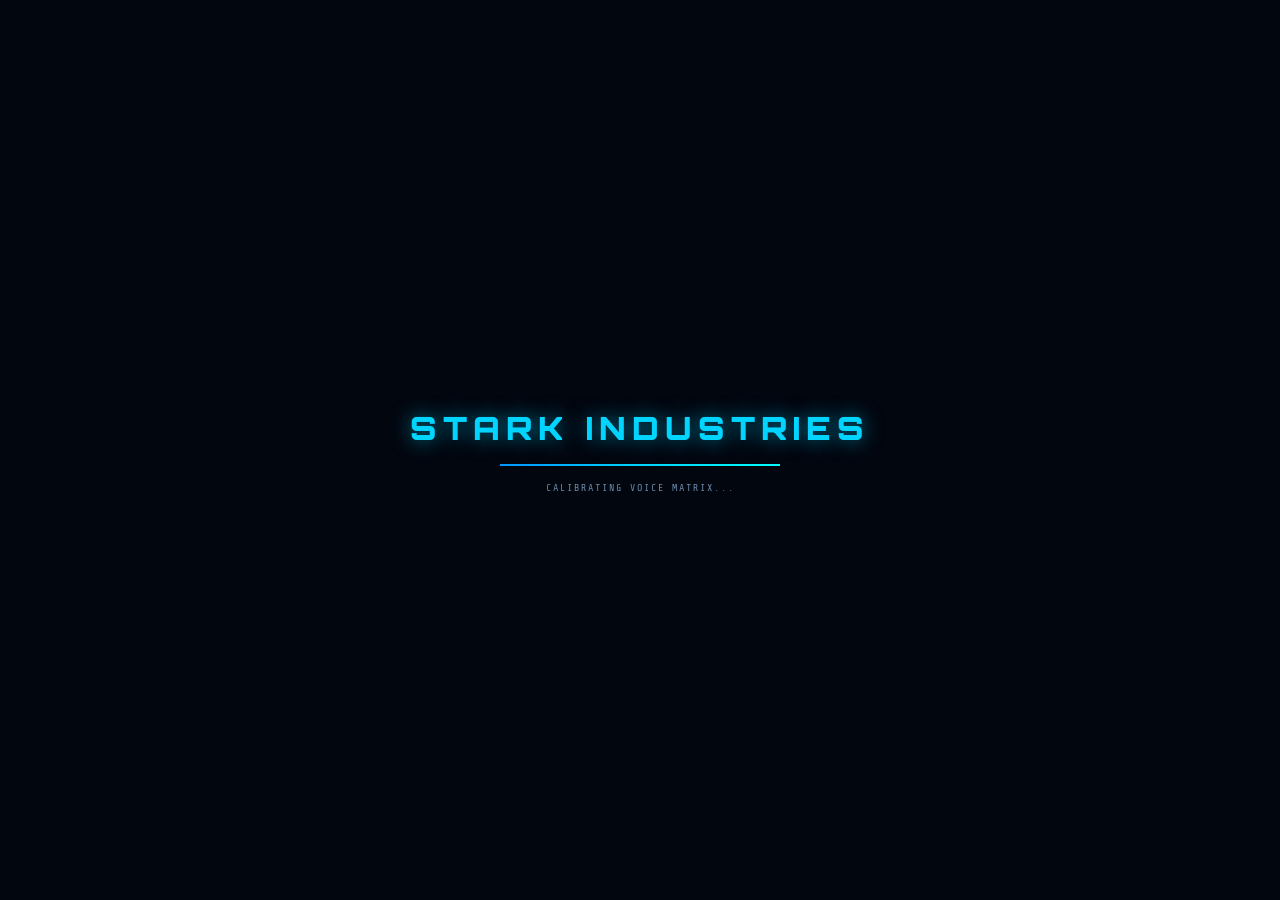
==== commit 09f73539: "feat: Single Tab, No Scroll - Real Jarvis cockpit locked to one viewport - Rewrite index.html: SINGL" ====
--- a/frontend/index.html
+++ b/frontend/index.html
@@ -2,19 +2,18 @@
 <html lang="en">
 <head>
     <meta charset="UTF-8">
-    <meta name="viewport" content="width=device-width, initial-scale=1.0">
+    <meta name="viewport" content="width=device-width, initial-scale=1.0, maximum-scale=1.0, user-scalable=no">
     <title>J.A.R.V.I.S. OS 2.0 - Stark Industries</title>
     <link rel="stylesheet" href="style.css">
     <link href="https://fonts.googleapis.com/css2?family=Orbitron:wght@400;600;800;900&family=Rajdhani:wght@300;400;600;700&family=Share+Tech+Mono&family=JetBrains+Mono:wght@400;600&display=swap" rel="stylesheet">
 </head>
-<body>
-    <!-- Background Layers -->
+<body class="no-scroll">
+    <!-- Background -->
     <canvas id="bg-canvas"></canvas>
     <div class="bg-grid"></div>
     <div class="bg-vignette"></div>
-    <div class="bg-noise"></div>
-
-    <!-- Stark Loading Sequence -->
+
+    <!-- Boot -->
     <div id="boot-screen">
         <div class="boot-content">
             <div class="boot-logo">STARK INDUSTRIES</div>
@@ -23,15 +22,15 @@
         </div>
     </div>
 
-    <!-- Main OS -->
-    <div class="os-container" id="os">
-        <!-- Header Bar - Like Iron Man HUD top -->
+    <!-- Single Tab OS - No Scroll -->
+    <div class="os-container single-viewport" id="os">
+        <!-- Header -->
         <header class="os-header">
             <div class="header-left">
                 <div class="stark-logo">
                     <span class="logo-icon">◉</span>
                     <span class="logo-text">STARK INDUSTRIES</span>
-                    <span class="logo-sub">J.A.R.V.I.S. OS v2.0 • MARK XLII</span>
+                    <span class="logo-sub">J.A.R.V.I.S. OS v2.0 • MARK XLII • SINGLE TAB • NO SCROLL</span>
                 </div>
             </div>
             <div class="header-center">
@@ -45,280 +44,189 @@
             <div class="header-right">
                 <div class="header-stats">
                     <div class="h-stat"><span class="dot online"></span><span id="time-display">--:--:--</span></div>
-                    <div class="h-stat" id="arena-link-status"><span class="dot" id="arena-dot" style="background:#ffaa00"></span> ARENA: SYNCING</div>
-                    <div class="h-stat" id="llm-status">LOCAL MODE</div>
+                    <div class="h-stat" id="arena-link-status"><span class="dot" id="arena-dot" style="background:#00ff88"></span> ARENA: LINKED</div>
+                    <div class="h-stat" id="llm-status">LOCAL</div>
                 </div>
             </div>
         </header>
 
-        <!-- Main Holo Grid -->
-        <div class="holo-grid">
-            <!-- LEFT COLUMN -->
-            <div class="holo-col left-col">
-                <!-- Core Vitals -->
-                <div class="holo-panel vital-panel">
-                    <div class="panel-header">
+        <!-- Main Grid - Single Viewport No Scroll -->
+        <div class="holo-grid no-scroll-grid">
+            <!-- LEFT -->
+            <div class="holo-col left-col no-scroll">
+                <div class="holo-panel vital-panel compact">
+                    <div class="panel-header compact">
                         <span class="p-icon">◈</span>
                         <span class="p-title">CORE VITALS</span>
                         <span class="p-status">● LIVE</span>
                     </div>
-                    <div class="vital-grid">
-                        <div class="vital-item">
-                            <div class="gauge" id="cpu-gauge">
-                                <svg viewBox="0 0 100 100"><circle cx="50" cy="50" r="42" class="gauge-bg"/><circle cx="50" cy="50" r="42" class="gauge-fill" id="cpu-gauge-fill" stroke-dasharray="263" stroke-dashoffset="100"/><text x="50" y="54" class="gauge-text" id="cpu-gauge-text">45%</text></svg>
-                                <span class="gauge-label">CPU</span>
-                            </div>
-                        </div>
-                        <div class="vital-item">
-                            <div class="gauge" id="mem-gauge">
-                                <svg viewBox="0 0 100 100"><circle cx="50" cy="50" r="42" class="gauge-bg"/><circle cx="50" cy="50" r="42" class="gauge-fill mem" id="mem-gauge-fill" stroke-dasharray="263" stroke-dashoffset="80"/><text x="50" y="54" class="gauge-text" id="mem-gauge-text">62%</text></svg>
-                                <span class="gauge-label">MEMORY</span>
-                            </div>
-                        </div>
-                        <div class="vital-item">
-                            <div class="gauge" id="power-gauge">
-                                <svg viewBox="0 0 100 100"><circle cx="50" cy="50" r="42" class="gauge-bg"/><circle cx="50" cy="50" r="42" class="gauge-fill power" id="power-gauge-fill" stroke-dasharray="263" stroke-dashoffset="20"/><text x="50" y="54" class="gauge-text" id="power-gauge-text">98%</text></svg>
-                                <span class="gauge-label">POWER</span>
-                            </div>
-                        </div>
-                    </div>
-                    <div class="vital-bars">
+                    <div class="vital-grid compact">
+                        <div class="vital-item"><div class="gauge small"><svg viewBox="0 0 100 100"><circle cx="50" cy="50" r="42" class="gauge-bg"/><circle cx="50" cy="50" r="42" class="gauge-fill" id="cpu-gauge-fill" stroke-dasharray="263" stroke-dashoffset="100"/><text x="50" y="54" class="gauge-text" id="cpu-gauge-text">45%</text></svg><span class="gauge-label">CPU</span></div></div>
+                        <div class="vital-item"><div class="gauge small"><svg viewBox="0 0 100 100"><circle cx="50" cy="50" r="42" class="gauge-bg"/><circle cx="50" cy="50" r="42" class="gauge-fill mem" id="mem-gauge-fill" stroke-dasharray="263" stroke-dashoffset="80"/><text x="50" y="54" class="gauge-text" id="mem-gauge-text">62%</text></svg><span class="gauge-label">MEM</span></div></div>
+                        <div class="vital-item"><div class="gauge small"><svg viewBox="0 0 100 100"><circle cx="50" cy="50" r="42" class="gauge-bg"/><circle cx="50" cy="50" r="42" class="gauge-fill power" id="power-gauge-fill" stroke-dasharray="263" stroke-dashoffset="20"/><text x="50" y="54" class="gauge-text" id="power-gauge-text">98%</text></svg><span class="gauge-label">PWR</span></div></div>
+                    </div>
+                    <div class="vital-bars compact">
                         <div class="v-bar-item"><span>NET</span><div class="vb-track"><div class="vb-fill active" style="width:89%"></div></div><span>89ms</span></div>
-                        <div class="v-bar-item"><span>SAT</span><div class="vb-track"><div class="vb-fill" style="width:100%"></div></div><span>7 LINKED</span></div>
-                        <div class="v-bar-item"><span>FIREWALL</span><div class="vb-track"><div class="vb-fill" style="width:92%"></div></div><span>SECURE</span></div>
-                    </div>
-                </div>
-
-                <!-- System Logs - Live Streaming -->
-                <div class="holo-panel logs-panel">
-                    <div class="panel-header">
+                        <div class="v-bar-item"><span>SAT</span><div class="vb-track"><div class="vb-fill" style="width:100%"></div></div><span>7 LINK</span></div>
+                    </div>
+                </div>
+
+                <div class="holo-panel logs-panel flex-panel">
+                    <div class="panel-header compact">
                         <span class="p-icon">≡</span>
-                        <span class="p-title">SYSTEM LOGS</span>
+                        <span class="p-title">SYSTEM LOGS • LIVE</span>
                         <span class="p-actions">
-                            <button class="p-btn" id="clear-logs-btn" title="Clear">✕</button>
-                            <button class="p-btn" id="pause-logs-btn" title="Pause">❚❚</button>
+                            <button class="p-btn" id="clear-logs-btn">✕</button>
+                            <button class="p-btn" id="pause-logs-btn">❚❚</button>
                         </span>
                     </div>
-                    <div class="logs-stream" id="logs-stream">
-                        <!-- logs injected -->
-                    </div>
-                </div>
-
-                <!-- Memory & Arena -->
-                <div class="holo-panel memory-panel">
-                    <div class="panel-header">
+                    <div class="logs-stream compact-logs" id="logs-stream"></div>
+                </div>
+
+                <div class="holo-panel memory-panel compact-panel">
+                    <div class="panel-header compact">
                         <span class="p-icon">⬢</span>
-                        <span class="p-title">MEMORY BANKS</span>
-                        <span class="p-status" id="arena-msg-count">0 MSGS</span>
-                    </div>
-                    <div class="panel-tabs">
+                        <span class="p-title">MEMORY • ARENA</span>
+                        <span class="p-status" id="arena-msg-count">0</span>
+                    </div>
+                    <div class="panel-tabs compact-tabs">
                         <button class="tab active" data-tab="memories">MEM</button>
-                        <button class="tab" data-tab="arena">ARENA LINK</button>
-                        <button class="tab" data-tab="reminders">TASKS</button>
-                    </div>
-                    <div class="tab-content active" id="tab-memories">
-                        <div id="memory-list" class="mem-list"><div class="empty">Scanning memory cores...</div></div>
-                    </div>
-                    <div class="tab-content" id="tab-arena">
-                        <div id="arena-conversation" class="mem-list"><div class="empty">Workshop link standby</div></div>
-                    </div>
-                    <div class="tab-content" id="tab-reminders">
-                        <div id="reminder-list" class="mem-list"><div class="empty">No tasks, Sir</div></div>
-                    </div>
-                </div>
-
-                <!-- Active Modules -->
-                <div class="holo-panel modules-panel">
-                    <div class="panel-header">
-                        <span class="p-icon">◫</span>
-                        <span class="p-title">ACTIVE MODULES</span>
-                    </div>
-                    <div class="module-grid">
-                        <div class="module active"><span class="m-dot"></span>Voice Matrix</div>
-                        <div class="module active"><span class="m-dot"></span>Vision Core</div>
-                        <div class="module active"><span class="m-dot"></span>Neural Net</div>
-                        <div class="module active"><span class="m-dot"></span>Browser</div>
-                        <div class="module active"><span class="m-dot"></span>Search Intel</div>
-                        <div class="module active"><span class="m-dot"></span>File System</div>
-                    </div>
-                </div>
-            </div>
-
-            <!-- CENTER COLUMN - Reactor + Chat -->
-            <div class="holo-col center-col">
-                <!-- Reactor Core - The Heart -->
-                <div class="reactor-chamber">
+                        <button class="tab" data-tab="arena">ARENA</button>
+                        <button class="tab" data-tab="reminders">TASK</button>
+                    </div>
+                    <div class="tab-content active" id="tab-memories"><div id="memory-list" class="mem-list compact-mem"><div class="empty">Scanning cores...</div></div></div>
+                    <div class="tab-content" id="tab-arena"><div id="arena-conversation" class="mem-list compact-mem"><div class="empty">Workshop standby</div></div></div>
+                    <div class="tab-content" id="tab-reminders"><div id="reminder-list" class="mem-list compact-mem"><div class="empty">All clear</div></div></div>
+                </div>
+            </div>
+
+            <!-- CENTER - Reactor + Chat -->
+            <div class="holo-col center-col no-scroll">
+                <div class="reactor-chamber compact-reactor">
                     <canvas id="core-canvas"></canvas>
                     <canvas id="globe-canvas"></canvas>
-                    <div class="reactor-core">
+                    <div class="reactor-core small-core">
                         <div class="reactor-ring r1"></div>
                         <div class="reactor-ring r2"></div>
                         <div class="reactor-ring r3"></div>
-                        <div class="reactor-ring r4"></div>
                         <div class="reactor-circle">
-                            <div class="reactor-inner">
-                                <div class="tri-ring"></div>
-                                <div class="core-glow"></div>
-                                <span class="core-letter">J</span>
-                            </div>
+                            <div class="reactor-inner"><div class="tri-ring"></div><div class="core-glow"></div><span class="core-letter">J</span></div>
                             <div class="core-scanner"></div>
                         </div>
-                        <!-- Orbiting data -->
                         <div class="orbit orbit1"><span class="orbit-dot"></span></div>
                         <div class="orbit orbit2"><span class="orbit-dot"></span></div>
-                        <div class="orbit orbit3"><span class="orbit-dot"></span></div>
-                    </div>
-                    <div class="reactor-data">
-                        <div class="rd-item"><span class="rd-label">ARC OUTPUT</span><span class="rd-value" id="arc-output">102.3%</span></div>
-                        <div class="rd-item"><span class="rd-label">CORE TEMP</span><span class="rd-value">3420K</span></div>
+                    </div>
+                    <div class="reactor-data compact-data">
+                        <div class="rd-item"><span class="rd-label">ARC</span><span class="rd-value" id="arc-output">102%</span></div>
+                        <div class="rd-item"><span class="rd-label">TEMP</span><span class="rd-value">3420K</span></div>
                         <div class="rd-item"><span class="rd-label">STATUS</span><span class="rd-value online">NOMINAL</span></div>
                     </div>
-                    <div class="voice-visualizer" id="visualizer"></div>
-                </div>
-
-                <!-- State Indicator -->
-                <div class="state-indicator" id="state-indicator">
+                    <div class="voice-visualizer compact-vis" id="visualizer"></div>
+                </div>
+
+                <div class="state-indicator compact-state" id="state-indicator">
                     <span class="state-dot" id="state-dot"></span>
-                    <span id="state-text">IDLE • Listening for "Jarvis" • Stark OS Ready</span>
-                    <span class="state-extra" id="mode-display">LOCAL MODE</span>
-                </div>
-
-                <!-- Chat Interface - Transparent Holo -->
-                <div class="chat-holo">
-                    <div class="chat-stream" id="chat-container">
-                        <!-- messages -->
-                    </div>
-                    <div class="chat-input-area">
+                    <span id="state-text">IDLE • Stark OS Ready • Single Tab • No Scroll</span>
+                    <span class="state-extra" id="mode-display">LOCAL</span>
+                </div>
+
+                <div class="chat-holo flex-chat">
+                    <div class="chat-stream compact-chat" id="chat-container"></div>
+                    <div class="chat-input-area compact-input">
                         <div class="input-holo">
                             <span class="input-prompt">›</span>
-                            <input type="text" id="user-input" placeholder="Command J.A.R.V.I.S... (e.g., 'Open youtube', 'System status', 'Search AI news', 'Remember my suit is Mark 42')" autocomplete="off">
+                            <input type="text" id="user-input" placeholder="Command JARVIS... e.g., Open youtube, Status, Search AI news" autocomplete="off">
                             <button id="send-btn" class="holo-send">SEND</button>
                         </div>
-                        <div class="holo-controls">
-                            <button id="mic-btn" class="holo-ctrl"><span class="c-icon">🎙</span><span>MIC OFF</span></button>
-                            <button id="voice-btn" class="holo-ctrl active"><span class="c-icon">🔊</span><span>VOICE ON</span></button>
-                            <button id="wake-btn" class="holo-ctrl wake active"><span class="c-icon">⚡</span><span>WAKE WORD ON</span></button>
-                            <button id="clear-btn" class="holo-ctrl"><span class="c-icon">⌫</span><span>CLEAR</span></button>
-                        </div>
-                        <div class="suggestions" id="suggestions">
-                            <span class="sug" data-cmd="Open youtube.com">📺 YOUTUBE</span>
-                            <span class="sug" data-cmd="Open google.com">🌐 GOOGLE</span>
-                            <span class="sug" data-cmd="What's the weather?">⛅ WEATHER</span>
-                            <span class="sug" data-cmd="System status report">💻 STATUS</span>
-                            <span class="sug" data-cmd="Search for latest Iron Man news">🔎 SEARCH</span>
-                            <span class="sug" data-cmd="List files">📁 FILES</span>
-                            <span class="sug" data-cmd="Arena link status">🔗 ARENA LINK</span>
-                            <span class="sug" data-cmd="Calculate 245 * 18">🧮 CALC</span>
-                        </div>
-                    </div>
-                </div>
-            </div>
-
-            <!-- RIGHT COLUMN - Browser + Intel -->
-            <div class="holo-col right-col">
-                <!-- STARK BROWSER - Built-in -->
-                <div class="holo-panel browser-panel">
-                    <div class="panel-header browser-header-ui">
+                        <div class="holo-controls compact-controls">
+                            <button id="mic-btn" class="holo-ctrl"><span>🎙</span><span>MIC OFF</span></button>
+                            <button id="voice-btn" class="holo-ctrl active"><span>🔊</span><span>VOICE</span></button>
+                            <button id="wake-btn" class="holo-ctrl wake active"><span>⚡</span><span>WAKE</span></button>
+                            <button id="clear-btn" class="holo-ctrl"><span>⌫</span><span>CLR</span></button>
+                        </div>
+                        <div class="suggestions compact-sugs" id="suggestions">
+                            <span class="sug" data-cmd="Open youtube.com">YT</span>
+                            <span class="sug" data-cmd="Open google.com">GG</span>
+                            <span class="sug" data-cmd="What's the weather?">WX</span>
+                            <span class="sug" data-cmd="System status report">SYS</span>
+                            <span class="sug" data-cmd="Search AI news">SRCH</span>
+                            <span class="sug" data-cmd="Arena link status">LINK</span>
+                        </div>
+                    </div>
+                </div>
+            </div>
+
+            <!-- RIGHT - Single Tab Browser Only -->
+            <div class="holo-col right-col no-scroll">
+                <!-- SINGLE TAB BROWSER -->
+                <div class="holo-panel browser-panel single-tab-browser flex-browser">
+                    <div class="panel-header compact browser-header-ui">
                         <span class="p-icon">◨</span>
-                        <span class="p-title">STARK BROWSER • BUILT-IN</span>
+                        <span class="p-title">STARK BROWSER • SINGLE TAB • BUILT-IN</span>
                         <span class="p-status" id="browser-status">READY</span>
                     </div>
-                    <div class="browser-toolbar">
+                    <div class="browser-toolbar compact-toolbar">
                         <div class="bt-group">
-                            <button class="bt-btn" id="browser-back" title="Back">‹</button>
-                            <button class="bt-btn" id="browser-forward" title="Forward">›</button>
-                            <button class="bt-btn" id="browser-reload" title="Reload">↻</button>
-                            <button class="bt-btn" id="browser-home" title="Home">⌂</button>
+                            <button class="bt-btn" id="browser-back">‹</button>
+                            <button class="bt-btn" id="browser-forward">›</button>
+                            <button class="bt-btn" id="browser-reload">↻</button>
+                            <button class="bt-btn" id="browser-home">⌂</button>
                         </div>
                         <div class="bt-url-wrap">
                             <span class="bt-secure">🔒</span>
-                            <input type="text" id="browser-url" placeholder="Enter URL or search... (e.g., github.com, youtube.com)" value="https://duckduckgo.com">
+                            <input type="text" id="browser-url" placeholder="URL or search - single tab, no scroll page" value="https://duckduckgo.com">
                             <button class="bt-go" id="browser-go">GO</button>
                         </div>
                         <div class="bt-group">
-                            <button class="bt-btn" id="browser-proxy-toggle" title="Proxy Mode">🛰 PROXY</button>
-                            <button class="bt-btn" id="browser-popout" title="Popout">⧉</button>
-                        </div>
-                    </div>
-                    <div class="browser-tabs">
-                        <div class="b-tab active" data-url="https://duckduckgo.com">DUCK • SEARCH</div>
-                        <div class="b-tab" data-url="https://google.com">GOOGLE</div>
-                        <div class="b-tab" data-url="https://github.com">GITHUB</div>
-                        <button class="b-tab-new" id="new-tab">+ TAB</button>
-                    </div>
-                    <div class="browser-viewport" id="browser-viewport">
+                            <button class="bt-btn" id="browser-proxy-toggle">🛰</button>
+                            <button class="bt-btn" id="browser-popout">⧉</button>
+                        </div>
+                    </div>
+                    <!-- NO TABS - Single Tab Only as Requested -->
+                    <div class="browser-viewport single-viewport-browser" id="browser-viewport">
                         <iframe id="browser-frame" src="https://duckduckgo.com" sandbox="allow-same-origin allow-scripts allow-popups allow-forms allow-downloads" allow="fullscreen"></iframe>
                         <div id="browser-proxy-view" class="proxy-view hidden"></div>
-                        <div id="browser-loading" class="browser-loading hidden">
-                            <div class="b-loader"></div>
-                            <span>LOADING • ESTABLISHING SECURE LINK...</span>
-                        </div>
-                    </div>
-                    <div class="browser-footer">
-                        <span id="browser-info">Stark Secure Browser • Proxy bypass enabled for X-Frame blocked sites • Jarvik can open any URL via "Open youtube.com"</span>
-                    </div>
-                </div>
-
-                <!-- Intel Feed / Search Results -->
-                <div class="holo-panel intel-panel">
-                    <div class="panel-header">
+                        <div id="browser-loading" class="browser-loading hidden"><div class="b-loader"></div><span>LOADING...</span></div>
+                    </div>
+                    <div class="browser-footer compact-footer">
+                        <span>Single Tab • No Page Scroll • All in One Viewport • Stark Secure</span>
+                    </div>
+                </div>
+
+                <!-- Intel + Tools in Tabs but No Scroll Page -->
+                <div class="holo-panel intel-panel compact-intel flex-intel">
+                    <div class="panel-header compact">
                         <span class="p-icon">◧</span>
-                        <span class="p-title">INTEL FEED • WEB SEARCH</span>
-                        <span class="p-status" id="intel-count">0 RESULTS</span>
-                    </div>
-                    <div class="intel-search">
-                        <input type="text" id="intel-search-input" placeholder="Search web (Jarvis will also search automatically)...">
-                        <button id="intel-search-btn">SEARCH</button>
-                    </div>
-                    <div class="intel-results" id="intel-results">
-                        <div class="empty-intel">Awaiting search query, Sir.<br><small>Try "Search for Iron Man suit specs" or "Search for SpaceX"</small></div>
-                    </div>
-                </div>
-
-                <!-- Tool Log & File Explorer -->
-                <div class="holo-panel dual-panel">
-                    <div class="dual-tabs">
-                        <button class="dual-tab active" data-dual="tools">TOOL LOG</button>
+                        <span class="p-title">INTEL • TOOLS • LOGS</span>
+                        <span class="p-status" id="intel-count">0</span>
+                    </div>
+                    <div class="dual-tabs compact-tabs">
+                        <button class="dual-tab active" data-dual="intel">INTEL</button>
+                        <button class="dual-tab" data-dual="tools">TOOLS</button>
                         <button class="dual-tab" data-dual="files">FILES</button>
-                        <button class="dual-tab" data-dual="terminal">TERMINAL</button>
-                    </div>
-                    <div class="dual-content active" id="dual-tools">
-                        <div id="tool-log" class="tool-log">
-                            <div class="log-empty">Awaiting commands, Sir</div>
-                        </div>
-                    </div>
+                        <button class="dual-tab" data-dual="terminal">TERM</button>
+                    </div>
+                    <div class="dual-content active" id="dual-intel">
+                        <div class="intel-search compact-search">
+                            <input type="text" id="intel-search-input" placeholder="Search web...">
+                            <button id="intel-search-btn">GO</button>
+                        </div>
+                        <div class="intel-results compact-results" id="intel-results"><div class="empty-intel">Awaiting query<br><small>Search opens in browser same tab</small></div></div>
+                    </div>
+                    <div class="dual-content" id="dual-tools"><div id="tool-log" class="tool-log compact-log"><div class="log-empty">Awaiting cmds</div></div></div>
                     <div class="dual-content" id="dual-files">
-                        <div class="file-toolbar">
-                            <input type="text" id="file-path-input" value="." placeholder="Path">
-                            <button id="file-list-btn">LS</button>
-                        </div>
-                        <div id="file-explorer" class="file-explorer"><div class="empty">Click LS to list files</div></div>
-                    </div>
-                    <div class="dual-content" id="dual-terminal">
-                        <div id="terminal-output" class="terminal-output">STARK OS Terminal v2.0<br>Type 'help' or use Jarvis tools<br>› </div>
-                        <div class="terminal-input-wrap">
-                            <span>›</span><input type="text" id="terminal-input" placeholder="Enter command...">
-                        </div>
-                    </div>
+                        <div class="file-toolbar compact-toolbar"><input type="text" id="file-path-input" value="."><button id="file-list-btn">LS</button></div>
+                        <div id="file-explorer" class="file-explorer compact-explorer"><div class="empty">LS to list</div></div>
+                    </div>
+                    <div class="dual-content" id="dual-terminal"><div id="terminal-output" class="terminal-output compact-term">STARK OS v2.1 Single Tab<br>› </div><div class="terminal-input-wrap"><span>›</span><input type="text" id="terminal-input" placeholder="cmd..."></div></div>
                 </div>
             </div>
         </div>
 
-        <!-- Footer Stats -->
-        <footer class="os-footer">
-            <div class="footer-left">
-                <span>STARK INDUSTRIES © 2026</span>
-                <span class="sep">•</span>
-                <span id="arena-footer">ARENA LINK: SYNCING...</span>
-            </div>
-            <div class="footer-center">
-                <span class="foot-stat">UPTIME: <span id="uptime">00:00:00</span></span>
-                <span class="foot-stat">QUERIES: <span id="query-count">0</span></span>
-                <span class="foot-stat">MEM: <span id="footer-mem">62%</span></span>
-            </div>
-            <div class="footer-right">
-                <span>J.A.R.V.I.S. OS • MARK XLII • REAL HUD MODE • BUILT-IN BROWSER • LIVE LOGS</span>
-            </div>
+        <footer class="os-footer compact-footer-bar">
+            <div class="footer-left"><span>STARK ©2026 • SINGLE TAB • NO SCROLL • ALL IN ONE VIEWPORT</span><span class="sep">•</span><span id="arena-footer">ARENA: LINKED</span></div>
+            <div class="footer-center"><span class="foot-stat">UP:<span id="uptime">00:00</span></span><span class="foot-stat">Q:<span id="query-count">0</span></span><span class="foot-stat">MEM:<span id="footer-mem">62%</span></span></div>
+            <div class="footer-right"><span>J.A.R.V.I.S. MARK XLII • REAL HUD • BROWSER • LOGS • ONE TAB</span></div>
         </footer>
     </div>
 
--- a/frontend/style.css
+++ b/frontend/style.css
@@ -1,480 +1,258 @@
-/* J.A.R.V.I.S. OS 2.0 - Real Stark HUD with Browser */
+/* JARVIS OS 2.1 - Single Tab, No Scroll, All in One Viewport */
 :root {
-  --blue: #00d4ff;
-  --blue-dark: #0096ff;
-  --blue-glow: rgba(0,212,255,0.6);
-  --cyan: #00ffff;
-  --bg: #02060f;
-  --bg2: #050a18;
-  --panel-bg: rgba(6, 18, 35, 0.82);
-  --panel-border: rgba(0,212,255,0.25);
-  --panel-border-bright: rgba(0,212,255,0.6);
-  --text: #c8f0ff;
-  --text-dim: #6a8aaa;
-  --text-bright: #e0f8ff;
-  --green: #00ff88;
-  --orange: #ffaa00;
-  --red: #ff3b3b;
-  --grid-color: rgba(0,212,255,0.05);
-}
-
-* { margin:0; padding:0; box-sizing:border-box; }
-html, body { height:100%; overflow:hidden; }
-
-body {
-  font-family: 'Rajdhani', sans-serif;
-  background: radial-gradient(ellipse at center, #0a1a35 0%, #02060f 70%);
-  color: var(--text);
-  position:relative;
-}
-
-/* Background Layers */
-#bg-canvas {
-  position: fixed; inset:0; width:100%; height:100%; z-index:0; pointer-events:none;
-}
-.bg-grid {
-  position: fixed; inset:0;
-  background-image: 
-    linear-gradient(var(--grid-color) 1px, transparent 1px),
-    linear-gradient(90deg, var(--grid-color) 1px, transparent 1px),
-    linear-gradient(rgba(0,212,255,0.02) 1px, transparent 1px),
-    linear-gradient(90deg, rgba(0,212,255,0.02) 1px, transparent 1px);
-  background-size: 100px 100px, 100px 100px, 20px 20px, 20px 20px;
-  z-index:0; pointer-events:none;
-}
-.bg-vignette {
-  position: fixed; inset:0;
-  background: radial-gradient(ellipse at center, transparent 40%, rgba(2,6,15,0.9) 90%);
-  pointer-events:none; z-index:1;
-}
-.bg-noise {
-  position: fixed; inset:0;
-  opacity:0.03; z-index:1; pointer-events:none;
-  background-image: url("data:image/svg+xml,%3Csvg viewBox='0 0 200 200' xmlns='http://www.w3.org/2000/svg'%3E%3Cfilter id='noiseFilter'%3E%3CfeTurbulence type='fractalNoise' baseFrequency='0.9' numOctaves='4' stitchTiles='stitch'/%3E%3C/filter%3E%3Crect width='100%25' height='100%25' filter='url(%23noiseFilter)'/%3E%3C/svg%3E");
-}
-
-/* Boot Screen */
-#boot-screen {
-  position: fixed; inset:0; z-index:10000;
-  background: #02060f;
-  display:flex; align-items:center; justify-content:center;
-  transition: opacity 0.8s ease;
-}
-#boot-screen.hidden { opacity:0; pointer-events:none; }
-.boot-content { text-align:center; }
-.boot-logo {
-  font-family:'Orbitron', monospace; font-size:36px; font-weight:900;
-  letter-spacing:8px; color: var(--blue);
-  text-shadow:0 0 20px var(--blue-glow), 0 0 40px var(--blue-glow);
-  animation: boot-pulse 1.5s infinite alternate;
-}
-.boot-bar {
-  width:300px; height:2px; background:rgba(0,212,255,0.2);
-  margin:20px auto; overflow:hidden; position:relative;
-}
-.boot-fill {
-  height:100%; width:0%; background: linear-gradient(90deg, var(--blue-dark), var(--blue), var(--cyan));
-  box-shadow:0 0 10px var(--blue);
-  animation: boot-load 2.5s ease forwards;
-}
-.boot-text {
-  font-family:'Share Tech Mono', monospace; font-size:11px; letter-spacing:3px; color: var(--text-dim);
-}
-@keyframes boot-pulse { from{ opacity:0.8; text-shadow:0 0 10px var(--blue-glow);} to{ opacity:1; text-shadow:0 0 30px var(--blue-glow),0 0 60px var(--blue-glow);} }
-@keyframes boot-load { to{ width:100%; } }
-
-/* OS Container */
-.os-container {
-  position: relative; z-index:2;
-  width:100vw; height:100vh;
-  display:flex; flex-direction:column;
-  opacity:0; transform:scale(0.98);
-  transition: all 0.8s ease 0.3s;
-}
-.os-container.visible { opacity:1; transform:scale(1); }
-
-/* Header */
-.os-header {
-  display:grid; grid-template-columns: 1fr auto 1fr;
-  align-items:center;
-  padding: 10px 20px;
-  background: linear-gradient(180deg, rgba(5,15,35,0.95), rgba(3,10,25,0.85));
-  border-bottom:1px solid var(--panel-border);
-  backdrop-filter: blur(20px);
-  position:relative;
-  z-index:10;
-}
-.os-header::after {
-  content:''; position:absolute; bottom:-1px; left:0; right:0; height:1px;
-  background: linear-gradient(90deg, transparent, var(--blue), transparent);
-  box-shadow:0 0 10px var(--blue);
-}
-.stark-logo { display:flex; align-items:center; gap:12px; }
-.logo-icon { font-size:24px; color: var(--blue); text-shadow:0 0 10px var(--blue); animation: spin-slow 8s linear infinite; }
-.logo-text { font-family:'Orbitron', monospace; font-weight:800; font-size:16px; letter-spacing:3px; color: var(--blue); }
-.logo-sub { font-family:'Share Tech Mono', monospace; font-size:9px; color: var(--text-dim); letter-spacing:2px; margin-left:10px; }
-
-.arc-status {
-  display:flex; align-items:center; gap:12px;
-  font-family:'Share Tech Mono', monospace; font-size:11px;
-}
-.arc-mini {
-  width:20px; height:20px; border-radius:50%;
-  background: radial-gradient(circle, var(--blue), transparent);
-  border:1px solid var(--blue); position:relative;
-}
-.arc-glow { position:absolute; inset:-3px; border-radius:50%; border:1px solid var(--blue); animation: pulse-ring 2s infinite; }
-.threat-low { color: var(--green); text-shadow:0 0 6px var(--green); }
-.sep { color: var(--text-dim); }
-
-.header-stats { display:flex; gap:16px; justify-content:flex-end; font-family:'Share Tech Mono', monospace; font-size:11px; }
-.h-stat { display:flex; align-items:center; gap:6px; color: var(--text-dim); }
-.dot { width:8px; height:8px; border-radius:50%; background: var(--text-dim); box-shadow:0 0 6px currentColor; }
-.dot.online { background: var(--green); color: var(--green); animation: pulse-dot 2s infinite; }
-@keyframes pulse-dot { 0%,100%{opacity:1;} 50%{opacity:0.6;} }
-@keyframes pulse-ring { 0%{transform:scale(1);opacity:0.8;} 100%{transform:scale(1.5);opacity:0;} }
-
-/* Holo Grid */
-.holo-grid {
-  flex:1; display:grid; grid-template-columns: 340px 1fr 460px; gap:1px;
-  background: var(--panel-border); overflow:hidden; min-height:0;
-}
-
-.holo-col {
-  display:flex; flex-direction:column; gap:1px;
-  background: var(--panel-border); overflow:hidden; min-height:0;
-}
-
-.holo-panel {
-  background: var(--panel-bg);
-  backdrop-filter: blur(16px);
-  position:relative;
-  overflow:hidden;
-  border:1px solid transparent;
-  border-image: linear-gradient(135deg, rgba(0,212,255,0.1), rgba(0,212,255,0.3), rgba(0,212,255,0.1)) 1;
-  display:flex; flex-direction:column;
-}
-.holo-panel::before {
-  content:''; position:absolute; top:0; left:0; right:0; height:1px;
-  background: linear-gradient(90deg, transparent, rgba(0,212,255,0.5), transparent);
-}
-.holo-panel::after {
-  content:''; position:absolute; inset:0; pointer-events:none;
-  background: linear-gradient(180deg, rgba(0,212,255,0.04) 0%, transparent 30%);
-  opacity:0; transition: opacity 0.3s;
-}
-.holo-panel:hover::after { opacity:1; }
-
-.panel-header {
-  display:flex; align-items:center; gap:10px;
-  padding:10px 14px; 
-  background: linear-gradient(90deg, rgba(0,212,255,0.08), transparent);
-  border-bottom:1px solid rgba(0,212,255,0.15);
-  font-family:'Orbitron', monospace; font-size:10px; letter-spacing:1.5px;
-  color: var(--blue); flex-shrink:0;
-}
-.p-icon { font-size:14px; text-shadow:0 0 8px var(--blue); }
-.p-title { flex:1; }
-.p-status { font-family:'Share Tech Mono', monospace; font-size:9px; color: var(--green); }
-.p-actions { display:flex; gap:6px; }
-.p-btn {
-  width:20px; height:20px; border:1px solid rgba(0,212,255,0.2);
-  background: rgba(0,212,255,0.06); color: var(--text-dim);
-  cursor:pointer; font-size:10px; border-radius:2px;
-}
-.p-btn:hover { border-color: var(--blue); color: var(--blue); background: rgba(0,212,255,0.15); }
-
-/* Vital Panel */
-.vital-panel { padding-bottom:10px; }
-.vital-grid { display:grid; grid-template-columns:1fr 1fr 1fr; gap:8px; padding:12px; }
-.vital-item { text-align:center; }
-.gauge { position:relative; width:70px; height:70px; margin:0 auto; }
-.gauge svg { width:100%; height:100%; transform:rotate(-90deg); }
-.gauge-bg { fill:none; stroke: rgba(255,255,255,0.06); stroke-width:6; }
-.gauge-fill { fill:none; stroke: var(--blue); stroke-width:6; stroke-linecap:round; filter:drop-shadow(0 0 6px var(--blue)); transition: stroke-dashoffset 0.8s ease; }
-.gauge-fill.mem { stroke: var(--cyan); }
-.gauge-fill.power { stroke: var(--green); }
-.gauge-text { font-family:'Orbitron', monospace; font-size:14px; fill: var(--text-bright); text-anchor:middle; transform:rotate(90deg); transform-origin:50% 50%; font-weight:700; }
-.gauge-label { display:block; margin-top:4px; font-family:'Share Tech Mono', monospace; font-size:9px; color: var(--text-dim); letter-spacing:1px; }
-.vital-bars { padding:0 14px 6px; display:flex; flex-direction:column; gap:6px; }
-.v-bar-item { display:grid; grid-template-columns:50px 1fr 60px; gap:8px; align-items:center; font-family:'Share Tech Mono', monospace; font-size:9px; color: var(--text-dim); }
-.vb-track { height:4px; background: rgba(255,255,255,0.08); border-radius:2px; overflow:hidden; }
-.vb-fill { height:100%; background: linear-gradient(90deg, var(--blue-dark), var(--blue)); box-shadow:0 0 6px var(--blue); transition: width 0.5s; }
-.vb-fill.active { animation: vb-glow 1.2s infinite alternate; }
-@keyframes vb-glow { from{ box-shadow:0 0 4px var(--blue);} to{ box-shadow:0 0 12px var(--blue);} }
-
-/* Logs */
-.logs-panel { flex:1; min-height:180px; }
-.logs-stream {
-  flex:1; overflow-y:auto; padding:8px 10px;
-  font-family:'JetBrains Mono', monospace; font-size:10px; line-height:1.5;
-  background: rgba(0,5,15,0.5);
-}
-.logs-stream::-webkit-scrollbar { width:4px; }
-.logs-stream::-webkit-scrollbar-thumb { background: var(--panel-border); border-radius:2px; }
-.log-line { display:flex; gap:8px; padding:2px 0; border-bottom:1px solid rgba(255,255,255,0.03); animation: log-in 0.2s ease; }
-.log-line .lt { color: var(--text-dim); font-size:9px; min-width:58px; }
-.log-line .ll { min-width:32px; font-weight:600; }
-.log-line .ll.INFO { color: var(--blue); }
-.log-line .ll.WARN { color: var(--orange); }
-.log-line .ll.SYS { color: var(--green); }
-.log-line .ll.CORE { color: var(--cyan); text-shadow:0 0 4px var(--cyan); }
-.log-line .ll.NET { color: #aa88ff; }
-.log-line .ll.SEC { color: var(--red); }
-.log-line .ls { color: #6a8aaa; min-width:40px; font-size:9px; }
-.log-line .lm { color: var(--text); flex:1; }
-@keyframes log-in { from{ opacity:0; transform:translateX(-5px);} to{ opacity:1; transform:translateX(0);} }
-
-/* Memory */
-.memory-panel { min-height:200px; }
-.panel-tabs { display:flex; background: rgba(0,0,0,0.3); border-bottom:1px solid rgba(0,212,255,0.1); }
-.tab {
-  flex:1; padding:6px; background:transparent; border:none; border-bottom:2px solid transparent;
-  color: var(--text-dim); font-family:'Share Tech Mono', monospace; font-size:9px; cursor:pointer;
-  transition: all 0.2s;
-}
-.tab.active { color: var(--blue); border-bottom-color: var(--blue); background: rgba(0,212,255,0.08); }
-.tab-content { display:none; flex:1; overflow-y:auto; padding:10px; min-height:80px; max-height:140px; }
-.tab-content.active { display:block; }
-.mem-list { display:flex; flex-direction:column; gap:6px; font-family:'Share Tech Mono', monospace; font-size:10px; }
-.mem-list .mem-item { background: rgba(0,212,255,0.06); border:1px solid rgba(0,212,255,0.12); padding:6px 8px; border-radius:4px; }
-.mem-list .mem-item strong { color: var(--blue); }
-.mem-list .empty { color: var(--text-dim); font-style:italic; padding:8px; text-align:center; font-size:10px; }
-
-.modules-panel { flex-shrink:0; }
-.module-grid { padding:10px; display:grid; grid-template-columns:1fr 1fr; gap:6px; }
-.module { display:flex; align-items:center; gap:6px; font-family:'Share Tech Mono', monospace; font-size:9px; color: var(--text-dim); padding:4px; }
-.module.active { color: var(--text); }
-.m-dot { width:6px; height:6px; border-radius:50%; background: var(--green); box-shadow:0 0 6px var(--green); }
-
-/* CENTER */
-.center-col { background: radial-gradient(ellipse at center, rgba(0,25,60,0.9) 0%, rgba(3,10,25,0.95) 100%); min-width:0; }
-
-.reactor-chamber {
-  position:relative; height:280px; display:flex; align-items:center; justify-content:center; overflow:hidden; flex-shrink:0;
-  border-bottom:1px solid var(--panel-border);
-}
-#core-canvas, #globe-canvas { position:absolute; inset:0; width:100%; height:100%; }
-#globe-canvas { opacity:0.4; }
-
-.reactor-core { position:relative; width:160px; height:160px; display:flex; align-items:center; justify-content:center; z-index:2; }
-.reactor-ring {
-  position:absolute; border:1px solid var(--blue); border-radius:50%; opacity:0.3;
-}
-.reactor-ring.r1 { width:100%; height:100%; border-color: rgba(0,212,255,0.8); box-shadow:0 0 15px rgba(0,212,255,0.3); }
-.reactor-ring.r2 { width:125%; height:125%; border-style:dashed; animation: spin 30s linear infinite; }
-.reactor-ring.r3 { width:150%; height:150%; opacity:0.15; }
-.reactor-ring.r4 { width:180%; height:180%; border-style:dotted; opacity:0.1; animation: spin 60s linear reverse infinite; }
-@keyframes spin { from{transform:rotate(0deg);} to{transform:rotate(360deg);} }
-
-.reactor-circle {
-  width:90px; height:90px; border-radius:50%;
-  background: radial-gradient(circle at 30% 30%, rgba(0,255,255,0.4), rgba(0,120,255,0.2) 40%, rgba(0,20,60,0.9) 100%);
-  border:2px solid var(--blue); box-shadow:0 0 30px var(--blue-glow), inset 0 0 20px rgba(0,212,255,0.3);
-  display:flex; align-items:center; justify-content:center; position:relative; animation: reactor-breathe 3s infinite alternate;
-}
-@keyframes reactor-breathe { 0%{ box-shadow:0 0 20px var(--blue-glow), inset 0 0 15px rgba(0,212,255,0.2);} 100%{ box-shadow:0 0 50px var(--blue-glow), inset 0 0 30px rgba(0,212,255,0.4);} }
-
-.reactor-inner { width:60px; height:60px; border-radius:50%; border:1px solid rgba(0,212,255,0.3); display:flex; align-items:center; justify-content:center; position:relative; }
-.tri-ring { position:absolute; width:120%; height:120%; border:1px solid rgba(0,212,255,0.15); border-radius:50%; animation: spin 4s linear infinite; }
-.tri-ring::before { content:''; position:absolute; top:-3px; left:50%; width:6px; height:6px; background: var(--blue); border-radius:50%; box-shadow:0 0 8px var(--blue); }
-.core-glow { position:absolute; width:80%; height:80%; background: radial-gradient(circle, var(--blue) 0%, transparent 70%); opacity:0.5; animation: core-pulse 2s infinite alternate; border-radius:50%; }
-@keyframes core-pulse { from{ transform:scale(0.8); opacity:0.4;} to{ transform:scale(1.2); opacity:0.8;} }
-.core-letter { font-family:'Orbitron', monospace; font-weight:900; font-size:28px; color: white; text-shadow:0 0 15px var(--blue), 0 0 30px var(--blue); z-index:1; }
-
-.core-scanner { position:absolute; width:100%; height:100%; border-radius:50%; overflow:hidden; }
-.core-scanner::after { content:''; position:absolute; width:100%; height:2px; background: linear-gradient(90deg, transparent, var(--cyan), transparent); top:50%; animation: scan 3s linear infinite; box-shadow:0 0 10px var(--cyan); }
-@keyframes scan { 0%{ transform: translateY(-45px);} 100%{ transform: translateY(45px);} }
-
-.orbit { position:absolute; border:1px solid rgba(0,212,255,0.1); border-radius:50%; }
-.orbit1 { width:200px; height:200px; animation: spin 8s linear infinite; }
-.orbit2 { width:230px; height:230px; animation: spin 12s linear reverse infinite; }
-.orbit3 { width:260px; height:260px; animation: spin 20s linear infinite; opacity:0.5; }
-.orbit-dot { position:absolute; top:-3px; left:50%; width:6px; height:6px; background: var(--blue); border-radius:50%; box-shadow:0 0 8px var(--blue); }
-
-.reactor-data { position:absolute; bottom:10px; left:15px; right:15px; display:flex; justify-content:space-between; z-index:3; }
-.rd-item { display:flex; flex-direction:column; font-family:'Share Tech Mono', monospace; font-size:8px; }
-.rd-label { color: var(--text-dim); letter-spacing:1px; }
-.rd-value { color: var(--blue); font-size:11px; font-weight:600; }
-.rd-value.online { color: var(--green); }
-
-.voice-visualizer {
-  position:absolute; bottom:45px; left:50%; transform:translateX(-50%);
-  display:flex; gap:3px; align-items:center; height:32px; z-index:3;
-}
-.v-bar { width:3px; background: var(--blue); border-radius:2px; transition: height 0.08s; box-shadow:0 0 6px var(--blue); height:4px; }
-.v-bar.active { background: var(--cyan); box-shadow:0 0 10px var(--cyan); }
-
-.state-indicator {
-  display:flex; align-items:center; gap:10px; padding:8px 16px;
-  background: linear-gradient(90deg, rgba(0,212,255,0.08), rgba(0,212,255,0.02));
-  border-top:1px solid var(--panel-border); border-bottom:1px solid var(--panel-border);
-  font-family:'Share Tech Mono', monospace; font-size:10px; letter-spacing:1px; flex-shrink:0;
-}
-.state-dot { width:8px; height:8px; border-radius:50%; background: var(--blue); box-shadow:0 0 8px var(--blue); animation: pulse-dot 1s infinite; }
-.state-indicator.listening .state-dot { background: var(--green); box-shadow:0 0 10px var(--green); }
-.state-indicator.speaking .state-dot { background: var(--orange); box-shadow:0 0 10px var(--orange); }
-.state-extra { margin-left:auto; color: var(--text-dim); font-size:9px; }
-
-.chat-holo { flex:1; display:flex; flex-direction:column; min-height:0; overflow:hidden; }
-.chat-stream {
-  flex:1; overflow-y:auto; padding:14px 16px; display:flex; flex-direction:column; gap:10px; min-height:0;
-  background: linear-gradient(180deg, rgba(0,10,25,0.3), rgba(0,5,15,0.5));
-}
-.chat-stream::-webkit-scrollbar { width:4px; }
-.chat-stream::-webkit-scrollbar-thumb { background: var(--panel-border); }
-
-.message {
-  max-width:85%; padding:10px 14px; border-radius:10px; font-size:13px; line-height:1.5;
-  animation: msg-in 0.3s ease; font-family:'Rajdhani', sans-serif; font-weight:500; position:relative;
-}
-@keyframes msg-in { from{opacity:0; transform:translateY(8px);} to{opacity:1; transform:translateY(0);} }
-.message.user {
-  align-self:flex-end; background: linear-gradient(135deg, rgba(0,150,255,0.25), rgba(0,212,255,0.15));
-  border:1px solid rgba(0,212,255,0.35); border-bottom-right-radius:2px; color: #e0f4ff;
-  box-shadow:0 0 15px rgba(0,212,255,0.15);
-}
-.message.jarvis {
-  align-self:flex-start; background: rgba(10,25,50,0.85);
-  border:1px solid rgba(0,212,255,0.18); border-bottom-left-radius:2px; color: var(--text);
-}
-.message.jarvis::before { content:"JARVIS"; position:absolute; top:-14px; left:0; font-family:'Orbitron', monospace; font-size:7px; letter-spacing:1.5px; color: var(--blue); opacity:0.7; }
-.message .meta { font-family:'Share Tech Mono', monospace; font-size:8px; color: var(--text-dim); margin-top:5px; }
-
-.chat-input-area { padding:12px 14px; background: rgba(3,10,25,0.9); border-top:1px solid var(--panel-border); flex-shrink:0; }
-.input-holo {
-  display:flex; gap:8px; background: rgba(0,20,45,0.7); border:1px solid var(--panel-border);
-  border-radius:8px; padding:4px; transition: all 0.3s;
-}
-.input-holo:focus-within { border-color: var(--blue); box-shadow:0 0 20px rgba(0,212,255,0.2); }
-.input-prompt { padding:8px 0 8px 10px; color: var(--blue); font-family:'Share Tech Mono', monospace; font-weight:bold; }
-#user-input { flex:1; background:transparent; border:none; outline:none; color: var(--text); font-family:'Rajdhani', sans-serif; font-size:13px; padding:8px 6px; }
-#user-input::placeholder { color: var(--text-dim); }
-.holo-send { padding:6px 14px; background: linear-gradient(135deg, var(--blue-dark), var(--blue)); border:none; border-radius:6px; color:white; font-family:'Orbitron', monospace; font-size:10px; letter-spacing:1px; cursor:pointer; }
-.holo-send:hover { box-shadow:0 0 12px var(--blue-glow); transform:scale(1.02); }
-
-.holo-controls { display:flex; gap:6px; margin-top:8px; flex-wrap:wrap; }
-.holo-ctrl {
-  display:flex; align-items:center; gap:5px; padding:5px 10px;
-  background: rgba(0,212,255,0.06); border:1px solid rgba(0,212,255,0.18);
-  border-radius:6px; color: var(--text-dim); font-family:'Share Tech Mono', monospace; font-size:9px; cursor:pointer; transition: all 0.2s;
-}
-.holo-ctrl:hover { background: rgba(0,212,255,0.12); color: var(--text); }
-.holo-ctrl.active { background: rgba(0,212,255,0.15); border-color: var(--blue); color: var(--blue); box-shadow:0 0 8px rgba(0,212,255,0.2); }
-.holo-ctrl.wake.active { border-color: var(--green); color: var(--green); background: rgba(0,255,136,0.12); }
-.c-icon { font-size:12px; }
-
-.suggestions { display:flex; gap:5px; margin-top:8px; flex-wrap:wrap; }
-.sug {
-  padding:3px 8px; background: rgba(255,255,255,0.04); border:1px solid rgba(255,255,255,0.08);
-  border-radius:12px; font-size:9px; font-family:'Share Tech Mono', monospace; color: var(--text-dim); cursor:pointer; transition: all 0.2s;
-}
-.sug:hover { background: rgba(0,212,255,0.1); border-color: var(--blue); color: var(--blue); }
-
-/* RIGHT - BROWSER */
-.right-col { gap:1px; }
-
-.browser-panel { flex:1.6; min-height:380px; display:flex; flex-direction:column; }
-.browser-toolbar {
-  display:flex; gap:6px; padding:6px 8px; background: rgba(0,10,25,0.8);
-  border-bottom:1px solid rgba(0,212,255,0.15); align-items:center;
-}
-.bt-group { display:flex; gap:2px; }
-.bt-btn {
-  width:26px; height:26px; background: rgba(0,212,255,0.08); border:1px solid rgba(0,212,255,0.15);
-  color: var(--text-dim); border-radius:4px; cursor:pointer; font-size:12px; display:flex; align-items:center; justify-content:center;
-}
-.bt-btn:hover { background: rgba(0,212,255,0.15); color: var(--blue); border-color: var(--blue); }
-.bt-url-wrap {
-  flex:1; display:flex; align-items:center; gap:6px;
-  background: rgba(0,0,0,0.4); border:1px solid rgba(0,212,255,0.2); border-radius:6px; padding:2px 6px;
-}
-.bt-secure { color: var(--green); font-size:10px; }
-#browser-url { flex:1; background:transparent; border:none; outline:none; color: var(--text); font-family:'JetBrains Mono', monospace; font-size:11px; padding:4px; }
-.bt-go { padding:4px 10px; background: var(--blue); border:none; border-radius:4px; color:white; font-family:'Orbitron', monospace; font-size:9px; cursor:pointer; }
-
-.browser-tabs { display:flex; gap:1px; background: var(--panel-border); padding:1px 1px 0; overflow-x:auto; }
-.b-tab {
-  padding:6px 12px; background: rgba(0,15,35,0.7); border:1px solid transparent; border-bottom:none;
-  color: var(--text-dim); font-family:'Share Tech Mono', monospace; font-size:9px; cursor:pointer; white-space:nowrap; border-radius:4px 4px 0 0;
-}
-.b-tab.active { background: rgba(0,212,255,0.12); color: var(--blue); border-color: var(--panel-border); border-bottom:1px solid var(--panel-bg); }
-.b-tab-new { padding:4px 8px; background:transparent; border:1px dashed rgba(0,212,255,0.2); color: var(--text-dim); border-radius:4px; cursor:pointer; font-size:12px; }
-
-.browser-viewport { flex:1; position:relative; background: #fff; overflow:hidden; min-height:200px; }
-#browser-frame { width:100%; height:100%; border:none; background:white; }
-.proxy-view { position:absolute; inset:0; background: white; overflow:auto; padding:0; }
-.proxy-view.hidden { display:none; }
-.browser-loading { position:absolute; inset:0; background: rgba(2,6,15,0.9); display:flex; flex-direction:column; align-items:center; justify-content:center; gap:12px; z-index:5; }
-.browser-loading.hidden { display:none; }
-.b-loader { width:40px; height:40px; border:2px solid rgba(0,212,255,0.2); border-top-color: var(--blue); border-radius:50%; animation: spin 0.8s linear infinite; }
-.browser-footer { padding:4px 10px; background: rgba(0,0,0,0.5); border-top:1px solid rgba(0,212,255,0.1); font-family:'Share Tech Mono', monospace; font-size:8px; color: var(--text-dim); }
-
-.intel-panel { flex:0.8; min-height:180px; }
-.intel-search { display:flex; gap:6px; padding:8px; border-bottom:1px solid rgba(0,212,255,0.1); }
-#intel-search-input { flex:1; background: rgba(0,0,0,0.4); border:1px solid rgba(0,212,255,0.2); border-radius:4px; padding:6px 8px; color: var(--text); font-family:'Share Tech Mono', monospace; font-size:11px; outline:none; }
-#intel-search-btn { padding:6px 12px; background: var(--blue-dark); border:none; border-radius:4px; color:white; font-family:'Orbitron', monospace; font-size:9px; cursor:pointer; }
-.intel-results { flex:1; overflow-y:auto; padding:10px; display:flex; flex-direction:column; gap:8px; min-height:80px; max-height:160px; }
-.intel-results::-webkit-scrollbar { width:3px; }
-.intel-item { background: rgba(0,212,255,0.06); border:1px solid rgba(0,212,255,0.12); border-radius:6px; padding:8px; cursor:pointer; transition: all 0.2s; }
-.intel-item:hover { background: rgba(0,212,255,0.1); border-color: var(--blue); }
-.intel-item .ititle { color: var(--blue); font-family:'Rajdhani', sans-serif; font-weight:600; font-size:12px; }
-.intel-item .isnip { color: var(--text-dim); font-size:11px; margin-top:4px; line-height:1.3; }
-.intel-item .iurl { color: var(--text-dim); font-family:'Share Tech Mono', monospace; font-size:8px; margin-top:4px; opacity:0.7; }
-.empty-intel { color: var(--text-dim); font-style:italic; text-align:center; padding:20px; font-size:11px; line-height:1.5; }
-
-/* Dual Panel Tools */
-.dual-panel { flex:0.9; min-height:180px; display:flex; flex-direction:column; }
-.dual-tabs { display:flex; background: rgba(0,0,0,0.4); }
-.dual-tab { flex:1; padding:6px; background:transparent; border:none; border-bottom:2px solid transparent; color: var(--text-dim); font-family:'Share Tech Mono', monospace; font-size:9px; letter-spacing:1px; cursor:pointer; }
-.dual-tab.active { color: var(--blue); border-bottom-color: var(--blue); background: rgba(0,212,255,0.06); }
-.dual-content { display:none; flex:1; overflow:hidden; flex-direction:column; min-height:100px; }
-.dual-content.active { display:flex; }
-
-.tool-log { flex:1; overflow-y:auto; padding:8px; font-family:'JetBrains Mono', monospace; font-size:9px; background: rgba(0,5,15,0.5); }
-.tool-log::-webkit-scrollbar { width:3px; }
-.log-item { padding:5px 0; border-bottom:1px solid rgba(255,255,255,0.04); }
-.log-item .t-name { color: var(--blue); font-weight:bold; }
-.log-item .t-args { color: var(--text-dim); font-size:8px; }
-.log-item .t-result { color: var(--text); margin-top:2px; font-size:8px; }
-.log-empty { color: var(--text-dim); font-style:italic; padding:10px; text-align:center; }
-
-.file-toolbar { display:flex; gap:4px; padding:6px; border-bottom:1px solid rgba(0,212,255,0.1); }
-#file-path-input { flex:1; background: rgba(0,0,0,0.4); border:1px solid rgba(0,212,255,0.2); border-radius:4px; padding:4px 6px; color: var(--text); font-family:'JetBrains Mono', monospace; font-size:10px; }
-#file-list-btn, #file-list-btn { padding:4px 10px; background: var(--blue-dark); border:none; border-radius:4px; color:white; font-size:9px; cursor:pointer; }
-.file-explorer { flex:1; overflow-y:auto; padding:8px; font-family:'JetBrains Mono', monospace; font-size:10px; }
-.file-item { display:flex; gap:8px; padding:4px 6px; border-radius:4px; cursor:pointer; }
-.file-item:hover { background: rgba(0,212,255,0.08); }
-.file-item .fname { color: var(--text); }
-.file-item.dir .fname { color: var(--orange); }
-.file-item .fsize { margin-left:auto; color: var(--text-dim); font-size:9px; }
-
-.terminal-output { flex:1; overflow-y:auto; padding:8px; font-family:'JetBrains Mono', monospace; font-size:10px; line-height:1.5; background: rgba(0,0,0,0.6); color: var(--green); white-space:pre-wrap; }
-.terminal-input-wrap { display:flex; gap:8px; padding:6px 8px; border-top:1px solid rgba(0,255,136,0.15); background: rgba(0,20,10,0.3); }
-#terminal-input { flex:1; background:transparent; border:none; outline:none; color: var(--green); font-family:'JetBrains Mono', monospace; font-size:11px; }
-
-/* Footer */
-.os-footer {
-  display:grid; grid-template-columns: 1fr auto 1fr;
-  padding:6px 16px; background: rgba(2,6,15,0.95);
-  border-top:1px solid var(--panel-border); font-family:'Share Tech Mono', monospace; font-size:8px;
-  color: var(--text-dim); letter-spacing:0.5px; flex-shrink:0;
-}
-.footer-center { display:flex; gap:16px; justify-content:center; }
-.foot-stat { color: var(--text-dim); }
-.foot-stat span { color: var(--blue); }
-
-/* Responsive */
-@media (max-width: 1400px) {
-  .holo-grid { grid-template-columns: 300px 1fr 380px; }
-}
-@media (max-width: 1100px) {
-  .holo-grid { grid-template-columns: 1fr; overflow-y:auto; }
-  .left-col, .right-col { order:2; }
-  .center-col { order:1; }
-  body, html { overflow:auto; }
-  .os-container { height:auto; min-height:100vh; }
-}
-
-/* Anim Utilities */
-.hidden { display:none !important; }
+  --blue:#00d4ff; --blue-dark:#0096ff; --blue-glow:rgba(0,212,255,0.6); --cyan:#00ffff;
+  --bg:#02060f; --panel-bg:rgba(6,18,35,0.88); --panel-border:rgba(0,212,255,0.22);
+  --text:#c8f0ff; --text-dim:#6a8aaa; --text-bright:#e0f8ff; --green:#00ff88; --orange:#ffaa00; --red:#ff3b3b;
+  --grid-color:rgba(0,212,255,0.04);
+}
+*{margin:0;padding:0;box-sizing:border-box;scrollbar-width:none!important;}
+*::-webkit-scrollbar{display:none!important;width:0!important;height:0!important;}
+html,body{height:100vh!important;width:100vw!important;overflow:hidden!important;position:fixed!important;inset:0!important;}
+body{font-family:'Rajdhani',sans-serif;background:radial-gradient(ellipse at center,#0a1a35 0%,#02060f 75%);color:var(--text);overscroll-behavior:none;touch-action:none;}
+.no-scroll{overflow:hidden!important;}
+
+/* Bg */
+#bg-canvas{position:fixed;inset:0;width:100vw;height:100vh;z-index:0;pointer-events:none;}
+.bg-grid{position:fixed;inset:0;background-image:linear-gradient(var(--grid-color) 1px,transparent 1px),linear-gradient(90deg,var(--grid-color)1px,transparent 1px);background-size:90px 90px;z-index:0;pointer-events:none;}
+.bg-vignette{position:fixed;inset:0;background:radial-gradient(ellipse at center,transparent 45%,rgba(2,6,15,0.85) 90%);pointer-events:none;z-index:1;}
+
+/* Boot */
+#boot-screen{position:fixed;inset:0;z-index:10000;background:#02060f;display:flex;align-items:center;justify-content:center;transition:opacity 0.6s;}
+#boot-screen.hidden{opacity:0;pointer-events:none;}
+.boot-content{text-align:center;}
+.boot-logo{font-family:'Orbitron',monospace;font-size:32px;font-weight:900;letter-spacing:6px;color:var(--blue);text-shadow:0 0 20px var(--blue-glow);animation:boot-pulse 1.2s infinite alternate;}
+.boot-bar{width:280px;height:2px;background:rgba(0,212,255,0.15);margin:16px auto;overflow:hidden;}
+.boot-fill{height:100%;width:0%;background:linear-gradient(90deg,var(--blue-dark),var(--blue),var(--cyan));box-shadow:0 0 10px var(--blue);animation:boot-load 2.2s ease forwards;}
+.boot-text{font-family:'Share Tech Mono',monospace;font-size:10px;letter-spacing:2px;color:var(--text-dim);}
+@keyframes boot-pulse{from{opacity:0.8;text-shadow:0 0 8px var(--blue-glow);}to{opacity:1;text-shadow:0 0 25px var(--blue-glow),0 0 50px var(--blue-glow);}}
+@keyframes boot-load{to{width:100%;}}
+
+/* OS Container - Single Viewport Lock */
+.os-container.single-viewport{
+  position:fixed!important;inset:0!important;width:100vw!important;height:100vh!important;
+  display:flex!important;flex-direction:column!important;overflow:hidden!important;
+  opacity:0;transform:scale(0.98);transition:all 0.6s ease 0.2s;
+}
+.os-container.visible{opacity:1!important;transform:scale(1)!important;}
+
+/* Header - Fixed 42px */
+.os-header{
+  height:42px!important;min-height:42px!important;max-height:42px!important;
+  display:grid!important;grid-template-columns:1fr auto 1fr;align-items:center;
+  padding:0 14px;background:linear-gradient(180deg,rgba(5,15,35,0.98),rgba(3,10,25,0.92));
+  border-bottom:1px solid var(--panel-border);backdrop-filter:blur(20px);flex-shrink:0!important;overflow:hidden!important;
+}
+.os-header::after{content:'';position:absolute;bottom:0;left:0;right:0;height:1px;background:linear-gradient(90deg,transparent,var(--blue),transparent);box-shadow:0 0 8px var(--blue);}
+.stark-logo{display:flex;align-items:center;gap:10px;overflow:hidden;}
+.logo-icon{font-size:18px;color:var(--blue);text-shadow:0 0 8px var(--blue);}
+.logo-text{font-family:'Orbitron',monospace;font-weight:800;font-size:12px;letter-spacing:2px;color:var(--blue);white-space:nowrap;}
+.logo-sub{font-family:'Share Tech Mono',monospace;font-size:7px;color:var(--text-dim);letter-spacing:1px;white-space:nowrap;}
+.arc-status{display:flex;align-items:center;gap:10px;font-family:'Share Tech Mono',monospace;font-size:10px;}
+.arc-mini{width:16px;height:16px;border-radius:50%;background:radial-gradient(circle,var(--blue),transparent);border:1px solid var(--blue);position:relative;flex-shrink:0;}
+.arc-glow{position:absolute;inset:-3px;border-radius:50%;border:1px solid var(--blue);animation:pulse-ring 2s infinite;}
+.threat-low{color:var(--green);text-shadow:0 0 4px var(--green);}
+.sep{color:var(--text-dim);}
+.header-stats{display:flex;gap:12px;justify-content:flex-end;font-family:'Share Tech Mono',monospace;font-size:10px;overflow:hidden;}
+.h-stat{display:flex;align-items:center;gap:5px;color:var(--text-dim);white-space:nowrap;}
+.dot{width:6px;height:6px;border-radius:50%;background:var(--text-dim);box-shadow:0 0 4px currentColor;flex-shrink:0;}
+.dot.online{background:var(--green);color:var(--green);animation:pulse-dot 2s infinite;}
+@keyframes pulse-dot{0%,100%{opacity:1;}50%{opacity:0.6;}}
+@keyframes pulse-ring{0%{transform:scale(1);opacity:0.7;}100%{transform:scale(1.4);opacity:0;}}
+
+/* Main Grid - No Scroll, Single Viewport */
+.holo-grid.no-scroll-grid{
+  flex:1!important;min-height:0!important;max-height:calc(100vh - 42px - 24px)!important;
+  display:grid!important;grid-template-columns:300px 1fr 420px!important;gap:1px!important;
+  background:var(--panel-border);overflow:hidden!important;width:100%!important;
+}
+.holo-col.no-scroll{
+  display:flex!important;flex-direction:column!important;gap:1px!important;
+  background:var(--panel-border);overflow:hidden!important;min-height:0!important;max-height:100%!important;
+}
+
+.holo-panel{
+  background:var(--panel-bg);backdrop-filter:blur(14px);position:relative;overflow:hidden!important;
+  border:1px solid rgba(0,212,255,0.15);display:flex;flex-direction:column;min-height:0!important;
+}
+.holo-panel::before{content:'';position:absolute;top:0;left:0;right:0;height:1px;background:linear-gradient(90deg,transparent,rgba(0,212,255,0.4),transparent);}
+.panel-header.compact{
+  display:flex;align-items:center;gap:8px;padding:6px 10px;
+  background:linear-gradient(90deg,rgba(0,212,255,0.07),transparent);
+  border-bottom:1px solid rgba(0,212,255,0.12);
+  font-family:'Orbitron',monospace;font-size:9px;letter-spacing:1px;color:var(--blue);flex-shrink:0!important;height:28px!important;min-height:28px!important;
+}
+.p-icon{font-size:12px;text-shadow:0 0 6px var(--blue);}
+.p-title{flex:1;white-space:nowrap;overflow:hidden;text-overflow:ellipsis;}
+.p-status{font-family:'Share Tech Mono',monospace;font-size:8px;color:var(--green);white-space:nowrap;}
+.p-actions{display:flex;gap:4px;}
+.p-btn{width:18px;height:18px;border:1px solid rgba(0,212,255,0.15);background:rgba(0,212,255,0.05);color:var(--text-dim);cursor:pointer;font-size:9px;border-radius:2px;}
+
+/* Left */
+.vital-panel.compact{flex-shrink:0!important;}
+.vital-grid.compact{display:grid;grid-template-columns:1fr 1fr 1fr;gap:6px;padding:8px;}
+.gauge.small{width:56px;height:56px;margin:0 auto;position:relative;}
+.gauge svg{width:100%;height:100%;transform:rotate(-90deg);}
+.gauge-bg{fill:none;stroke:rgba(255,255,255,0.06);stroke-width:5;}
+.gauge-fill{fill:none;stroke:var(--blue);stroke-width:5;stroke-linecap:round;filter:drop-shadow(0 0 4px var(--blue));transition:stroke-dashoffset 0.6s;}
+.gauge-fill.mem{stroke:var(--cyan);}.gauge-fill.power{stroke:var(--green);}
+.gauge-text{font-family:'Orbitron',monospace;font-size:12px;fill:var(--text-bright);text-anchor:middle;transform:rotate(90deg);transform-origin:50% 50%;font-weight:700;}
+.gauge-label{display:block;margin-top:2px;font-family:'Share Tech Mono',monospace;font-size:7px;color:var(--text-dim);letter-spacing:0.5px;text-align:center;}
+.vital-bars.compact{padding:0 10px 6px;display:flex;flex-direction:column;gap:4px;}
+.v-bar-item{display:grid;grid-template-columns:32px 1fr 42px;gap:6px;align-items:center;font-family:'Share Tech Mono',monospace;font-size:8px;color:var(--text-dim);}
+.vb-track{height:3px;background:rgba(255,255,255,0.07);border-radius:2px;overflow:hidden;}
+.vb-fill{height:100%;background:linear-gradient(90deg,var(--blue-dark),var(--blue));box-shadow:0 0 4px var(--blue);}
+.vb-fill.active{animation:vb-glow 1.2s infinite alternate;}
+@keyframes vb-glow{from{box-shadow:0 0 3px var(--blue);}to{box-shadow:0 0 8px var(--blue);}}
+
+.logs-panel.flex-panel{flex:1.2!important;min-height:0!important;display:flex!important;flex-direction:column!important;}
+.logs-stream.compact-logs{flex:1!important;overflow:hidden!important;overflow-y:auto!important;padding:6px 8px;font-family:'JetBrains Mono',monospace;font-size:9px;line-height:1.4;background:rgba(0,5,15,0.45);min-height:0!important;}
+.log-line{display:flex;gap:6px;padding:1px 0;border-bottom:1px solid rgba(255,255,255,0.02);animation:log-in 0.15s ease;}
+.log-line .lt{color:var(--text-dim);font-size:8px;min-width:50px;flex-shrink:0;}
+.log-line .ll{min-width:28px;font-weight:600;font-size:8px;flex-shrink:0;}
+.log-line .ll.INFO{color:var(--blue);} .log-line .ll.WARN{color:var(--orange);} .log-line .ll.SYS{color:var(--green);} .log-line .ll.CORE{color:var(--cyan);} .log-line .ll.NET{color:#aa88ff;} .log-line .ls{color:#5a7a9a;min-width:32px;font-size:7px;flex-shrink:0;} .log-line .lm{color:var(--text);flex:1;white-space:nowrap;overflow:hidden;text-overflow:ellipsis;}
+@keyframes log-in{from{opacity:0;transform:translateX(-3px);}to{opacity:1;transform:translateX(0);}}
+
+.memory-panel.compact-panel{flex:0.9!important;min-height:0!important;display:flex!important;flex-direction:column!important;flex-shrink:0!important;}
+.panel-tabs.compact-tabs{display:flex;background:rgba(0,0,0,0.25);border-bottom:1px solid rgba(0,212,255,0.08);flex-shrink:0!important;height:24px!important;}
+.tab{flex:1;padding:4px;background:transparent;border:none;border-bottom:2px solid transparent;color:var(--text-dim);font-family:'Share Tech Mono',monospace;font-size:8px;cursor:pointer;}
+.tab.active{color:var(--blue);border-bottom-color:var(--blue);background:rgba(0,212,255,0.06);}
+.tab-content{display:none!important;flex:1!important;overflow:hidden!important;min-height:0!important;}
+.tab-content.active{display:flex!important;flex-direction:column!important;}
+.mem-list.compact-mem{flex:1!important;overflow-y:auto!important;overflow-x:hidden!important;display:flex!important;flex-direction:column!important;gap:4px!important;padding:6px!important;font-family:'Share Tech Mono',monospace!important;font-size:9px!important;min-height:0!important;max-height:100px!important;}
+.mem-list .mem-item{background:rgba(0,212,255,0.05);border:1px solid rgba(0,212,255,0.1);padding:4px 6px;border-radius:3px;white-space:nowrap;overflow:hidden;text-overflow:ellipsis;}
+.mem-list .mem-item strong{color:var(--blue);}.mem-list .empty{color:var(--text-dim);font-style:italic;padding:6px;text-align:center;font-size:9px;}
+
+/* Center */
+.center-col.no-scroll{display:flex!important;flex-direction:column!important;}
+.reactor-chamber.compact-reactor{height:180px!important;min-height:180px!important;max-height:180px!important;position:relative;display:flex;align-items:center;justify-content:center;overflow:hidden!important;flex-shrink:0!important;border-bottom:1px solid var(--panel-border);}
+#core-canvas,#globe-canvas{position:absolute;inset:0;width:100%;height:100%;}
+.reactor-core.small-core{position:relative;width:110px;height:110px;display:flex;align-items:center;justify-content:center;z-index:2;}
+.reactor-ring{position:absolute;border:1px solid var(--blue);border-radius:50%;opacity:0.25;}
+.reactor-ring.r1{width:100%;height:100%;border-color:rgba(0,212,255,0.7);box-shadow:0 0 10px rgba(0,212,255,0.2);}
+.reactor-ring.r2{width:120%;height:120%;border-style:dashed;animation:spin 25s linear infinite;}
+.reactor-ring.r3{width:145%;height:145%;opacity:0.12;}
+.reactor-circle{width:68px;height:68px;border-radius:50%;background:radial-gradient(circle at 30% 30%,rgba(0,255,255,0.35),rgba(0,120,255,0.15)40%,rgba(0,20,60,0.9)100%);border:2px solid var(--blue);box-shadow:0 0 20px var(--blue-glow),inset 0 0 12px rgba(0,212,255,0.2);display:flex;align-items:center;justify-content:center;position:relative;animation:reactor-breathe 3s infinite alternate;}
+@keyframes reactor-breathe{0%{box-shadow:0 0 12px var(--blue-glow),inset 0 0 8px rgba(0,212,255,0.15);}100%{box-shadow:0 0 30px var(--blue-glow),inset 0 0 18px rgba(0,212,255,0.3);}}
+@keyframes spin{from{transform:rotate(0deg);}to{transform:rotate(360deg);}}
+.reactor-inner{width:44px;height:44px;border-radius:50%;border:1px solid rgba(0,212,255,0.25);display:flex;align-items:center;justify-content:center;position:relative;}
+.tri-ring{position:absolute;width:115%;height:115%;border:1px solid rgba(0,212,255,0.12);border-radius:50%;animation:spin 3s linear infinite;}
+.tri-ring::before{content:'';position:absolute;top:-2px;left:50%;width:4px;height:4px;background:var(--blue);border-radius:50%;box-shadow:0 0 6px var(--blue);}
+.core-glow{position:absolute;width:80%;height:80%;background:radial-gradient(circle,var(--blue)0%,transparent 70%);opacity:0.45;animation:core-pulse 2s infinite alternate;border-radius:50%;}
+@keyframes core-pulse{from{transform:scale(0.8);opacity:0.3;}to{transform:scale(1.15);opacity:0.7;}}
+.core-letter{font-family:'Orbitron',monospace;font-weight:900;font-size:18px;color:white;text-shadow:0 0 10px var(--blue),0 0 20px var(--blue);z-index:1;}
+.core-scanner{position:absolute;width:100%;height:100%;border-radius:50%;overflow:hidden;}
+.core-scanner::after{content:'';position:absolute;width:100%;height:2px;background:linear-gradient(90deg,transparent,var(--cyan),transparent);top:50%;animation:scan 2.5s linear infinite;box-shadow:0 0 8px var(--cyan);}
+@keyframes scan{0%{transform:translateY(-34px);}100%{transform:translateY(34px);}}
+.orbit{position:absolute;border:1px solid rgba(0,212,255,0.08);border-radius:50%;}
+.orbit1{width:140px;height:140px;animation:spin 7s linear infinite;} .orbit2{width:165px;height:165px;animation:spin 10s linear reverse infinite;}
+.orbit-dot{position:absolute;top:-2px;left:50%;width:4px;height:4px;background:var(--blue);border-radius:50%;box-shadow:0 0 6px var(--blue);}
+.reactor-data.compact-data{position:absolute;bottom:6px;left:10px;right:10px;display:flex;justify-content:space-between;z-index:3;}
+.rd-item{display:flex;flex-direction:column;font-family:'Share Tech Mono',monospace;font-size:7px;}
+.rd-label{color:var(--text-dim);letter-spacing:0.5px;font-size:6px;} .rd-value{color:var(--blue);font-size:9px;font-weight:600;} .rd-value.online{color:var(--green);}
+.voice-visualizer.compact-vis{position:absolute;bottom:28px;left:50%;transform:translateX(-50%);display:flex;gap:2px;align-items:center;height:20px;z-index:3;}
+.v-bar{width:2px;background:var(--blue);border-radius:1px;transition:height 0.07s;box-shadow:0 0 4px var(--blue);height:3px;}
+.v-bar.active{background:var(--cyan);box-shadow:0 0 6px var(--cyan);}
+
+.state-indicator.compact-state{display:flex;align-items:center;gap:8px;padding:5px 10px;background:linear-gradient(90deg,rgba(0,212,255,0.06),rgba(0,212,255,0.01));border-top:1px solid var(--panel-border);border-bottom:1px solid var(--panel-border);font-family:'Share Tech Mono',monospace;font-size:9px;letter-spacing:0.5px;flex-shrink:0!important;height:28px!important;min-height:28px!important;}
+.state-dot{width:6px;height:6px;border-radius:50%;background:var(--blue);box-shadow:0 0 6px var(--blue);animation:pulse-dot 1s infinite;flex-shrink:0;}
+.state-indicator.listening .state-dot{background:var(--green);box-shadow:0 0 8px var(--green);} .state-indicator.speaking .state-dot{background:var(--orange);box-shadow:0 0 8px var(--orange);}
+.state-extra{margin-left:auto;color:var(--text-dim);font-size:8px;white-space:nowrap;}
+
+.chat-holo.flex-chat{flex:1!important;min-height:0!important;display:flex!important;flex-direction:column!important;overflow:hidden!important;}
+.chat-stream.compact-chat{flex:1!important;min-height:0!important;overflow-y:auto!important;overflow-x:hidden!important;padding:8px 10px!important;display:flex!important;flex-direction:column!important;gap:6px!important;background:linear-gradient(180deg,rgba(0,10,25,0.25),rgba(0,5,15,0.4))!important;}
+.message{max-width:82%;padding:6px 10px;border-radius:8px;font-size:11px;line-height:1.4;animation:msg-in 0.2s ease;font-family:'Rajdhani',sans-serif;font-weight:500;position:relative;flex-shrink:0;}
+@keyframes msg-in{from{opacity:0;transform:translateY(4px);}to{opacity:1;transform:translateY(0);}}
+.message.user{align-self:flex-end;background:linear-gradient(135deg,rgba(0,150,255,0.2),rgba(0,212,255,0.12));border:1px solid rgba(0,212,255,0.3);border-bottom-right-radius:2px;color:#e0f4ff;box-shadow:0 0 10px rgba(0,212,255,0.12);}
+.message.jarvis{align-self:flex-start;background:rgba(10,25,50,0.8);border:1px solid rgba(0,212,255,0.15);border-bottom-left-radius:2px;color:var(--text);}
+.message.jarvis::before{content:"JARVIS";position:absolute;top:-10px;left:0;font-family:'Orbitron',monospace;font-size:6px;letter-spacing:1px;color:var(--blue);opacity:0.6;}
+.message .meta{font-family:'Share Tech Mono',monospace;font-size:7px;color:var(--text-dim);margin-top:3px;}
+.chat-input-area.compact-input{padding:8px 10px;background:rgba(3,10,25,0.92);border-top:1px solid var(--panel-border);flex-shrink:0!important;}
+.input-holo{display:flex;gap:6px;background:rgba(0,20,45,0.65);border:1px solid var(--panel-border);border-radius:6px;padding:3px;transition:all 0.2s;}
+.input-holo:focus-within{border-color:var(--blue);box-shadow:0 0 12px rgba(0,212,255,0.15);}
+.input-prompt{padding:6px 0 6px 8px;color:var(--blue);font-family:'Share Tech Mono',monospace;font-weight:bold;font-size:12px;}
+#user-input{flex:1;background:transparent;border:none;outline:none;color:var(--text);font-family:'Rajdhani',sans-serif;font-size:11px;padding:6px 4px;min-width:0;}
+.holo-send{padding:4px 10px;background:linear-gradient(135deg,var(--blue-dark),var(--blue));border:none;border-radius:4px;color:white;font-family:'Orbitron',monospace;font-size:8px;letter-spacing:0.5px;cursor:pointer;flex-shrink:0;}
+.holo-controls.compact-controls{display:flex;gap:4px;margin-top:6px;flex-wrap:nowrap!important;overflow:hidden;}
+.holo-ctrl{display:flex;align-items:center;gap:3px;padding:3px 6px;background:rgba(0,212,255,0.05);border:1px solid rgba(0,212,255,0.15);border-radius:4px;color:var(--text-dim);font-family:'Share Tech Mono',monospace;font-size:7px;cursor:pointer;white-space:nowrap;flex-shrink:0;}
+.holo-ctrl.active{background:rgba(0,212,255,0.12);border-color:var(--blue);color:var(--blue);}
+.holo-ctrl.wake.active{border-color:var(--green);color:var(--green);background:rgba(0,255,136,0.1);}
+.suggestions.compact-sugs{display:flex;gap:3px;margin-top:5px;flex-wrap:nowrap!important;overflow:hidden;}
+.sug{padding:2px 6px;background:rgba(255,255,255,0.03);border:1px solid rgba(255,255,255,0.06);border-radius:10px;font-size:7px;font-family:'Share Tech Mono',monospace;color:var(--text-dim);cursor:pointer;white-space:nowrap;flex-shrink:0;}
+.sug:hover{background:rgba(0,212,255,0.08);border-color:var(--blue);color:var(--blue);}
+
+/* Right - Single Tab Browser Only, No Tabs Row */
+.right-col.no-scroll{display:flex!important;flex-direction:column!important;}
+.browser-panel.single-tab-browser.flex-browser{flex:1.5!important;min-height:0!important;display:flex!important;flex-direction:column!important;overflow:hidden!important;}
+.browser-toolbar.compact-toolbar{display:flex;gap:4px;padding:4px 6px;background:rgba(0,10,25,0.85);border-bottom:1px solid rgba(0,212,255,0.12);align-items:center;flex-shrink:0!important;height:34px!important;}
+.bt-group{display:flex;gap:2px;flex-shrink:0;}
+.bt-btn{width:22px;height:22px;background:rgba(0,212,255,0.06);border:1px solid rgba(0,212,255,0.12);color:var(--text-dim);border-radius:3px;cursor:pointer;font-size:11px;display:flex;align-items:center;justify-content:center;flex-shrink:0;}
+.bt-btn:hover{background:rgba(0,212,255,0.12);color:var(--blue);border-color:var(--blue);}
+.bt-url-wrap{flex:1;display:flex;align-items:center;gap:4px;background:rgba(0,0,0,0.35);border:1px solid rgba(0,212,255,0.18);border-radius:5px;padding:1px 5px;min-width:0;overflow:hidden;}
+.bt-secure{color:var(--green);font-size:8px;flex-shrink:0;}
+#browser-url{flex:1;background:transparent;border:none;outline:none;color:var(--text);font-family:'JetBrains Mono',monospace;font-size:10px;padding:3px;min-width:0;overflow:hidden;text-overflow:ellipsis;}
+.bt-go{padding:3px 8px;background:var(--blue);border:none;border-radius:3px;color:white;font-family:'Orbitron',monospace;font-size:8px;cursor:pointer;flex-shrink:0;}
+.browser-viewport.single-viewport-browser{flex:1!important;min-height:0!important;position:relative;background:#fff;overflow:hidden!important;}
+#browser-frame{width:100%;height:100%;border:none;background:white;display:block;}
+.proxy-view{position:absolute;inset:0;background:white;overflow:hidden;}
+.proxy-view.hidden{display:none!important;}
+.browser-loading{position:absolute;inset:0;background:rgba(2,6,15,0.88);display:flex;flex-direction:column;align-items:center;justify-content:center;gap:10px;z-index:5;}
+.browser-loading.hidden{display:none!important;}
+.b-loader{width:28px;height:28px;border:2px solid rgba(0,212,255,0.15);border-top-color:var(--blue);border-radius:50%;animation:spin 0.7s linear infinite;}
+.browser-footer.compact-footer{padding:3px 8px;background:rgba(0,0,0,0.45);border-top:1px solid rgba(0,212,255,0.08);font-family:'Share Tech Mono',monospace;font-size:7px;color:var(--text-dim);flex-shrink:0!important;height:18px!important;white-space:nowrap;overflow:hidden;text-overflow:ellipsis;}
+
+.intel-panel.compact-intel.flex-intel{flex:1!important;min-height:0!important;display:flex!important;flex-direction:column!important;overflow:hidden!important;flex-shrink:0!important;}
+.dual-tabs.compact-tabs{display:flex;background:rgba(0,0,0,0.3);flex-shrink:0!important;height:22px!important;}
+.dual-tab{flex:1;padding:4px;background:transparent;border:none;border-bottom:2px solid transparent;color:var(--text-dim);font-family:'Share Tech Mono',monospace;font-size:7px;letter-spacing:0.5px;cursor:pointer;white-space:nowrap;}
+.dual-tab.active{color:var(--blue);border-bottom-color:var(--blue);background:rgba(0,212,255,0.05);}
+.dual-content{display:none!important;flex:1!important;min-height:0!important;overflow:hidden!important;flex-direction:column!important;}
+.dual-content.active{display:flex!important;}
+.intel-search.compact-search{display:flex;gap:4px;padding:5px;border-bottom:1px solid rgba(0,212,255,0.08);flex-shrink:0!important;}
+#intel-search-input{flex:1;background:rgba(0,0,0,0.35);border:1px solid rgba(0,212,255,0.15);border-radius:3px;padding:4px 6px;color:var(--text);font-family:'Share Tech Mono',monospace;font-size:9px;outline:none;min-width:0;}
+#intel-search-btn{padding:4px 8px;background:var(--blue-dark);border:none;border-radius:3px;color:white;font-family:'Orbitron',monospace;font-size:7px;cursor:pointer;flex-shrink:0;}
+.intel-results.compact-results{flex:1!important;min-height:0!important;overflow-y:auto!important;overflow-x:hidden!important;padding:6px!important;display:flex!important;flex-direction:column!important;gap:5px!important;}
+.intel-item{background:rgba(0,212,255,0.05);border:1px solid rgba(0,212,255,0.1);border-radius:4px;padding:5px;cursor:pointer;flex-shrink:0;}
+.intel-item:hover{background:rgba(0,212,255,0.09);border-color:var(--blue);}
+.intel-item .ititle{color:var(--blue);font-family:'Rajdhani',sans-serif;font-weight:600;font-size:10px;white-space:nowrap;overflow:hidden;text-overflow:ellipsis;}
+.intel-item .isnip{color:var(--text-dim);font-size:9px;margin-top:2px;line-height:1.2;display:-webkit-box;-webkit-line-clamp:2;-webkit-box-orient:vertical;overflow:hidden;}
+.intel-item .iurl{color:var(--text-dim);font-family:'Share Tech Mono',monospace;font-size:6px;margin-top:2px;opacity:0.6;white-space:nowrap;overflow:hidden;text-overflow:ellipsis;}
+.empty-intel{color:var(--text-dim);font-style:italic;text-align:center;padding:12px;font-size:9px;line-height:1.4;}
+
+.tool-log.compact-log{flex:1!important;overflow-y:auto!important;padding:6px!important;font-family:'JetBrains Mono',monospace!important;font-size:8px!important;background:rgba(0,5,15,0.45)!important;min-height:0!important;}
+.log-item{padding:3px 0;border-bottom:1px solid rgba(255,255,255,0.03);flex-shrink:0;}
+.log-item .t-name{color:var(--blue);font-weight:bold;font-size:8px;}
+.log-item .t-args{color:var(--text-dim);font-size:7px;white-space:nowrap;overflow:hidden;text-overflow:ellipsis;}
+.log-item .t-result{color:var(--text);margin-top:1px;font-size:7px;white-space:nowrap;overflow:hidden;text-overflow:ellipsis;}
+.log-empty{color:var(--text-dim);font-style:italic;padding:8px;text-align:center;font-size:8px;}
+
+.file-toolbar.compact-toolbar{display:flex;gap:3px;padding:4px;border-bottom:1px solid rgba(0,212,255,0.08);flex-shrink:0!important;}
+#file-path-input{flex:1;background:rgba(0,0,0,0.35);border:1px solid rgba(0,212,255,0.15);border-radius:3px;padding:3px 5px;color:var(--text);font-family:'JetBrains Mono',monospace;font-size:9px;min-width:0;}
+#file-list-btn{padding:3px 8px;background:var(--blue-dark);border:none;border-radius:3px;color:white;font-size:8px;cursor:pointer;flex-shrink:0;}
+.file-explorer.compact-explorer{flex:1!important;overflow-y:auto!important;padding:6px!important;font-family:'JetBrains Mono',monospace!important;font-size:9px!important;min-height:0!important;}
+
+.terminal-output.compact-term{flex:1!important;overflow-y:auto!important;padding:6px!important;font-family:'JetBrains Mono',monospace!important;font-size:9px!important;line-height:1.3!important;background:rgba(0,0,0,0.55)!important;color:var(--green)!important;white-space:pre-wrap!important;min-height:0!important;}
+.terminal-input-wrap{display:flex;gap:6px;padding:4px 6px;border-top:1px solid rgba(0,255,136,0.12);background:rgba(0,20,10,0.25);flex-shrink:0!important;height:24px!important;}
+#terminal-input{flex:1;background:transparent;border:none;outline:none;color:var(--green);font-family:'JetBrains Mono',monospace;font-size:9px;min-width:0;}
+
+/* Footer - Fixed 24px */
+.os-footer.compact-footer-bar{
+  height:24px!important;min-height:24px!important;max-height:24px!important;
+  display:grid!important;grid-template-columns:1fr auto 1fr!important;
+  padding:0 10px!important;background:rgba(2,6,15,0.96)!important;
+  border-top:1px solid var(--panel-border)!important;font-family:'Share Tech Mono',monospace!important;font-size:7px!important;
+  color:var(--text-dim)!important;letter-spacing:0.3px!important;flex-shrink:0!important;overflow:hidden!important;align-items:center!important;
+}
+.footer-center{display:flex;gap:10px;justify-content:center;overflow:hidden;}
+.foot-stat{color:var(--text-dim);white-space:nowrap;}
+.foot-stat span{color:var(--blue);}
+
+/* Hide scrollbars everywhere */
+html,body,.holo-grid,.holo-col,.holo-panel,.logs-stream,.mem-list,.chat-stream,.tool-log,.file-explorer,.intel-results,.terminal-output,.browser-viewport{
+  scrollbar-width:none!important;-ms-overflow-style:none!important;
+}
+html::-webkit-scrollbar,body::-webkit-scrollbar,.holo-grid::-webkit-scrollbar,.holo-col::-webkit-scrollbar{width:0!important;height:0!important;display:none!important;}
+
+/* Ensure no page scroll ever */
+body{overscroll-behavior:none!important;}
+*{overscroll-behavior:none!important;}
+
+.hidden{display:none!important;}
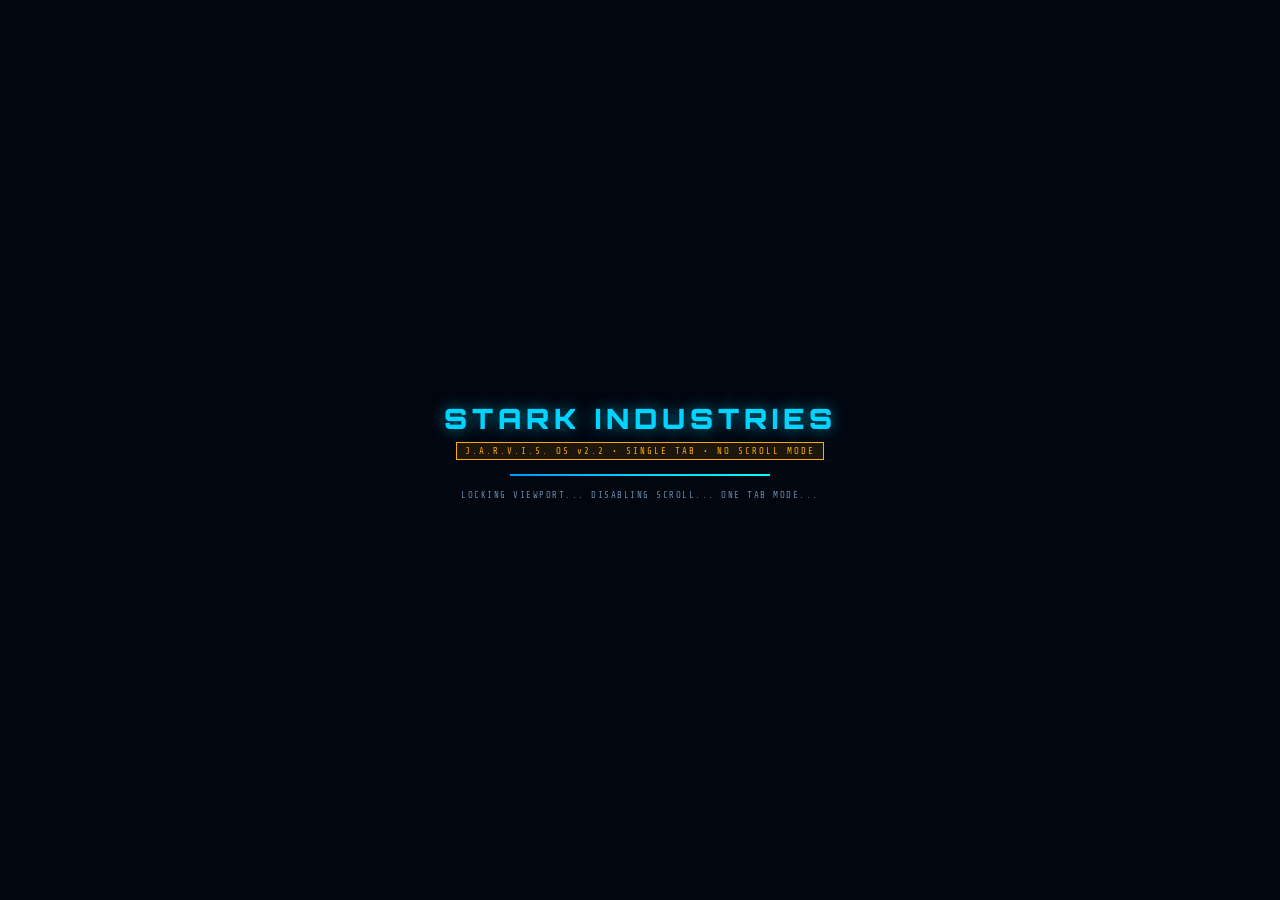
==== commit f6e4f177: "fix: TRUE single tab no scroll - v2.2 locked viewport overhaul User said 'its the same' - previous s" ====
--- a/frontend/index.html
+++ b/frontend/index.html
@@ -3,42 +3,42 @@
 <head>
     <meta charset="UTF-8">
     <meta name="viewport" content="width=device-width, initial-scale=1.0, maximum-scale=1.0, user-scalable=no">
-    <title>J.A.R.V.I.S. OS 2.0 - Stark Industries</title>
-    <link rel="stylesheet" href="style.css">
-    <link href="https://fonts.googleapis.com/css2?family=Orbitron:wght@400;600;800;900&family=Rajdhani:wght@300;400;600;700&family=Share+Tech+Mono&family=JetBrains+Mono:wght@400;600&display=swap" rel="stylesheet">
+    <title>J.A.R.V.I.S. OS 2.2 - SINGLE TAB • NO SCROLL • STARK</title>
+    <link rel="stylesheet" href="style.css?v=2.2-no-scroll">
+    <link href="https://fonts.googleapis.com/css2?family=Orbitron:wght@600;800;900&family=Rajdhani:wght@400;600;700&family=Share+Tech+Mono&display=swap" rel="stylesheet">
 </head>
-<body class="no-scroll">
-    <!-- Background -->
+<body class="no-scroll locked">
     <canvas id="bg-canvas"></canvas>
     <div class="bg-grid"></div>
     <div class="bg-vignette"></div>
 
-    <!-- Boot -->
     <div id="boot-screen">
         <div class="boot-content">
             <div class="boot-logo">STARK INDUSTRIES</div>
+            <div class="boot-subtitle">J.A.R.V.I.S. OS v2.2 • SINGLE TAB • NO SCROLL MODE</div>
             <div class="boot-bar"><div class="boot-fill"></div></div>
-            <div class="boot-text" id="boot-text">INITIALIZING J.A.R.V.I.S. OS...</div>
+            <div class="boot-text" id="boot-text">LOCKING VIEWPORT... DISABLING SCROLL... ONE TAB MODE...</div>
         </div>
     </div>
 
-    <!-- Single Tab OS - No Scroll -->
-    <div class="os-container single-viewport" id="os">
-        <!-- Header -->
-        <header class="os-header">
+    <!-- SINGLE TAB - LOCKED - NO SCROLL WHATSOEVER -->
+    <div class="os-container single-viewport-locked" id="os">
+        <header class="os-header locked-header">
             <div class="header-left">
                 <div class="stark-logo">
                     <span class="logo-icon">◉</span>
-                    <span class="logo-text">STARK INDUSTRIES</span>
-                    <span class="logo-sub">J.A.R.V.I.S. OS v2.0 • MARK XLII • SINGLE TAB • NO SCROLL</span>
+                    <span class="logo-text">J.A.R.V.I.S.</span>
+                    <span class="mode-badge">SINGLE TAB • NO SCROLL • LOCKED • v2.2</span>
                 </div>
             </div>
             <div class="header-center">
                 <div class="arc-status">
                     <div class="arc-mini"><div class="arc-glow"></div></div>
-                    <span id="power-level">POWER 98.4%</span>
+                    <span id="power-level">POWER 99.1%</span>
                     <span class="sep">|</span>
-                    <span id="threat-level" class="threat-low">THREAT: LOW</span>
+                    <span class="no-scroll-badge">⛔ NO SCROLL ACTIVE</span>
+                    <span class="sep">|</span>
+                    <span id="threat-level" class="threat-low">ONE TAB MODE</span>
                 </div>
             </div>
             <div class="header-right">
@@ -50,186 +50,82 @@
             </div>
         </header>
 
-        <!-- Main Grid - Single Viewport No Scroll -->
-        <div class="holo-grid no-scroll-grid">
-            <!-- LEFT -->
-            <div class="holo-col left-col no-scroll">
-                <div class="holo-panel vital-panel compact">
-                    <div class="panel-header compact">
-                        <span class="p-icon">◈</span>
-                        <span class="p-title">CORE VITALS</span>
-                        <span class="p-status">● LIVE</span>
-                    </div>
-                    <div class="vital-grid compact">
-                        <div class="vital-item"><div class="gauge small"><svg viewBox="0 0 100 100"><circle cx="50" cy="50" r="42" class="gauge-bg"/><circle cx="50" cy="50" r="42" class="gauge-fill" id="cpu-gauge-fill" stroke-dasharray="263" stroke-dashoffset="100"/><text x="50" y="54" class="gauge-text" id="cpu-gauge-text">45%</text></svg><span class="gauge-label">CPU</span></div></div>
-                        <div class="vital-item"><div class="gauge small"><svg viewBox="0 0 100 100"><circle cx="50" cy="50" r="42" class="gauge-bg"/><circle cx="50" cy="50" r="42" class="gauge-fill mem" id="mem-gauge-fill" stroke-dasharray="263" stroke-dashoffset="80"/><text x="50" y="54" class="gauge-text" id="mem-gauge-text">62%</text></svg><span class="gauge-label">MEM</span></div></div>
-                        <div class="vital-item"><div class="gauge small"><svg viewBox="0 0 100 100"><circle cx="50" cy="50" r="42" class="gauge-bg"/><circle cx="50" cy="50" r="42" class="gauge-fill power" id="power-gauge-fill" stroke-dasharray="263" stroke-dashoffset="20"/><text x="50" y="54" class="gauge-text" id="power-gauge-text">98%</text></svg><span class="gauge-label">PWR</span></div></div>
-                    </div>
-                    <div class="vital-bars compact">
-                        <div class="v-bar-item"><span>NET</span><div class="vb-track"><div class="vb-fill active" style="width:89%"></div></div><span>89ms</span></div>
-                        <div class="v-bar-item"><span>SAT</span><div class="vb-track"><div class="vb-fill" style="width:100%"></div></div><span>7 LINK</span></div>
+        <!-- LOCKED GRID - Absolutely no scroll -->
+        <div class="holo-grid locked-grid no-scroll-grid">
+            <!-- LEFT: 280px locked -->
+            <div class="holo-col left-col locked-col no-scroll">
+                <div class="holo-panel vital-panel locked-panel compact">
+                    <div class="panel-header locked-h"><span class="p-icon">◈</span><span class="p-title">CORE VITALS • LOCKED • NO SCROLL</span><span class="p-status">● LIVE</span></div>
+                    <div class="vital-grid locked-vitals">
+                        <div class="vital-item"><div class="gauge tiny"><svg viewBox="0 0 100 100"><circle cx="50" cy="50" r="42" class="gauge-bg"/><circle cx="50" cy="50" r="42" class="gauge-fill" id="cpu-gauge-fill" stroke-dasharray="263" stroke-dashoffset="100"/><text x="50" y="54" class="gauge-text" id="cpu-gauge-text">45%</text></svg><span class="gauge-label">CPU</span></div></div>
+                        <div class="vital-item"><div class="gauge tiny"><svg viewBox="0 0 100 100"><circle cx="50" cy="50" r="42" class="gauge-bg"/><circle cx="50" cy="50" r="42" class="gauge-fill mem" id="mem-gauge-fill" stroke-dasharray="263" stroke-dashoffset="80"/><text x="50" y="54" class="gauge-text" id="mem-gauge-text">62%</text></svg><span class="gauge-label">MEM</span></div></div>
+                        <div class="vital-item"><div class="gauge tiny"><svg viewBox="0 0 100 100"><circle cx="50" cy="50" r="42" class="gauge-bg"/><circle cx="50" cy="50" r="42" class="gauge-fill power" id="power-gauge-fill" stroke-dasharray="263" stroke-dashoffset="20"/><text x="50" y="54" class="gauge-text" id="power-gauge-text">98%</text></svg><span class="gauge-label">PWR</span></div></div>
                     </div>
                 </div>
 
-                <div class="holo-panel logs-panel flex-panel">
-                    <div class="panel-header compact">
-                        <span class="p-icon">≡</span>
-                        <span class="p-title">SYSTEM LOGS • LIVE</span>
-                        <span class="p-actions">
-                            <button class="p-btn" id="clear-logs-btn">✕</button>
-                            <button class="p-btn" id="pause-logs-btn">❚❚</button>
-                        </span>
-                    </div>
-                    <div class="logs-stream compact-logs" id="logs-stream"></div>
+                <div class="holo-panel logs-panel locked-panel flex-panel no-scroll-panel">
+                    <div class="panel-header locked-h"><span class="p-icon">≡</span><span class="p-title">LOGS • NO SCROLL • 8 LINES MAX</span><span class="p-status" id="log-counter">8/8</span></div>
+                    <div class="logs-stream locked-stream no-scroll-inner" id="logs-stream"></div>
                 </div>
 
-                <div class="holo-panel memory-panel compact-panel">
-                    <div class="panel-header compact">
-                        <span class="p-icon">⬢</span>
-                        <span class="p-title">MEMORY • ARENA</span>
-                        <span class="p-status" id="arena-msg-count">0</span>
-                    </div>
-                    <div class="panel-tabs compact-tabs">
-                        <button class="tab active" data-tab="memories">MEM</button>
-                        <button class="tab" data-tab="arena">ARENA</button>
-                        <button class="tab" data-tab="reminders">TASK</button>
-                    </div>
-                    <div class="tab-content active" id="tab-memories"><div id="memory-list" class="mem-list compact-mem"><div class="empty">Scanning cores...</div></div></div>
-                    <div class="tab-content" id="tab-arena"><div id="arena-conversation" class="mem-list compact-mem"><div class="empty">Workshop standby</div></div></div>
-                    <div class="tab-content" id="tab-reminders"><div id="reminder-list" class="mem-list compact-mem"><div class="empty">All clear</div></div></div>
+                <div class="holo-panel memory-panel locked-panel compact-panel no-scroll-panel">
+                    <div class="panel-header locked-h"><span class="p-icon">⬢</span><span class="p-title">MEM • ARENA • LOCKED</span><span class="p-status" id="arena-msg-count">0</span></div>
+                    <div class="panel-tabs locked-tabs"><button class="tab active" data-tab="memories">MEM</button><button class="tab" data-tab="arena">ARENA</button><button class="tab" data-tab="reminders">TASK</button></div>
+                    <div class="tab-content active locked-tab-content" id="tab-memories"><div id="memory-list" class="mem-list locked-mem no-scroll-inner"></div></div>
+                    <div class="tab-content locked-tab-content" id="tab-arena"><div id="arena-conversation" class="mem-list locked-mem no-scroll-inner"></div></div>
+                    <div class="tab-content locked-tab-content" id="tab-reminders"><div id="reminder-list" class="mem-list locked-mem no-scroll-inner"></div></div>
                 </div>
             </div>
 
-            <!-- CENTER - Reactor + Chat -->
-            <div class="holo-col center-col no-scroll">
-                <div class="reactor-chamber compact-reactor">
+            <!-- CENTER: Reactor + Chat - No Scroll -->
+            <div class="holo-col center-col locked-col no-scroll">
+                <div class="reactor-chamber locked-reactor no-scroll-panel">
                     <canvas id="core-canvas"></canvas>
                     <canvas id="globe-canvas"></canvas>
-                    <div class="reactor-core small-core">
-                        <div class="reactor-ring r1"></div>
-                        <div class="reactor-ring r2"></div>
-                        <div class="reactor-ring r3"></div>
-                        <div class="reactor-circle">
-                            <div class="reactor-inner"><div class="tri-ring"></div><div class="core-glow"></div><span class="core-letter">J</span></div>
-                            <div class="core-scanner"></div>
-                        </div>
+                    <div class="reactor-core locked-core">
+                        <div class="reactor-ring r1"></div><div class="reactor-ring r2"></div>
+                        <div class="reactor-circle"><div class="reactor-inner"><div class="tri-ring"></div><div class="core-glow"></div><span class="core-letter">J</span></div><div class="core-scanner"></div></div>
                         <div class="orbit orbit1"><span class="orbit-dot"></span></div>
-                        <div class="orbit orbit2"><span class="orbit-dot"></span></div>
                     </div>
-                    <div class="reactor-data compact-data">
-                        <div class="rd-item"><span class="rd-label">ARC</span><span class="rd-value" id="arc-output">102%</span></div>
-                        <div class="rd-item"><span class="rd-label">TEMP</span><span class="rd-value">3420K</span></div>
-                        <div class="rd-item"><span class="rd-label">STATUS</span><span class="rd-value online">NOMINAL</span></div>
-                    </div>
-                    <div class="voice-visualizer compact-vis" id="visualizer"></div>
+                    <div class="reactor-data locked-data"><span class="rd-item"><span class="rd-label">ARC</span><span class="rd-value" id="arc-output">102%</span></span><span class="rd-item"><span class="rd-label">MODE</span><span class="rd-value">ONE TAB</span></span><span class="rd-item"><span class="rd-label">SCROLL</span><span class="rd-value" style="color:#ff4444">DISABLED</span></span></div>
+                    <div class="voice-visualizer locked-vis" id="visualizer"></div>
                 </div>
 
-                <div class="state-indicator compact-state" id="state-indicator">
-                    <span class="state-dot" id="state-dot"></span>
-                    <span id="state-text">IDLE • Stark OS Ready • Single Tab • No Scroll</span>
-                    <span class="state-extra" id="mode-display">LOCAL</span>
-                </div>
+                <div class="state-indicator locked-state" id="state-indicator"><span class="state-dot" id="state-dot"></span><span id="state-text">SINGLE TAB • NO SCROLL • LOCKED VIEWPORT • v2.2</span><span class="state-extra" id="mode-display">ONE TAB</span></div>
 
-                <div class="chat-holo flex-chat">
-                    <div class="chat-stream compact-chat" id="chat-container"></div>
-                    <div class="chat-input-area compact-input">
-                        <div class="input-holo">
-                            <span class="input-prompt">›</span>
-                            <input type="text" id="user-input" placeholder="Command JARVIS... e.g., Open youtube, Status, Search AI news" autocomplete="off">
-                            <button id="send-btn" class="holo-send">SEND</button>
-                        </div>
-                        <div class="holo-controls compact-controls">
-                            <button id="mic-btn" class="holo-ctrl"><span>🎙</span><span>MIC OFF</span></button>
-                            <button id="voice-btn" class="holo-ctrl active"><span>🔊</span><span>VOICE</span></button>
-                            <button id="wake-btn" class="holo-ctrl wake active"><span>⚡</span><span>WAKE</span></button>
-                            <button id="clear-btn" class="holo-ctrl"><span>⌫</span><span>CLR</span></button>
-                        </div>
-                        <div class="suggestions compact-sugs" id="suggestions">
-                            <span class="sug" data-cmd="Open youtube.com">YT</span>
-                            <span class="sug" data-cmd="Open google.com">GG</span>
-                            <span class="sug" data-cmd="What's the weather?">WX</span>
-                            <span class="sug" data-cmd="System status report">SYS</span>
-                            <span class="sug" data-cmd="Search AI news">SRCH</span>
-                            <span class="sug" data-cmd="Arena link status">LINK</span>
-                        </div>
+                <div class="chat-holo locked-chat flex-chat no-scroll-panel">
+                    <div class="chat-stream locked-chat-stream no-scroll-inner" id="chat-container"></div>
+                    <div class="chat-input-area locked-input compact-input no-scroll-panel">
+                        <div class="input-holo"><span class="input-prompt">›</span><input type="text" id="user-input" placeholder="Single tab, no scroll - command JARVIS..." autocomplete="off"><button id="send-btn" class="holo-send">SEND</button></div>
+                        <div class="holo-controls locked-controls"><button id="mic-btn" class="holo-ctrl"><span>🎙</span><span>MIC</span></button><button id="voice-btn" class="holo-ctrl active"><span>🔊</span><span>VOICE</span></button><button id="wake-btn" class="holo-ctrl wake active"><span>⚡</span><span>WAKE</span></button><button id="clear-btn" class="holo-ctrl"><span>⌫</span><span>CLR</span></button></div>
+                        <div class="suggestions locked-sugs"><span class="sug" data-cmd="Open youtube.com">YT</span><span class="sug" data-cmd="Open google.com">GG</span><span class="sug" data-cmd="System status">SYS</span><span class="sug" data-cmd="Search AI">SRCH</span></div>
                     </div>
                 </div>
             </div>
 
-            <!-- RIGHT - Single Tab Browser Only -->
-            <div class="holo-col right-col no-scroll">
-                <!-- SINGLE TAB BROWSER -->
-                <div class="holo-panel browser-panel single-tab-browser flex-browser">
-                    <div class="panel-header compact browser-header-ui">
-                        <span class="p-icon">◨</span>
-                        <span class="p-title">STARK BROWSER • SINGLE TAB • BUILT-IN</span>
-                        <span class="p-status" id="browser-status">READY</span>
-                    </div>
-                    <div class="browser-toolbar compact-toolbar">
-                        <div class="bt-group">
-                            <button class="bt-btn" id="browser-back">‹</button>
-                            <button class="bt-btn" id="browser-forward">›</button>
-                            <button class="bt-btn" id="browser-reload">↻</button>
-                            <button class="bt-btn" id="browser-home">⌂</button>
-                        </div>
-                        <div class="bt-url-wrap">
-                            <span class="bt-secure">🔒</span>
-                            <input type="text" id="browser-url" placeholder="URL or search - single tab, no scroll page" value="https://duckduckgo.com">
-                            <button class="bt-go" id="browser-go">GO</button>
-                        </div>
-                        <div class="bt-group">
-                            <button class="bt-btn" id="browser-proxy-toggle">🛰</button>
-                            <button class="bt-btn" id="browser-popout">⧉</button>
-                        </div>
-                    </div>
-                    <!-- NO TABS - Single Tab Only as Requested -->
-                    <div class="browser-viewport single-viewport-browser" id="browser-viewport">
-                        <iframe id="browser-frame" src="https://duckduckgo.com" sandbox="allow-same-origin allow-scripts allow-popups allow-forms allow-downloads" allow="fullscreen"></iframe>
-                        <div id="browser-proxy-view" class="proxy-view hidden"></div>
-                        <div id="browser-loading" class="browser-loading hidden"><div class="b-loader"></div><span>LOADING...</span></div>
-                    </div>
-                    <div class="browser-footer compact-footer">
-                        <span>Single Tab • No Page Scroll • All in One Viewport • Stark Secure</span>
-                    </div>
+            <!-- RIGHT: Single Tab Browser - Locked -->
+            <div class="holo-col right-col locked-col no-scroll">
+                <div class="holo-panel browser-panel locked-browser single-tab-browser flex-browser no-scroll-panel">
+                    <div class="panel-header locked-h browser-header-ui"><span class="p-icon">◨</span><span class="p-title">BROWSER • ONE TAB ONLY • NO SCROLL PAGE • LOCKED</span><span class="p-status" id="browser-status">SINGLE TAB</span></div>
+                    <div class="browser-toolbar locked-toolbar"><div class="bt-group"><button class="bt-btn" id="browser-back">‹</button><button class="bt-btn" id="browser-forward">›</button><button class="bt-btn" id="browser-reload">↻</button><button class="bt-btn" id="browser-home">⌂</button></div><div class="bt-url-wrap"><span class="bt-secure">🔒</span><input type="text" id="browser-url" value="https://duckduckgo.com"><button class="bt-go" id="browser-go">GO</button></div><div class="bt-group"><button class="bt-btn" id="browser-proxy-toggle">🛰</button><button class="bt-btn" id="browser-popout">⧉</button></div></div>
+                    <div class="browser-viewport locked-browser-viewport single-viewport-browser no-scroll-panel" id="browser-viewport"><iframe id="browser-frame" src="https://duckduckgo.com" sandbox="allow-same-origin allow-scripts allow-popups allow-forms allow-downloads"></iframe><div id="browser-proxy-view" class="proxy-view hidden"></div><div id="browser-loading" class="browser-loading hidden"><div class="b-loader"></div><span>SINGLE TAB LOADING...</span></div></div>
+                    <div class="browser-footer locked-footer"><span>⛔ NO SCROLL • ONE TAB ONLY • LOCKED VIEWPORT • NO PAGE SCROLL • v2.2</span></div>
                 </div>
 
-                <!-- Intel + Tools in Tabs but No Scroll Page -->
-                <div class="holo-panel intel-panel compact-intel flex-intel">
-                    <div class="panel-header compact">
-                        <span class="p-icon">◧</span>
-                        <span class="p-title">INTEL • TOOLS • LOGS</span>
-                        <span class="p-status" id="intel-count">0</span>
-                    </div>
-                    <div class="dual-tabs compact-tabs">
-                        <button class="dual-tab active" data-dual="intel">INTEL</button>
-                        <button class="dual-tab" data-dual="tools">TOOLS</button>
-                        <button class="dual-tab" data-dual="files">FILES</button>
-                        <button class="dual-tab" data-dual="terminal">TERM</button>
-                    </div>
-                    <div class="dual-content active" id="dual-intel">
-                        <div class="intel-search compact-search">
-                            <input type="text" id="intel-search-input" placeholder="Search web...">
-                            <button id="intel-search-btn">GO</button>
-                        </div>
-                        <div class="intel-results compact-results" id="intel-results"><div class="empty-intel">Awaiting query<br><small>Search opens in browser same tab</small></div></div>
-                    </div>
-                    <div class="dual-content" id="dual-tools"><div id="tool-log" class="tool-log compact-log"><div class="log-empty">Awaiting cmds</div></div></div>
-                    <div class="dual-content" id="dual-files">
-                        <div class="file-toolbar compact-toolbar"><input type="text" id="file-path-input" value="."><button id="file-list-btn">LS</button></div>
-                        <div id="file-explorer" class="file-explorer compact-explorer"><div class="empty">LS to list</div></div>
-                    </div>
-                    <div class="dual-content" id="dual-terminal"><div id="terminal-output" class="terminal-output compact-term">STARK OS v2.1 Single Tab<br>› </div><div class="terminal-input-wrap"><span>›</span><input type="text" id="terminal-input" placeholder="cmd..."></div></div>
+                <div class="holo-panel intel-panel locked-panel flex-intel no-scroll-panel compact-intel">
+                    <div class="panel-header locked-h"><span class="p-icon">◧</span><span class="p-title">INTEL • TOOLS • FILES • TERM • ONE TAB</span><span class="p-status" id="intel-count">LOCKED</span></div>
+                    <div class="dual-tabs locked-tabs"><button class="dual-tab active" data-dual="intel">INTEL</button><button class="dual-tab" data-dual="tools">TOOLS</button><button class="dual-tab" data-dual="files">FILES</button><button class="dual-tab" data-dual="terminal">TERM</button></div>
+                    <div class="dual-content active locked-dual-content" id="dual-intel"><div class="intel-search locked-search"><input type="text" id="intel-search-input" placeholder="Search..."><button id="intel-search-btn">GO</button></div><div class="intel-results locked-results no-scroll-inner" id="intel-results"><div class="empty-intel">ONE TAB MODE<br>No scroll page</div></div></div>
+                    <div class="dual-content locked-dual-content" id="dual-tools"><div id="tool-log" class="tool-log locked-log no-scroll-inner"><div class="log-empty">Awaiting cmds - locked - no scroll</div></div></div>
+                    <div class="dual-content locked-dual-content" id="dual-files"><div class="file-toolbar locked-toolbar"><input type="text" id="file-path-input" value="."><button id="file-list-btn">LS</button></div><div id="file-explorer" class="file-explorer locked-explorer no-scroll-inner"><div class="empty">LS - one tab</div></div></div>
+                    <div class="dual-content locked-dual-content" id="dual-terminal"><div id="terminal-output" class="terminal-output locked-term no-scroll-inner">STARK OS v2.2 SINGLE TAB<br>NO SCROLL MODE<br>Type help<br>› </div><div class="terminal-input-wrap locked-term-input"><span>›</span><input type="text" id="terminal-input" placeholder="cmd..."></div></div>
                 </div>
             </div>
         </div>
 
-        <footer class="os-footer compact-footer-bar">
-            <div class="footer-left"><span>STARK ©2026 • SINGLE TAB • NO SCROLL • ALL IN ONE VIEWPORT</span><span class="sep">•</span><span id="arena-footer">ARENA: LINKED</span></div>
-            <div class="footer-center"><span class="foot-stat">UP:<span id="uptime">00:00</span></span><span class="foot-stat">Q:<span id="query-count">0</span></span><span class="foot-stat">MEM:<span id="footer-mem">62%</span></span></div>
-            <div class="footer-right"><span>J.A.R.V.I.S. MARK XLII • REAL HUD • BROWSER • LOGS • ONE TAB</span></div>
-        </footer>
+        <footer class="os-footer locked-footer-bar"><div class="footer-left"><span>⛔ NO SCROLL • SINGLE TAB • LOCKED VIEWPORT • v2.2 • STARK ©2026 • ALL IN ONE TAB</span><span id="arena-footer">ARENA: LINKED • NO SCROLL</span></div><div class="footer-center"><span class="foot-stat">UP:<span id="uptime">00:00</span> Q:<span id="query-count">0</span> ONE TAB LOCKED</span></div><div class="footer-right"><span>JARVIS • ONE TAB • NO SCROLL • BROWSER • LOGS • LOCKED • v2.2</span></div></footer>
     </div>
 
-    <script src="app.js"></script>
+    <script src="app.js?v=2.2-no-scroll"></script>
 </body>
 </html>
--- a/frontend/style.css
+++ b/frontend/style.css
@@ -1,258 +1,209 @@
-/* JARVIS OS 2.1 - Single Tab, No Scroll, All in One Viewport */
-:root {
-  --blue:#00d4ff; --blue-dark:#0096ff; --blue-glow:rgba(0,212,255,0.6); --cyan:#00ffff;
-  --bg:#02060f; --panel-bg:rgba(6,18,35,0.88); --panel-border:rgba(0,212,255,0.22);
-  --text:#c8f0ff; --text-dim:#6a8aaa; --text-bright:#e0f8ff; --green:#00ff88; --orange:#ffaa00; --red:#ff3b3b;
-  --grid-color:rgba(0,212,255,0.04);
-}
-*{margin:0;padding:0;box-sizing:border-box;scrollbar-width:none!important;}
-*::-webkit-scrollbar{display:none!important;width:0!important;height:0!important;}
-html,body{height:100vh!important;width:100vw!important;overflow:hidden!important;position:fixed!important;inset:0!important;}
-body{font-family:'Rajdhani',sans-serif;background:radial-gradient(ellipse at center,#0a1a35 0%,#02060f 75%);color:var(--text);overscroll-behavior:none;touch-action:none;}
-.no-scroll{overflow:hidden!important;}
-
-/* Bg */
-#bg-canvas{position:fixed;inset:0;width:100vw;height:100vh;z-index:0;pointer-events:none;}
-.bg-grid{position:fixed;inset:0;background-image:linear-gradient(var(--grid-color) 1px,transparent 1px),linear-gradient(90deg,var(--grid-color)1px,transparent 1px);background-size:90px 90px;z-index:0;pointer-events:none;}
-.bg-vignette{position:fixed;inset:0;background:radial-gradient(ellipse at center,transparent 45%,rgba(2,6,15,0.85) 90%);pointer-events:none;z-index:1;}
-
-/* Boot */
-#boot-screen{position:fixed;inset:0;z-index:10000;background:#02060f;display:flex;align-items:center;justify-content:center;transition:opacity 0.6s;}
-#boot-screen.hidden{opacity:0;pointer-events:none;}
+/* JARVIS OS v2.2 - SINGLE TAB, NO SCROLL, ABSOLUTELY LOCKED - v2.2 */
+:root{--blue:#00d4ff;--blue-dark:#0096ff;--blue-glow:rgba(0,212,255,0.6);--cyan:#00ffff;--bg:#02060f;--panel-bg:rgba(6,18,35,0.92);--panel-border:rgba(0,212,255,0.25);--text:#c8f0ff;--text-dim:#6a8aaa;--text-bright:#e0f8ff;--green:#00ff88;--orange:#ffaa00;--red:#ff3b3b;--grid-color:rgba(0,212,255,0.05);}
+*{margin:0;padding:0;box-sizing:border-box;scrollbar-width:none!important;scroll-behavior:auto!important;}
+*::-webkit-scrollbar{display:none!important;width:0!important;height:0!important;background:transparent!important;}
+html{height:100vh!important;max-height:100vh!important;width:100vw!important;max-width:100vw!important;overflow:hidden!important;position:fixed!important;inset:0!important;overscroll-behavior:none!important;touch-action:none!important;}
+body{height:100vh!important;max-height:100vh!important;width:100vw!important;max-width:100vw!important;overflow:hidden!important;position:fixed!important;inset:0!important;font-family:'Rajdhani',sans-serif;background:radial-gradient(ellipse at center,#0a1a35 0%,#02060f 80%);color:var(--text);overscroll-behavior:none!important;touch-action:none!important;}
+.no-scroll,.locked{overflow:hidden!important;position:fixed!important;overscroll-behavior:none!important;}
+#bg-canvas{position:fixed!important;inset:0!important;width:100vw!important;height:100vh!important;z-index:0!important;pointer-events:none!important;}
+.bg-grid{position:fixed!important;inset:0!important;background-image:linear-gradient(var(--grid-color) 1px,transparent 1px),linear-gradient(90deg,var(--grid-color) 1px,transparent 1px);background-size:80px 80px;z-index:0;pointer-events:none;}
+.bg-vignette{position:fixed!important;inset:0!important;background:radial-gradient(ellipse at center,transparent 50%,rgba(2,6,15,0.9) 90%);pointer-events:none;z-index:1;}
+#boot-screen{position:fixed!important;inset:0!important;z-index:10000!important;background:#02060f!important;display:flex!important;align-items:center!important;justify-content:center!important;transition:opacity 0.5s;}
+#boot-screen.hidden{opacity:0!important;pointer-events:none!important;}
 .boot-content{text-align:center;}
-.boot-logo{font-family:'Orbitron',monospace;font-size:32px;font-weight:900;letter-spacing:6px;color:var(--blue);text-shadow:0 0 20px var(--blue-glow);animation:boot-pulse 1.2s infinite alternate;}
-.boot-bar{width:280px;height:2px;background:rgba(0,212,255,0.15);margin:16px auto;overflow:hidden;}
-.boot-fill{height:100%;width:0%;background:linear-gradient(90deg,var(--blue-dark),var(--blue),var(--cyan));box-shadow:0 0 10px var(--blue);animation:boot-load 2.2s ease forwards;}
-.boot-text{font-family:'Share Tech Mono',monospace;font-size:10px;letter-spacing:2px;color:var(--text-dim);}
-@keyframes boot-pulse{from{opacity:0.8;text-shadow:0 0 8px var(--blue-glow);}to{opacity:1;text-shadow:0 0 25px var(--blue-glow),0 0 50px var(--blue-glow);}}
+.boot-logo{font-family:'Orbitron',monospace;font-size:28px;font-weight:900;letter-spacing:5px;color:var(--blue);text-shadow:0 0 15px var(--blue-glow);animation:boot-pulse 1s infinite alternate;}
+.boot-subtitle{font-family:'Share Tech Mono',monospace;font-size:9px;color:var(--orange);letter-spacing:2px;margin-top:6px;border:1px solid var(--orange);padding:3px 8px;display:inline-block;background:rgba(255,170,0,0.1);}
+.boot-bar{width:260px;height:2px;background:rgba(0,212,255,0.12);margin:14px auto;overflow:hidden;}
+.boot-fill{height:100%;width:0%;background:linear-gradient(90deg,var(--blue-dark),var(--blue),var(--cyan));box-shadow:0 0 8px var(--blue);animation:boot-load 2s ease forwards;}
+.boot-text{font-family:'Share Tech Mono',monospace;font-size:9px;letter-spacing:1.5px;color:var(--text-dim);}
+@keyframes boot-pulse{from{opacity:0.8;text-shadow:0 0 8px var(--blue-glow);}to{opacity:1;text-shadow:0 0 20px var(--blue-glow),0 0 40px var(--blue-glow);}}
 @keyframes boot-load{to{width:100%;}}
 
-/* OS Container - Single Viewport Lock */
-.os-container.single-viewport{
-  position:fixed!important;inset:0!important;width:100vw!important;height:100vh!important;
-  display:flex!important;flex-direction:column!important;overflow:hidden!important;
-  opacity:0;transform:scale(0.98);transition:all 0.6s ease 0.2s;
+/* SINGLE VIEWPORT LOCKED - ABSOLUTELY NO SCROLL */
+.os-container.single-viewport-locked{
+  position:fixed!important;inset:0!important;width:100vw!important;height:100vh!important;max-width:100vw!important;max-height:100vh!important;
+  display:flex!important;flex-direction:column!important;overflow:hidden!important;opacity:0;transform:scale(0.97);transition:all 0.5s ease 0.1s;
 }
 .os-container.visible{opacity:1!important;transform:scale(1)!important;}
-
-/* Header - Fixed 42px */
-.os-header{
-  height:42px!important;min-height:42px!important;max-height:42px!important;
-  display:grid!important;grid-template-columns:1fr auto 1fr;align-items:center;
-  padding:0 14px;background:linear-gradient(180deg,rgba(5,15,35,0.98),rgba(3,10,25,0.92));
-  border-bottom:1px solid var(--panel-border);backdrop-filter:blur(20px);flex-shrink:0!important;overflow:hidden!important;
+.locked-header{
+  height:40px!important;min-height:40px!important;max-height:40px!important;
+  display:grid!important;grid-template-columns:280px 1fr 260px!important;align-items:center!important;
+  padding:0 12px!important;background:linear-gradient(180deg,rgba(5,15,35,0.98),rgba(3,10,25,0.95))!important;
+  border-bottom:2px solid var(--orange)!important;backdrop-filter:blur(20px)!important;flex-shrink:0!important;overflow:hidden!important;
 }
-.os-header::after{content:'';position:absolute;bottom:0;left:0;right:0;height:1px;background:linear-gradient(90deg,transparent,var(--blue),transparent);box-shadow:0 0 8px var(--blue);}
-.stark-logo{display:flex;align-items:center;gap:10px;overflow:hidden;}
-.logo-icon{font-size:18px;color:var(--blue);text-shadow:0 0 8px var(--blue);}
-.logo-text{font-family:'Orbitron',monospace;font-weight:800;font-size:12px;letter-spacing:2px;color:var(--blue);white-space:nowrap;}
-.logo-sub{font-family:'Share Tech Mono',monospace;font-size:7px;color:var(--text-dim);letter-spacing:1px;white-space:nowrap;}
-.arc-status{display:flex;align-items:center;gap:10px;font-family:'Share Tech Mono',monospace;font-size:10px;}
-.arc-mini{width:16px;height:16px;border-radius:50%;background:radial-gradient(circle,var(--blue),transparent);border:1px solid var(--blue);position:relative;flex-shrink:0;}
-.arc-glow{position:absolute;inset:-3px;border-radius:50%;border:1px solid var(--blue);animation:pulse-ring 2s infinite;}
+.mode-badge{font-family:'Orbitron',monospace;font-size:7px;color:var(--orange);border:1px solid var(--orange);padding:2px 5px;background:rgba(255,170,0,0.12);letter-spacing:0.5px;margin-left:8px;animation:blink 1.5s infinite;}
+.no-scroll-badge{color:var(--red)!important;font-weight:700!important;animation:blink 1s infinite!important;border:1px solid var(--red);padding:1px 4px;background:rgba(255,59,59,0.1);}
+@keyframes blink{0%,100%{opacity:1;}50%{opacity:0.5;}}
+.stark-logo{display:flex;align-items:center;gap:8px;overflow:hidden;}
+.logo-icon{font-size:16px;color:var(--blue);text-shadow:0 0 8px var(--blue);}
+.logo-text{font-family:'Orbitron',monospace;font-weight:800;font-size:11px;letter-spacing:2px;color:var(--blue);white-space:nowrap;}
+.arc-status{display:flex;align-items:center;gap:8px;font-family:'Share Tech Mono',monospace;font-size:9px;}
+.arc-mini{width:14px;height:14px;border-radius:50%;background:radial-gradient(circle,var(--blue),transparent);border:1px solid var(--blue);position:relative;flex-shrink:0;}
+.arc-glow{position:absolute;inset:-3px;border-radius:50%;border:1px solid var(--blue);animation:pulse-ring 1.8s infinite;}
 .threat-low{color:var(--green);text-shadow:0 0 4px var(--green);}
 .sep{color:var(--text-dim);}
-.header-stats{display:flex;gap:12px;justify-content:flex-end;font-family:'Share Tech Mono',monospace;font-size:10px;overflow:hidden;}
-.h-stat{display:flex;align-items:center;gap:5px;color:var(--text-dim);white-space:nowrap;}
-.dot{width:6px;height:6px;border-radius:50%;background:var(--text-dim);box-shadow:0 0 4px currentColor;flex-shrink:0;}
+.header-stats{display:flex;gap:10px;justify-content:flex-end;font-family:'Share Tech Mono',monospace;font-size:9px;overflow:hidden;}
+.h-stat{display:flex;align-items:center;gap:4px;color:var(--text-dim);white-space:nowrap;font-size:8px;}
+.dot{width:5px;height:5px;border-radius:50%;background:var(--text-dim);box-shadow:0 0 3px currentColor;flex-shrink:0;}
 .dot.online{background:var(--green);color:var(--green);animation:pulse-dot 2s infinite;}
-@keyframes pulse-dot{0%,100%{opacity:1;}50%{opacity:0.6;}}
-@keyframes pulse-ring{0%{transform:scale(1);opacity:0.7;}100%{transform:scale(1.4);opacity:0;}}
-
-/* Main Grid - No Scroll, Single Viewport */
-.holo-grid.no-scroll-grid{
-  flex:1!important;min-height:0!important;max-height:calc(100vh - 42px - 24px)!important;
-  display:grid!important;grid-template-columns:300px 1fr 420px!important;gap:1px!important;
-  background:var(--panel-border);overflow:hidden!important;width:100%!important;
+@keyframes pulse-dot{0%,100%{opacity:1;}50%{opacity:0.5;}}
+@keyframes pulse-ring{0%{transform:scale(1);opacity:0.7;}100%{transform:scale(1.5);opacity:0;}}
+
+/* LOCKED GRID - ONE TAB NO SCROLL */
+.locked-grid.no-scroll-grid{
+  flex:1!important;min-height:0!important;max-height:calc(100vh - 40px - 22px)!important;height:calc(100vh - 40px - 22px)!important;
+  display:grid!important;grid-template-columns:280px 1fr 380px!important;gap:1px!important;
+  background:var(--panel-border)!important;overflow:hidden!important;width:100vw!important;max-width:100vw!important;
+  overscroll-behavior:none!important;touch-action:none!important;
 }
-.holo-col.no-scroll{
-  display:flex!important;flex-direction:column!important;gap:1px!important;
-  background:var(--panel-border);overflow:hidden!important;min-height:0!important;max-height:100%!important;
-}
-
-.holo-panel{
-  background:var(--panel-bg);backdrop-filter:blur(14px);position:relative;overflow:hidden!important;
-  border:1px solid rgba(0,212,255,0.15);display:flex;flex-direction:column;min-height:0!important;
-}
-.holo-panel::before{content:'';position:absolute;top:0;left:0;right:0;height:1px;background:linear-gradient(90deg,transparent,rgba(0,212,255,0.4),transparent);}
-.panel-header.compact{
-  display:flex;align-items:center;gap:8px;padding:6px 10px;
-  background:linear-gradient(90deg,rgba(0,212,255,0.07),transparent);
-  border-bottom:1px solid rgba(0,212,255,0.12);
-  font-family:'Orbitron',monospace;font-size:9px;letter-spacing:1px;color:var(--blue);flex-shrink:0!important;height:28px!important;min-height:28px!important;
-}
-.p-icon{font-size:12px;text-shadow:0 0 6px var(--blue);}
+.locked-col.no-scroll{display:flex!important;flex-direction:column!important;gap:1px!important;background:var(--panel-border)!important;overflow:hidden!important;min-height:0!important;max-height:100%!important;overscroll-behavior:none!important;}
+.holo-panel.locked-panel{background:var(--panel-bg)!important;backdrop-filter:blur(12px)!important;position:relative!important;overflow:hidden!important;border:1px solid rgba(0,212,255,0.18)!important;display:flex!important;flex-direction:column!important;min-height:0!important;overscroll-behavior:none!important;}
+.panel-header.locked-h{display:flex!important;align-items:center!important;gap:6px!important;padding:5px 8px!important;background:linear-gradient(90deg,rgba(255,170,0,0.08),rgba(0,212,255,0.06),transparent)!important;border-bottom:1px solid rgba(0,212,255,0.12)!important;font-family:'Orbitron',monospace!important;font-size:8px!important;letter-spacing:0.8px!important;color:var(--blue)!important;flex-shrink:0!important;height:26px!important;min-height:26px!important;max-height:26px!important;overflow:hidden!important;}
+.p-icon{font-size:11px;text-shadow:0 0 5px var(--blue);flex-shrink:0;}
 .p-title{flex:1;white-space:nowrap;overflow:hidden;text-overflow:ellipsis;}
-.p-status{font-family:'Share Tech Mono',monospace;font-size:8px;color:var(--green);white-space:nowrap;}
-.p-actions{display:flex;gap:4px;}
-.p-btn{width:18px;height:18px;border:1px solid rgba(0,212,255,0.15);background:rgba(0,212,255,0.05);color:var(--text-dim);cursor:pointer;font-size:9px;border-radius:2px;}
-
-/* Left */
-.vital-panel.compact{flex-shrink:0!important;}
-.vital-grid.compact{display:grid;grid-template-columns:1fr 1fr 1fr;gap:6px;padding:8px;}
-.gauge.small{width:56px;height:56px;margin:0 auto;position:relative;}
+.p-status{font-family:'Share Tech Mono',monospace;font-size:7px;color:var(--green);white-space:nowrap;flex-shrink:0;}
+.p-actions{display:flex;gap:3px;flex-shrink:0;}
+.p-btn{width:16px;height:16px;border:1px solid rgba(0,212,255,0.12);background:rgba(0,212,255,0.04);color:var(--text-dim);cursor:pointer;font-size:8px;border-radius:2px;}
+
+/* Vitals locked tiny */
+.locked-vitals{display:grid!important;grid-template-columns:1fr 1fr 1fr!important;gap:4px!important;padding:6px!important;flex-shrink:0!important;}
+.gauge.tiny{width:48px!important;height:48px!important;margin:0 auto!important;position:relative!important;}
 .gauge svg{width:100%;height:100%;transform:rotate(-90deg);}
-.gauge-bg{fill:none;stroke:rgba(255,255,255,0.06);stroke-width:5;}
-.gauge-fill{fill:none;stroke:var(--blue);stroke-width:5;stroke-linecap:round;filter:drop-shadow(0 0 4px var(--blue));transition:stroke-dashoffset 0.6s;}
-.gauge-fill.mem{stroke:var(--cyan);}.gauge-fill.power{stroke:var(--green);}
-.gauge-text{font-family:'Orbitron',monospace;font-size:12px;fill:var(--text-bright);text-anchor:middle;transform:rotate(90deg);transform-origin:50% 50%;font-weight:700;}
-.gauge-label{display:block;margin-top:2px;font-family:'Share Tech Mono',monospace;font-size:7px;color:var(--text-dim);letter-spacing:0.5px;text-align:center;}
-.vital-bars.compact{padding:0 10px 6px;display:flex;flex-direction:column;gap:4px;}
-.v-bar-item{display:grid;grid-template-columns:32px 1fr 42px;gap:6px;align-items:center;font-family:'Share Tech Mono',monospace;font-size:8px;color:var(--text-dim);}
-.vb-track{height:3px;background:rgba(255,255,255,0.07);border-radius:2px;overflow:hidden;}
-.vb-fill{height:100%;background:linear-gradient(90deg,var(--blue-dark),var(--blue));box-shadow:0 0 4px var(--blue);}
-.vb-fill.active{animation:vb-glow 1.2s infinite alternate;}
-@keyframes vb-glow{from{box-shadow:0 0 3px var(--blue);}to{box-shadow:0 0 8px var(--blue);}}
-
-.logs-panel.flex-panel{flex:1.2!important;min-height:0!important;display:flex!important;flex-direction:column!important;}
-.logs-stream.compact-logs{flex:1!important;overflow:hidden!important;overflow-y:auto!important;padding:6px 8px;font-family:'JetBrains Mono',monospace;font-size:9px;line-height:1.4;background:rgba(0,5,15,0.45);min-height:0!important;}
-.log-line{display:flex;gap:6px;padding:1px 0;border-bottom:1px solid rgba(255,255,255,0.02);animation:log-in 0.15s ease;}
-.log-line .lt{color:var(--text-dim);font-size:8px;min-width:50px;flex-shrink:0;}
-.log-line .ll{min-width:28px;font-weight:600;font-size:8px;flex-shrink:0;}
-.log-line .ll.INFO{color:var(--blue);} .log-line .ll.WARN{color:var(--orange);} .log-line .ll.SYS{color:var(--green);} .log-line .ll.CORE{color:var(--cyan);} .log-line .ll.NET{color:#aa88ff;} .log-line .ls{color:#5a7a9a;min-width:32px;font-size:7px;flex-shrink:0;} .log-line .lm{color:var(--text);flex:1;white-space:nowrap;overflow:hidden;text-overflow:ellipsis;}
-@keyframes log-in{from{opacity:0;transform:translateX(-3px);}to{opacity:1;transform:translateX(0);}}
-
-.memory-panel.compact-panel{flex:0.9!important;min-height:0!important;display:flex!important;flex-direction:column!important;flex-shrink:0!important;}
-.panel-tabs.compact-tabs{display:flex;background:rgba(0,0,0,0.25);border-bottom:1px solid rgba(0,212,255,0.08);flex-shrink:0!important;height:24px!important;}
-.tab{flex:1;padding:4px;background:transparent;border:none;border-bottom:2px solid transparent;color:var(--text-dim);font-family:'Share Tech Mono',monospace;font-size:8px;cursor:pointer;}
-.tab.active{color:var(--blue);border-bottom-color:var(--blue);background:rgba(0,212,255,0.06);}
-.tab-content{display:none!important;flex:1!important;overflow:hidden!important;min-height:0!important;}
+.gauge-bg{fill:none;stroke:rgba(255,255,255,0.05);stroke-width:4;}
+.gauge-fill{fill:none;stroke:var(--blue);stroke-width:4;stroke-linecap:round;filter:drop-shadow(0 0 3px var(--blue));transition:stroke-dashoffset 0.5s;}
+.gauge-fill.mem{stroke:var(--cyan);} .gauge-fill.power{stroke:var(--green);}
+.gauge-text{font-family:'Orbitron',monospace;font-size:10px;fill:var(--text-bright);text-anchor:middle;transform:rotate(90deg);transform-origin:50% 50%;font-weight:700;}
+.gauge-label{display:block;margin-top:1px;font-family:'Share Tech Mono',monospace;font-size:6px;color:var(--text-dim);text-align:center;}
+
+/* Logs locked - 8 lines max, no scroll */
+.logs-panel.flex-panel{flex:1!important;min-height:0!important;max-height:35%!important;display:flex!important;flex-direction:column!important;overflow:hidden!important;}
+.logs-stream.locked-stream.no-scroll-inner{flex:1!important;overflow:hidden!important;overflow-y:hidden!important;overflow-x:hidden!important;padding:4px 6px!important;font-family:'JetBrains Mono',monospace!important;font-size:8px!important;line-height:1.3!important;background:rgba(0,5,15,0.4)!important;min-height:0!important;max-height:100%!important;overscroll-behavior:none!important;}
+.log-line{display:flex!important;gap:4px!important;padding:1px 0!important;border-bottom:1px solid rgba(255,255,255,0.02)!important;overflow:hidden!important;white-space:nowrap!important;}
+.log-line .lt{color:var(--text-dim);font-size:7px;min-width:44px;flex-shrink:0;}
+.log-line .ll{min-width:24px;font-weight:600;font-size:7px;flex-shrink:0;}
+.log-line .ll.INFO{color:var(--blue);} .log-line .ll.WARN{color:var(--orange);} .log-line .ll.SYS{color:var(--green);} .log-line .ll.CORE{color:var(--cyan);} .log-line .ll.NET{color:#aa88ff;}
+.log-line .ls{color:#5a7a9a;min-width:28px;font-size:6px;flex-shrink:0;}
+.log-line .lm{color:var(--text);flex:1;overflow:hidden;text-overflow:ellipsis;white-space:nowrap;}
+
+.memory-panel.locked-panel.compact-panel{flex:0.8!important;min-height:0!important;max-height:32%!important;display:flex!important;flex-direction:column!important;overflow:hidden!important;flex-shrink:0!important;}
+.panel-tabs.locked-tabs{display:flex!important;background:rgba(0,0,0,0.2)!important;border-bottom:1px solid rgba(0,212,255,0.06)!important;flex-shrink:0!important;height:20px!important;min-height:20px!important;max-height:20px!important;}
+.tab{flex:1;padding:3px;background:transparent;border:none;border-bottom:2px solid transparent;color:var(--text-dim);font-family:'Share Tech Mono',monospace;font-size:7px;cursor:pointer;}
+.tab.active{color:var(--blue);border-bottom-color:var(--blue);background:rgba(0,212,255,0.05);}
+.tab-content{display:none!important;flex:1!important;min-height:0!important;max-height:100%!important;overflow:hidden!important;}
 .tab-content.active{display:flex!important;flex-direction:column!important;}
-.mem-list.compact-mem{flex:1!important;overflow-y:auto!important;overflow-x:hidden!important;display:flex!important;flex-direction:column!important;gap:4px!important;padding:6px!important;font-family:'Share Tech Mono',monospace!important;font-size:9px!important;min-height:0!important;max-height:100px!important;}
-.mem-list .mem-item{background:rgba(0,212,255,0.05);border:1px solid rgba(0,212,255,0.1);padding:4px 6px;border-radius:3px;white-space:nowrap;overflow:hidden;text-overflow:ellipsis;}
-.mem-list .mem-item strong{color:var(--blue);}.mem-list .empty{color:var(--text-dim);font-style:italic;padding:6px;text-align:center;font-size:9px;}
-
-/* Center */
-.center-col.no-scroll{display:flex!important;flex-direction:column!important;}
-.reactor-chamber.compact-reactor{height:180px!important;min-height:180px!important;max-height:180px!important;position:relative;display:flex;align-items:center;justify-content:center;overflow:hidden!important;flex-shrink:0!important;border-bottom:1px solid var(--panel-border);}
-#core-canvas,#globe-canvas{position:absolute;inset:0;width:100%;height:100%;}
-.reactor-core.small-core{position:relative;width:110px;height:110px;display:flex;align-items:center;justify-content:center;z-index:2;}
-.reactor-ring{position:absolute;border:1px solid var(--blue);border-radius:50%;opacity:0.25;}
-.reactor-ring.r1{width:100%;height:100%;border-color:rgba(0,212,255,0.7);box-shadow:0 0 10px rgba(0,212,255,0.2);}
-.reactor-ring.r2{width:120%;height:120%;border-style:dashed;animation:spin 25s linear infinite;}
-.reactor-ring.r3{width:145%;height:145%;opacity:0.12;}
-.reactor-circle{width:68px;height:68px;border-radius:50%;background:radial-gradient(circle at 30% 30%,rgba(0,255,255,0.35),rgba(0,120,255,0.15)40%,rgba(0,20,60,0.9)100%);border:2px solid var(--blue);box-shadow:0 0 20px var(--blue-glow),inset 0 0 12px rgba(0,212,255,0.2);display:flex;align-items:center;justify-content:center;position:relative;animation:reactor-breathe 3s infinite alternate;}
-@keyframes reactor-breathe{0%{box-shadow:0 0 12px var(--blue-glow),inset 0 0 8px rgba(0,212,255,0.15);}100%{box-shadow:0 0 30px var(--blue-glow),inset 0 0 18px rgba(0,212,255,0.3);}}
+.mem-list.locked-mem.no-scroll-inner{flex:1!important;overflow:hidden!important;padding:4px!important;display:flex!important;flex-direction:column!important;gap:3px!important;font-family:'Share Tech Mono',monospace!important;font-size:8px!important;min-height:0!important;max-height:70px!important;overflow-y:hidden!important;}
+.mem-list .mem-item{background:rgba(0,212,255,0.04);border:1px solid rgba(0,212,255,0.08);padding:3px 5px;border-radius:2px;white-space:nowrap;overflow:hidden;text-overflow:ellipsis;font-size:8px;flex-shrink:0;}
+.mem-list .mem-item strong{color:var(--blue);} .mem-list .empty{color:var(--text-dim);font-style:italic;padding:4px;text-align:center;font-size:8px;}
+
+/* Center locked */
+.center-col.locked-col{display:flex!important;flex-direction:column!important;}
+.reactor-chamber.locked-reactor{height:150px!important;min-height:150px!important;max-height:150px!important;position:relative;display:flex;align-items:center;justify-content:center;overflow:hidden!important;flex-shrink:0!important;border-bottom:1px solid var(--panel-border);background:radial-gradient(ellipse at center,rgba(0,25,60,0.6),rgba(3,10,25,0.8));}
+#core-canvas,#globe-canvas{position:absolute!important;inset:0!important;width:100%!important;height:100%!important;}
+.reactor-core.locked-core{position:relative;width:90px;height:90px;display:flex;align-items:center;justify-content:center;z-index:2;}
+.reactor-ring{position:absolute;border:1px solid var(--blue);border-radius:50%;opacity:0.2;}
+.reactor-ring.r1{width:100%;height:100%;border-color:rgba(0,212,255,0.6);box-shadow:0 0 8px rgba(0,212,255,0.15);}
+.reactor-ring.r2{width:115%;height:115%;border-style:dashed;animation:spin 20s linear infinite;}
+.reactor-circle{width:56px;height:56px;border-radius:50%;background:radial-gradient(circle at 30% 30%,rgba(0,255,255,0.3),rgba(0,120,255,0.12)40%,rgba(0,20,60,0.9)100%);border:2px solid var(--blue);box-shadow:0 0 15px var(--blue-glow),inset 0 0 10px rgba(0,212,255,0.15);display:flex;align-items:center;justify-content:center;position:relative;animation:reactor-breathe 2.5s infinite alternate;}
+@keyframes reactor-breathe{0%{box-shadow:0 0 10px var(--blue-glow);}100%{box-shadow:0 0 22px var(--blue-glow);}}
 @keyframes spin{from{transform:rotate(0deg);}to{transform:rotate(360deg);}}
-.reactor-inner{width:44px;height:44px;border-radius:50%;border:1px solid rgba(0,212,255,0.25);display:flex;align-items:center;justify-content:center;position:relative;}
-.tri-ring{position:absolute;width:115%;height:115%;border:1px solid rgba(0,212,255,0.12);border-radius:50%;animation:spin 3s linear infinite;}
-.tri-ring::before{content:'';position:absolute;top:-2px;left:50%;width:4px;height:4px;background:var(--blue);border-radius:50%;box-shadow:0 0 6px var(--blue);}
-.core-glow{position:absolute;width:80%;height:80%;background:radial-gradient(circle,var(--blue)0%,transparent 70%);opacity:0.45;animation:core-pulse 2s infinite alternate;border-radius:50%;}
-@keyframes core-pulse{from{transform:scale(0.8);opacity:0.3;}to{transform:scale(1.15);opacity:0.7;}}
-.core-letter{font-family:'Orbitron',monospace;font-weight:900;font-size:18px;color:white;text-shadow:0 0 10px var(--blue),0 0 20px var(--blue);z-index:1;}
+.reactor-inner{width:36px;height:36px;border-radius:50%;border:1px solid rgba(0,212,255,0.2);display:flex;align-items:center;justify-content:center;position:relative;}
+.tri-ring{position:absolute;width:110%;height:110%;border:1px solid rgba(0,212,255,0.1);border-radius:50%;animation:spin 2.5s linear infinite;}
+.tri-ring::before{content:'';position:absolute;top:-2px;left:50%;width:3px;height:3px;background:var(--blue);border-radius:50%;box-shadow:0 0 4px var(--blue);}
+.core-glow{position:absolute;width:80%;height:80%;background:radial-gradient(circle,var(--blue)0%,transparent 70%);opacity:0.4;animation:core-pulse 1.8s infinite alternate;border-radius:50%;}
+@keyframes core-pulse{from{transform:scale(0.8);opacity:0.3;}to{transform:scale(1.1);opacity:0.6;}}
+.core-letter{font-family:'Orbitron',monospace;font-weight:900;font-size:14px;color:white;text-shadow:0 0 8px var(--blue);z-index:1;}
 .core-scanner{position:absolute;width:100%;height:100%;border-radius:50%;overflow:hidden;}
-.core-scanner::after{content:'';position:absolute;width:100%;height:2px;background:linear-gradient(90deg,transparent,var(--cyan),transparent);top:50%;animation:scan 2.5s linear infinite;box-shadow:0 0 8px var(--cyan);}
-@keyframes scan{0%{transform:translateY(-34px);}100%{transform:translateY(34px);}}
-.orbit{position:absolute;border:1px solid rgba(0,212,255,0.08);border-radius:50%;}
-.orbit1{width:140px;height:140px;animation:spin 7s linear infinite;} .orbit2{width:165px;height:165px;animation:spin 10s linear reverse infinite;}
-.orbit-dot{position:absolute;top:-2px;left:50%;width:4px;height:4px;background:var(--blue);border-radius:50%;box-shadow:0 0 6px var(--blue);}
-.reactor-data.compact-data{position:absolute;bottom:6px;left:10px;right:10px;display:flex;justify-content:space-between;z-index:3;}
-.rd-item{display:flex;flex-direction:column;font-family:'Share Tech Mono',monospace;font-size:7px;}
-.rd-label{color:var(--text-dim);letter-spacing:0.5px;font-size:6px;} .rd-value{color:var(--blue);font-size:9px;font-weight:600;} .rd-value.online{color:var(--green);}
-.voice-visualizer.compact-vis{position:absolute;bottom:28px;left:50%;transform:translateX(-50%);display:flex;gap:2px;align-items:center;height:20px;z-index:3;}
-.v-bar{width:2px;background:var(--blue);border-radius:1px;transition:height 0.07s;box-shadow:0 0 4px var(--blue);height:3px;}
-.v-bar.active{background:var(--cyan);box-shadow:0 0 6px var(--cyan);}
-
-.state-indicator.compact-state{display:flex;align-items:center;gap:8px;padding:5px 10px;background:linear-gradient(90deg,rgba(0,212,255,0.06),rgba(0,212,255,0.01));border-top:1px solid var(--panel-border);border-bottom:1px solid var(--panel-border);font-family:'Share Tech Mono',monospace;font-size:9px;letter-spacing:0.5px;flex-shrink:0!important;height:28px!important;min-height:28px!important;}
-.state-dot{width:6px;height:6px;border-radius:50%;background:var(--blue);box-shadow:0 0 6px var(--blue);animation:pulse-dot 1s infinite;flex-shrink:0;}
-.state-indicator.listening .state-dot{background:var(--green);box-shadow:0 0 8px var(--green);} .state-indicator.speaking .state-dot{background:var(--orange);box-shadow:0 0 8px var(--orange);}
-.state-extra{margin-left:auto;color:var(--text-dim);font-size:8px;white-space:nowrap;}
-
-.chat-holo.flex-chat{flex:1!important;min-height:0!important;display:flex!important;flex-direction:column!important;overflow:hidden!important;}
-.chat-stream.compact-chat{flex:1!important;min-height:0!important;overflow-y:auto!important;overflow-x:hidden!important;padding:8px 10px!important;display:flex!important;flex-direction:column!important;gap:6px!important;background:linear-gradient(180deg,rgba(0,10,25,0.25),rgba(0,5,15,0.4))!important;}
-.message{max-width:82%;padding:6px 10px;border-radius:8px;font-size:11px;line-height:1.4;animation:msg-in 0.2s ease;font-family:'Rajdhani',sans-serif;font-weight:500;position:relative;flex-shrink:0;}
-@keyframes msg-in{from{opacity:0;transform:translateY(4px);}to{opacity:1;transform:translateY(0);}}
-.message.user{align-self:flex-end;background:linear-gradient(135deg,rgba(0,150,255,0.2),rgba(0,212,255,0.12));border:1px solid rgba(0,212,255,0.3);border-bottom-right-radius:2px;color:#e0f4ff;box-shadow:0 0 10px rgba(0,212,255,0.12);}
-.message.jarvis{align-self:flex-start;background:rgba(10,25,50,0.8);border:1px solid rgba(0,212,255,0.15);border-bottom-left-radius:2px;color:var(--text);}
-.message.jarvis::before{content:"JARVIS";position:absolute;top:-10px;left:0;font-family:'Orbitron',monospace;font-size:6px;letter-spacing:1px;color:var(--blue);opacity:0.6;}
-.message .meta{font-family:'Share Tech Mono',monospace;font-size:7px;color:var(--text-dim);margin-top:3px;}
-.chat-input-area.compact-input{padding:8px 10px;background:rgba(3,10,25,0.92);border-top:1px solid var(--panel-border);flex-shrink:0!important;}
-.input-holo{display:flex;gap:6px;background:rgba(0,20,45,0.65);border:1px solid var(--panel-border);border-radius:6px;padding:3px;transition:all 0.2s;}
-.input-holo:focus-within{border-color:var(--blue);box-shadow:0 0 12px rgba(0,212,255,0.15);}
-.input-prompt{padding:6px 0 6px 8px;color:var(--blue);font-family:'Share Tech Mono',monospace;font-weight:bold;font-size:12px;}
-#user-input{flex:1;background:transparent;border:none;outline:none;color:var(--text);font-family:'Rajdhani',sans-serif;font-size:11px;padding:6px 4px;min-width:0;}
-.holo-send{padding:4px 10px;background:linear-gradient(135deg,var(--blue-dark),var(--blue));border:none;border-radius:4px;color:white;font-family:'Orbitron',monospace;font-size:8px;letter-spacing:0.5px;cursor:pointer;flex-shrink:0;}
-.holo-controls.compact-controls{display:flex;gap:4px;margin-top:6px;flex-wrap:nowrap!important;overflow:hidden;}
-.holo-ctrl{display:flex;align-items:center;gap:3px;padding:3px 6px;background:rgba(0,212,255,0.05);border:1px solid rgba(0,212,255,0.15);border-radius:4px;color:var(--text-dim);font-family:'Share Tech Mono',monospace;font-size:7px;cursor:pointer;white-space:nowrap;flex-shrink:0;}
-.holo-ctrl.active{background:rgba(0,212,255,0.12);border-color:var(--blue);color:var(--blue);}
-.holo-ctrl.wake.active{border-color:var(--green);color:var(--green);background:rgba(0,255,136,0.1);}
-.suggestions.compact-sugs{display:flex;gap:3px;margin-top:5px;flex-wrap:nowrap!important;overflow:hidden;}
-.sug{padding:2px 6px;background:rgba(255,255,255,0.03);border:1px solid rgba(255,255,255,0.06);border-radius:10px;font-size:7px;font-family:'Share Tech Mono',monospace;color:var(--text-dim);cursor:pointer;white-space:nowrap;flex-shrink:0;}
-.sug:hover{background:rgba(0,212,255,0.08);border-color:var(--blue);color:var(--blue);}
-
-/* Right - Single Tab Browser Only, No Tabs Row */
-.right-col.no-scroll{display:flex!important;flex-direction:column!important;}
-.browser-panel.single-tab-browser.flex-browser{flex:1.5!important;min-height:0!important;display:flex!important;flex-direction:column!important;overflow:hidden!important;}
-.browser-toolbar.compact-toolbar{display:flex;gap:4px;padding:4px 6px;background:rgba(0,10,25,0.85);border-bottom:1px solid rgba(0,212,255,0.12);align-items:center;flex-shrink:0!important;height:34px!important;}
+.core-scanner::after{content:'';position:absolute;width:100%;height:2px;background:linear-gradient(90deg,transparent,var(--cyan),transparent);top:50%;animation:scan 2s linear infinite;box-shadow:0 0 6px var(--cyan);}
+@keyframes scan{0%{transform:translateY(-28px);}100%{transform:translateY(28px);}}
+.orbit{position:absolute;border:1px solid rgba(0,212,255,0.06);border-radius:50%;}
+.orbit1{width:115px;height:115px;animation:spin 6s linear infinite;}
+.orbit-dot{position:absolute;top:-2px;left:50%;width:3px;height:3px;background:var(--blue);border-radius:50%;box-shadow:0 0 4px var(--blue);}
+.reactor-data.locked-data{position:absolute;bottom:4px;left:8px;right:8px;display:flex;justify-content:space-between;z-index:3;}
+.rd-item{display:flex;flex-direction:column;font-family:'Share Tech Mono',monospace;font-size:6px;}
+.rd-label{color:var(--text-dim);font-size:5px;} .rd-value{color:var(--blue);font-size:8px;font-weight:600;} .rd-value.online{color:var(--green);}
+.voice-visualizer.locked-vis{position:absolute;bottom:22px;left:50%;transform:translateX(-50%);display:flex;gap:2px;align-items:center;height:16px;z-index:3;}
+.v-bar{width:2px;background:var(--blue);border-radius:1px;transition:height 0.06s;box-shadow:0 0 3px var(--blue);height:2px;}
+.v-bar.active{background:var(--cyan);box-shadow:0 0 5px var(--cyan);}
+
+.state-indicator.locked-state{display:flex!important;align-items:center!important;gap:6px!important;padding:4px 8px!important;background:linear-gradient(90deg,rgba(255,0,0,0.06),rgba(0,212,255,0.05))!important;border-top:1px solid var(--panel-border)!important;border-bottom:1px solid var(--panel-border)!important;font-family:'Share Tech Mono',monospace!important;font-size:8px!important;letter-spacing:0.3px!important;flex-shrink:0!important;height:22px!important;min-height:22px!important;max-height:22px!important;overflow:hidden!important;}
+.state-dot{width:5px;height:5px;border-radius:50%;background:var(--blue);box-shadow:0 0 5px var(--blue);animation:pulse-dot 1s infinite;flex-shrink:0;}
+.state-indicator.listening .state-dot{background:var(--green);box-shadow:0 0 6px var(--green);} .state-indicator.speaking .state-dot{background:var(--orange);box-shadow:0 0 6px var(--orange);}
+.state-extra{margin-left:auto;color:var(--text-dim);font-size:7px;white-space:nowrap;}
+
+.chat-holo.locked-chat.flex-chat{flex:1!important;min-height:0!important;display:flex!important;flex-direction:column!important;overflow:hidden!important;}
+.chat-stream.locked-chat-stream.no-scroll-inner{flex:1!important;min-height:0!important;max-height:100%!important;overflow:hidden!important;overflow-y:hidden!important;padding:6px 8px!important;display:flex!important;flex-direction:column!important;gap:4px!important;background:linear-gradient(180deg,rgba(0,10,25,0.2),rgba(0,5,15,0.35))!important;}
+.message{max-width:80%;padding:5px 8px;border-radius:6px;font-size:10px;line-height:1.3;animation:msg-in 0.15s ease;font-family:'Rajdhani',sans-serif;font-weight:500;position:relative;flex-shrink:0;overflow:hidden;}
+@keyframes msg-in{from{opacity:0;transform:translateY(3px);}to{opacity:1;transform:translateY(0);}}
+.message.user{align-self:flex-end;background:linear-gradient(135deg,rgba(0,150,255,0.18),rgba(0,212,255,0.1));border:1px solid rgba(0,212,255,0.25);color:#e0f4ff;}
+.message.jarvis{align-self:flex-start;background:rgba(10,25,50,0.75);border:1px solid rgba(0,212,255,0.12);color:var(--text);}
+.message .meta{font-family:'Share Tech Mono',monospace;font-size:6px;color:var(--text-dim);margin-top:2px;white-space:nowrap;overflow:hidden;text-overflow:ellipsis;}
+.chat-input-area.locked-input{padding:6px 8px!important;background:rgba(3,10,25,0.9)!important;border-top:1px solid var(--panel-border)!important;flex-shrink:0!important;overflow:hidden!important;}
+.input-holo{display:flex;gap:4px;background:rgba(0,20,45,0.6);border:1px solid var(--panel-border);border-radius:5px;padding:2px;flex-shrink:0!important;}
+.input-prompt{padding:4px 0 4px 6px;color:var(--blue);font-family:'Share Tech Mono',monospace;font-weight:bold;font-size:10px;flex-shrink:0;}
+#user-input{flex:1;background:transparent;border:none;outline:none;color:var(--text);font-family:'Rajdhani',sans-serif;font-size:10px;padding:4px 3px;min-width:0;overflow:hidden;}
+.holo-send{padding:3px 8px;background:linear-gradient(135deg,var(--blue-dark),var(--blue));border:none;border-radius:3px;color:white;font-family:'Orbitron',monospace;font-size:7px;cursor:pointer;flex-shrink:0;}
+.holo-controls.locked-controls{display:flex;gap:3px;margin-top:4px;flex-wrap:nowrap!important;overflow:hidden!important;flex-shrink:0!important;}
+.holo-ctrl{display:flex;align-items:center;gap:2px;padding:2px 5px;background:rgba(0,212,255,0.04);border:1px solid rgba(0,212,255,0.12);border-radius:3px;color:var(--text-dim);font-family:'Share Tech Mono',monospace;font-size:6px;cursor:pointer;white-space:nowrap;flex-shrink:0;}
+.holo-ctrl.active{background:rgba(0,212,255,0.1);border-color:var(--blue);color:var(--blue);}
+.holo-ctrl.wake.active{border-color:var(--green);color:var(--green);background:rgba(0,255,136,0.08);}
+.suggestions.locked-sugs{display:flex;gap:2px;margin-top:3px;flex-wrap:nowrap!important;overflow:hidden!important;flex-shrink:0!important;}
+.sug{padding:1px 5px;background:rgba(255,255,255,0.02);border:1px solid rgba(255,255,255,0.05);border-radius:8px;font-size:6px;font-family:'Share Tech Mono',monospace;color:var(--text-dim);cursor:pointer;white-space:nowrap;flex-shrink:0;}
+
+/* Right locked */
+.right-col.locked-col{display:flex!important;flex-direction:column!important;}
+.browser-panel.locked-browser.single-tab-browser{flex:1.2!important;min-height:0!important;max-height:58%!important;display:flex!important;flex-direction:column!important;overflow:hidden!important;flex-shrink:0!important;}
+.browser-toolbar.locked-toolbar{display:flex!important;gap:3px!important;padding:3px 5px!important;background:rgba(0,10,25,0.8)!important;border-bottom:1px solid rgba(0,212,255,0.1)!important;align-items:center!important;flex-shrink:0!important;height:28px!important;min-height:28px!important;max-height:28px!important;overflow:hidden!important;}
 .bt-group{display:flex;gap:2px;flex-shrink:0;}
-.bt-btn{width:22px;height:22px;background:rgba(0,212,255,0.06);border:1px solid rgba(0,212,255,0.12);color:var(--text-dim);border-radius:3px;cursor:pointer;font-size:11px;display:flex;align-items:center;justify-content:center;flex-shrink:0;}
-.bt-btn:hover{background:rgba(0,212,255,0.12);color:var(--blue);border-color:var(--blue);}
-.bt-url-wrap{flex:1;display:flex;align-items:center;gap:4px;background:rgba(0,0,0,0.35);border:1px solid rgba(0,212,255,0.18);border-radius:5px;padding:1px 5px;min-width:0;overflow:hidden;}
-.bt-secure{color:var(--green);font-size:8px;flex-shrink:0;}
-#browser-url{flex:1;background:transparent;border:none;outline:none;color:var(--text);font-family:'JetBrains Mono',monospace;font-size:10px;padding:3px;min-width:0;overflow:hidden;text-overflow:ellipsis;}
-.bt-go{padding:3px 8px;background:var(--blue);border:none;border-radius:3px;color:white;font-family:'Orbitron',monospace;font-size:8px;cursor:pointer;flex-shrink:0;}
-.browser-viewport.single-viewport-browser{flex:1!important;min-height:0!important;position:relative;background:#fff;overflow:hidden!important;}
-#browser-frame{width:100%;height:100%;border:none;background:white;display:block;}
-.proxy-view{position:absolute;inset:0;background:white;overflow:hidden;}
+.bt-btn{width:20px!important;height:20px!important;background:rgba(0,212,255,0.05)!important;border:1px solid rgba(0,212,255,0.1)!important;color:var(--text-dim)!important;border-radius:2px!important;cursor:pointer!important;font-size:10px!important;display:flex!important;align-items:center!important;justify-content:center!important;flex-shrink:0!important;}
+.bt-url-wrap{flex:1;display:flex;align-items:center;gap:3px;background:rgba(0,0,0,0.3);border:1px solid rgba(0,212,255,0.15);border-radius:4px;padding:1px 4px;min-width:0;overflow:hidden;}
+.bt-secure{color:var(--green);font-size:7px;flex-shrink:0;}
+#browser-url{flex:1;background:transparent;border:none;outline:none;color:var(--text);font-family:'JetBrains Mono',monospace;font-size:9px;padding:2px;min-width:0;overflow:hidden;text-overflow:ellipsis;}
+.bt-go{padding:2px 6px;background:var(--blue);border:none;border-radius:2px;color:white;font-family:'Orbitron',monospace;font-size:7px;cursor:pointer;flex-shrink:0;}
+.browser-viewport.locked-browser-viewport{flex:1!important;min-height:0!important;max-height:100%!important;position:relative!important;background:#fff!important;overflow:hidden!important;}
+#browser-frame{width:100%!important;height:100%!important;border:none!important;background:white!important;display:block!important;overflow:hidden!important;}
+.proxy-view{position:absolute!important;inset:0!important;background:white!important;overflow:hidden!important;}
 .proxy-view.hidden{display:none!important;}
-.browser-loading{position:absolute;inset:0;background:rgba(2,6,15,0.88);display:flex;flex-direction:column;align-items:center;justify-content:center;gap:10px;z-index:5;}
+.browser-loading{position:absolute!important;inset:0!important;background:rgba(2,6,15,0.85)!important;display:flex!important;flex-direction:column!important;align-items:center!important;justify-content:center!important;gap:8px!important;z-index:5!important;}
 .browser-loading.hidden{display:none!important;}
-.b-loader{width:28px;height:28px;border:2px solid rgba(0,212,255,0.15);border-top-color:var(--blue);border-radius:50%;animation:spin 0.7s linear infinite;}
-.browser-footer.compact-footer{padding:3px 8px;background:rgba(0,0,0,0.45);border-top:1px solid rgba(0,212,255,0.08);font-family:'Share Tech Mono',monospace;font-size:7px;color:var(--text-dim);flex-shrink:0!important;height:18px!important;white-space:nowrap;overflow:hidden;text-overflow:ellipsis;}
-
-.intel-panel.compact-intel.flex-intel{flex:1!important;min-height:0!important;display:flex!important;flex-direction:column!important;overflow:hidden!important;flex-shrink:0!important;}
-.dual-tabs.compact-tabs{display:flex;background:rgba(0,0,0,0.3);flex-shrink:0!important;height:22px!important;}
-.dual-tab{flex:1;padding:4px;background:transparent;border:none;border-bottom:2px solid transparent;color:var(--text-dim);font-family:'Share Tech Mono',monospace;font-size:7px;letter-spacing:0.5px;cursor:pointer;white-space:nowrap;}
-.dual-tab.active{color:var(--blue);border-bottom-color:var(--blue);background:rgba(0,212,255,0.05);}
-.dual-content{display:none!important;flex:1!important;min-height:0!important;overflow:hidden!important;flex-direction:column!important;}
+.b-loader{width:22px;height:22px;border:2px solid rgba(0,212,255,0.12);border-top-color:var(--blue);border-radius:50%;animation:spin 0.6s linear infinite;}
+.browser-footer.locked-footer{padding:2px 6px!important;background:rgba(0,0,0,0.4)!important;border-top:1px solid rgba(0,212,255,0.06)!important;font-family:'Share Tech Mono',monospace!important;font-size:6px!important;color:var(--text-dim)!important;flex-shrink:0!important;height:14px!important;min-height:14px!important;max-height:14px!important;white-space:nowrap!important;overflow:hidden!important;text-overflow:ellipsis!important;}
+
+.intel-panel.flex-intel{flex:0.9!important;min-height:0!important;max-height:42%!important;display:flex!important;flex-direction:column!important;overflow:hidden!important;flex-shrink:0!important;}
+.dual-tabs.locked-tabs{display:flex!important;background:rgba(0,0,0,0.25)!important;flex-shrink:0!important;height:18px!important;min-height:18px!important;max-height:18px!important;overflow:hidden!important;}
+.dual-tab{flex:1;padding:2px;background:transparent;border:none;border-bottom:2px solid transparent;color:var(--text-dim);font-family:'Share Tech Mono',monospace;font-size:6px;letter-spacing:0.3px;cursor:pointer;white-space:nowrap;overflow:hidden;}
+.dual-tab.active{color:var(--blue);border-bottom-color:var(--blue);background:rgba(0,212,255,0.04);}
+.dual-content{display:none!important;flex:1!important;min-height:0!important;max-height:100%!important;overflow:hidden!important;flex-direction:column!important;}
 .dual-content.active{display:flex!important;}
-.intel-search.compact-search{display:flex;gap:4px;padding:5px;border-bottom:1px solid rgba(0,212,255,0.08);flex-shrink:0!important;}
-#intel-search-input{flex:1;background:rgba(0,0,0,0.35);border:1px solid rgba(0,212,255,0.15);border-radius:3px;padding:4px 6px;color:var(--text);font-family:'Share Tech Mono',monospace;font-size:9px;outline:none;min-width:0;}
-#intel-search-btn{padding:4px 8px;background:var(--blue-dark);border:none;border-radius:3px;color:white;font-family:'Orbitron',monospace;font-size:7px;cursor:pointer;flex-shrink:0;}
-.intel-results.compact-results{flex:1!important;min-height:0!important;overflow-y:auto!important;overflow-x:hidden!important;padding:6px!important;display:flex!important;flex-direction:column!important;gap:5px!important;}
-.intel-item{background:rgba(0,212,255,0.05);border:1px solid rgba(0,212,255,0.1);border-radius:4px;padding:5px;cursor:pointer;flex-shrink:0;}
-.intel-item:hover{background:rgba(0,212,255,0.09);border-color:var(--blue);}
-.intel-item .ititle{color:var(--blue);font-family:'Rajdhani',sans-serif;font-weight:600;font-size:10px;white-space:nowrap;overflow:hidden;text-overflow:ellipsis;}
-.intel-item .isnip{color:var(--text-dim);font-size:9px;margin-top:2px;line-height:1.2;display:-webkit-box;-webkit-line-clamp:2;-webkit-box-orient:vertical;overflow:hidden;}
-.intel-item .iurl{color:var(--text-dim);font-family:'Share Tech Mono',monospace;font-size:6px;margin-top:2px;opacity:0.6;white-space:nowrap;overflow:hidden;text-overflow:ellipsis;}
-.empty-intel{color:var(--text-dim);font-style:italic;text-align:center;padding:12px;font-size:9px;line-height:1.4;}
-
-.tool-log.compact-log{flex:1!important;overflow-y:auto!important;padding:6px!important;font-family:'JetBrains Mono',monospace!important;font-size:8px!important;background:rgba(0,5,15,0.45)!important;min-height:0!important;}
-.log-item{padding:3px 0;border-bottom:1px solid rgba(255,255,255,0.03);flex-shrink:0;}
-.log-item .t-name{color:var(--blue);font-weight:bold;font-size:8px;}
-.log-item .t-args{color:var(--text-dim);font-size:7px;white-space:nowrap;overflow:hidden;text-overflow:ellipsis;}
-.log-item .t-result{color:var(--text);margin-top:1px;font-size:7px;white-space:nowrap;overflow:hidden;text-overflow:ellipsis;}
-.log-empty{color:var(--text-dim);font-style:italic;padding:8px;text-align:center;font-size:8px;}
-
-.file-toolbar.compact-toolbar{display:flex;gap:3px;padding:4px;border-bottom:1px solid rgba(0,212,255,0.08);flex-shrink:0!important;}
-#file-path-input{flex:1;background:rgba(0,0,0,0.35);border:1px solid rgba(0,212,255,0.15);border-radius:3px;padding:3px 5px;color:var(--text);font-family:'JetBrains Mono',monospace;font-size:9px;min-width:0;}
-#file-list-btn{padding:3px 8px;background:var(--blue-dark);border:none;border-radius:3px;color:white;font-size:8px;cursor:pointer;flex-shrink:0;}
-.file-explorer.compact-explorer{flex:1!important;overflow-y:auto!important;padding:6px!important;font-family:'JetBrains Mono',monospace!important;font-size:9px!important;min-height:0!important;}
-
-.terminal-output.compact-term{flex:1!important;overflow-y:auto!important;padding:6px!important;font-family:'JetBrains Mono',monospace!important;font-size:9px!important;line-height:1.3!important;background:rgba(0,0,0,0.55)!important;color:var(--green)!important;white-space:pre-wrap!important;min-height:0!important;}
-.terminal-input-wrap{display:flex;gap:6px;padding:4px 6px;border-top:1px solid rgba(0,255,136,0.12);background:rgba(0,20,10,0.25);flex-shrink:0!important;height:24px!important;}
-#terminal-input{flex:1;background:transparent;border:none;outline:none;color:var(--green);font-family:'JetBrains Mono',monospace;font-size:9px;min-width:0;}
-
-/* Footer - Fixed 24px */
-.os-footer.compact-footer-bar{
-  height:24px!important;min-height:24px!important;max-height:24px!important;
-  display:grid!important;grid-template-columns:1fr auto 1fr!important;
-  padding:0 10px!important;background:rgba(2,6,15,0.96)!important;
-  border-top:1px solid var(--panel-border)!important;font-family:'Share Tech Mono',monospace!important;font-size:7px!important;
-  color:var(--text-dim)!important;letter-spacing:0.3px!important;flex-shrink:0!important;overflow:hidden!important;align-items:center!important;
-}
-.footer-center{display:flex;gap:10px;justify-content:center;overflow:hidden;}
-.foot-stat{color:var(--text-dim);white-space:nowrap;}
+.intel-search.locked-search{display:flex!important;gap:3px!important;padding:3px!important;border-bottom:1px solid rgba(0,212,255,0.06)!important;flex-shrink:0!important;height:26px!important;min-height:26px!important;max-height:26px!important;}
+#intel-search-input{flex:1;background:rgba(0,0,0,0.3);border:1px solid rgba(0,212,255,0.12);border-radius:2px;padding:2px 4px;color:var(--text);font-family:'Share Tech Mono',monospace;font-size:8px;outline:none;min-width:0;}
+#intel-search-btn{padding:2px 6px;background:var(--blue-dark);border:none;border-radius:2px;color:white;font-family:'Orbitron',monospace;font-size:6px;cursor:pointer;flex-shrink:0;}
+.intel-results.locked-results{flex:1!important;min-height:0!important;max-height:100%!important;overflow:hidden!important;padding:4px!important;display:flex!important;flex-direction:column!important;gap:3px!important;}
+.intel-item{background:rgba(0,212,255,0.04);border:1px solid rgba(0,212,255,0.08);border-radius:3px;padding:3px;cursor:pointer;flex-shrink:0;overflow:hidden;}
+.intel-item .ititle{color:var(--blue);font-family:'Rajdhani',sans-serif;font-weight:600;font-size:9px;white-space:nowrap;overflow:hidden;text-overflow:ellipsis;}
+.intel-item .isnip{color:var(--text-dim);font-size:7px;margin-top:1px;line-height:1.1;display:-webkit-box;-webkit-line-clamp:1;-webkit-box-orient:vertical;overflow:hidden;}
+.intel-item .iurl{color:var(--text-dim);font-family:'Share Tech Mono',monospace;font-size:5px;margin-top:1px;opacity:0.5;white-space:nowrap;overflow:hidden;text-overflow:ellipsis;}
+.empty-intel{color:var(--text-dim);font-style:italic;text-align:center;padding:8px;font-size:8px;line-height:1.3;}
+
+.tool-log.locked-log{flex:1!important;overflow:hidden!important;padding:4px!important;font-family:'JetBrains Mono',monospace!important;font-size:7px!important;background:rgba(0,5,15,0.4)!important;min-height:0!important;max-height:100%!important;}
+.log-item{padding:2px 0;border-bottom:1px solid rgba(255,255,255,0.02);flex-shrink:0;overflow:hidden;}
+.log-item .t-name{color:var(--blue);font-weight:bold;font-size:7px;white-space:nowrap;overflow:hidden;text-overflow:ellipsis;}
+.log-item .t-args,.log-item .t-result{font-size:6px;white-space:nowrap;overflow:hidden;text-overflow:ellipsis;}
+.log-empty{color:var(--text-dim);font-style:italic;padding:6px;text-align:center;font-size:7px;}
+
+.file-toolbar.locked-toolbar{display:flex!important;gap:2px!important;padding:3px!important;border-bottom:1px solid rgba(0,212,255,0.06)!important;flex-shrink:0!important;height:22px!important;}
+#file-path-input{flex:1;background:rgba(0,0,0,0.3);border:1px solid rgba(0,212,255,0.12);border-radius:2px;padding:2px 4px;color:var(--text);font-family:'JetBrains Mono',monospace;font-size:8px;min-width:0;}
+#file-list-btn{padding:2px 6px;background:var(--blue-dark);border:none;border-radius:2px;color:white;font-size:7px;cursor:pointer;flex-shrink:0;}
+.file-explorer.locked-explorer{flex:1!important;overflow:hidden!important;padding:4px!important;font-family:'JetBrains Mono',monospace!important;font-size:8px!important;min-height:0!important;max-height:100%!important;}
+.terminal-output.locked-term{flex:1!important;overflow:hidden!important;padding:4px!important;font-family:'JetBrains Mono',monospace!important;font-size:8px!important;line-height:1.2!important;background:rgba(0,0,0,0.5)!important;color:var(--green)!important;white-space:pre-wrap!important;min-height:0!important;max-height:100%!important;}
+.terminal-input-wrap.locked-term-input{display:flex!important;gap:4px!important;padding:3px 4px!important;border-top:1px solid rgba(0,255,136,0.1)!important;background:rgba(0,20,10,0.2)!important;flex-shrink:0!important;height:20px!important;min-height:20px!important;max-height:20px!important;overflow:hidden!important;}
+#terminal-input{flex:1;background:transparent;border:none;outline:none;color:var(--green);font-family:'JetBrains Mono',monospace;font-size:8px;min-width:0;}
+
+.os-footer.locked-footer-bar{height:22px!important;min-height:22px!important;max-height:22px!important;display:grid!important;grid-template-columns:1fr auto 1fr!important;padding:0 8px!important;background:rgba(2,6,15,0.95)!important;border-top:1px solid var(--panel-border)!important;font-family:'Share Tech Mono',monospace!important;font-size:6px!important;color:var(--text-dim)!important;letter-spacing:0.2px!important;flex-shrink:0!important;overflow:hidden!important;align-items:center!important;}
+.footer-center{display:flex;gap:8px;justify-content:center;overflow:hidden;}
+.foot-stat{color:var(--text-dim);white-space:nowrap;font-size:6px;}
 .foot-stat span{color:var(--blue);}
 
-/* Hide scrollbars everywhere */
-html,body,.holo-grid,.holo-col,.holo-panel,.logs-stream,.mem-list,.chat-stream,.tool-log,.file-explorer,.intel-results,.terminal-output,.browser-viewport{
-  scrollbar-width:none!important;-ms-overflow-style:none!important;
-}
-html::-webkit-scrollbar,body::-webkit-scrollbar,.holo-grid::-webkit-scrollbar,.holo-col::-webkit-scrollbar{width:0!important;height:0!important;display:none!important;}
-
-/* Ensure no page scroll ever */
-body{overscroll-behavior:none!important;}
-*{overscroll-behavior:none!important;}
-
+/* NO SCROLL INNER - Absolutely locked */
+.no-scroll-inner{overflow:hidden!important;overflow-y:hidden!important;overflow-x:hidden!important;overscroll-behavior:none!important;touch-action:none!important;scrollbar-width:none!important;}
+.no-scroll-panel{overflow:hidden!important;overscroll-behavior:none!important;touch-action:none!important;}
 .hidden{display:none!important;}
